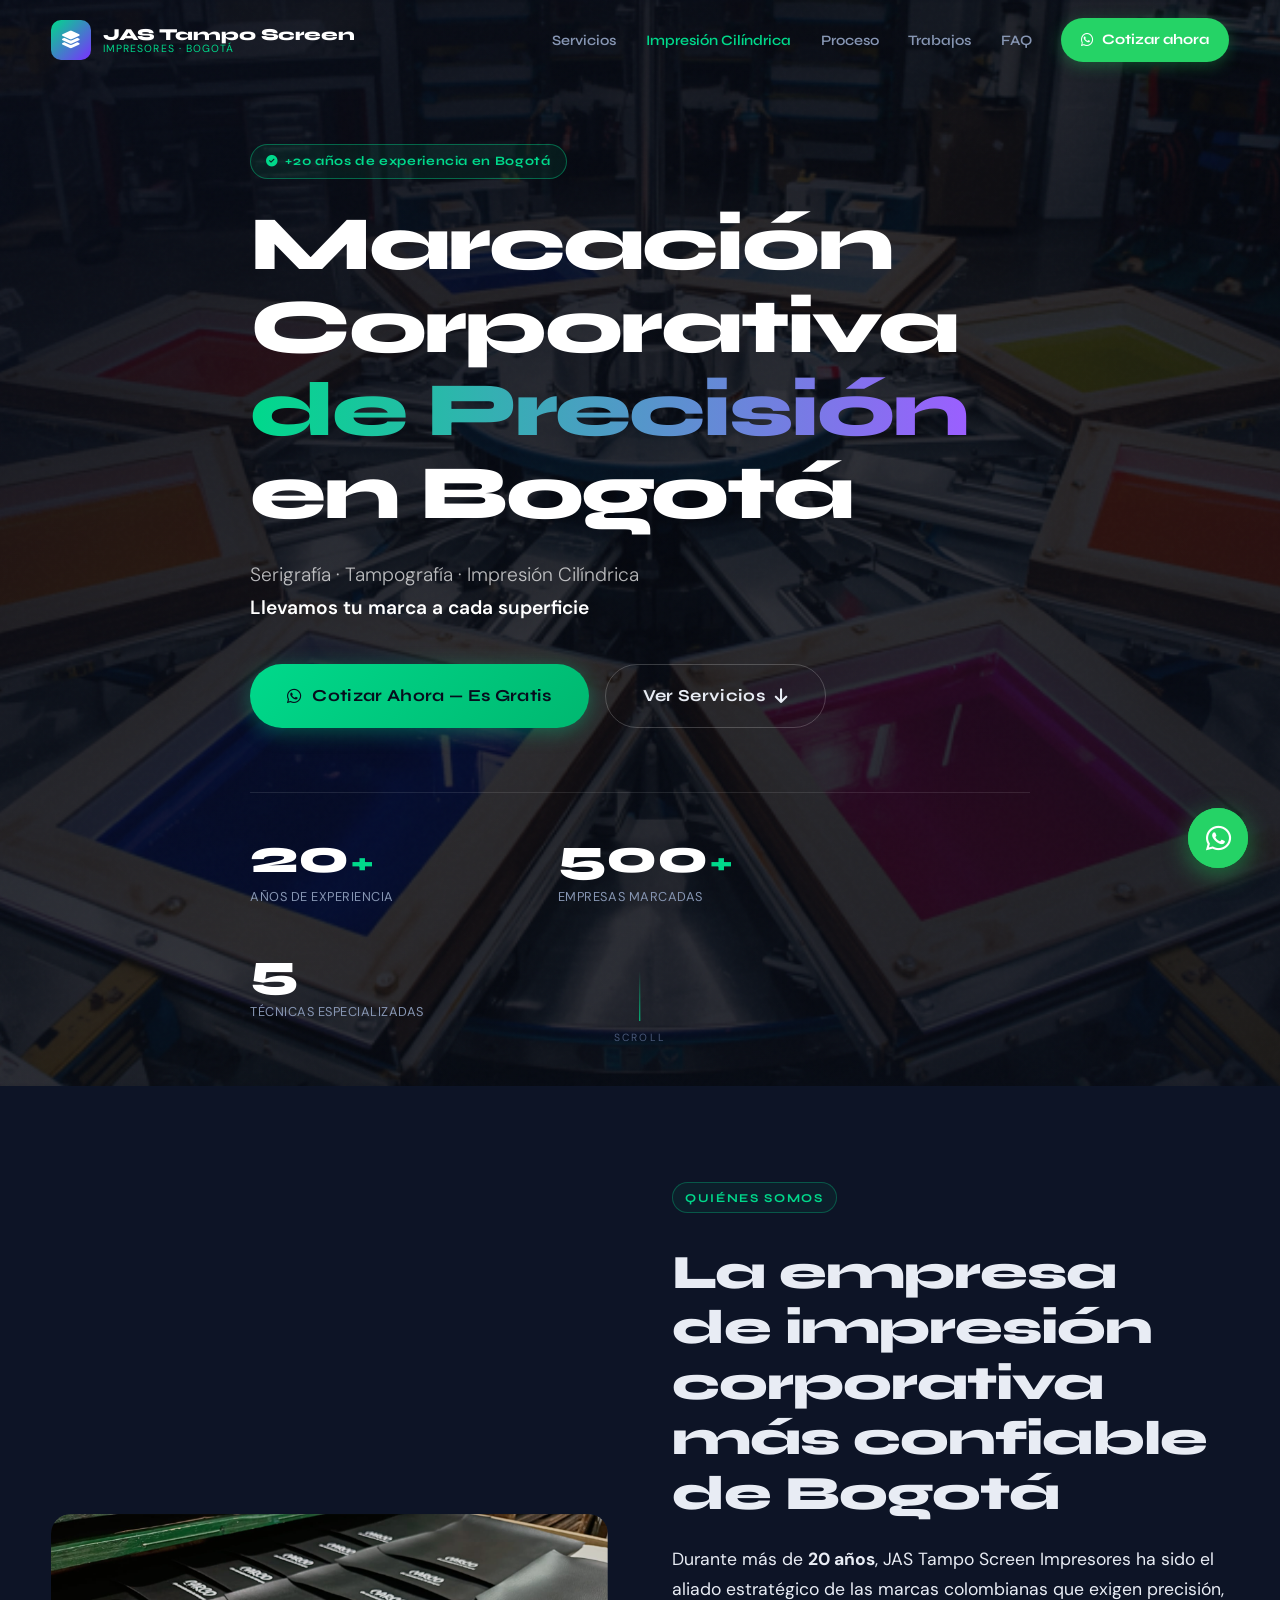
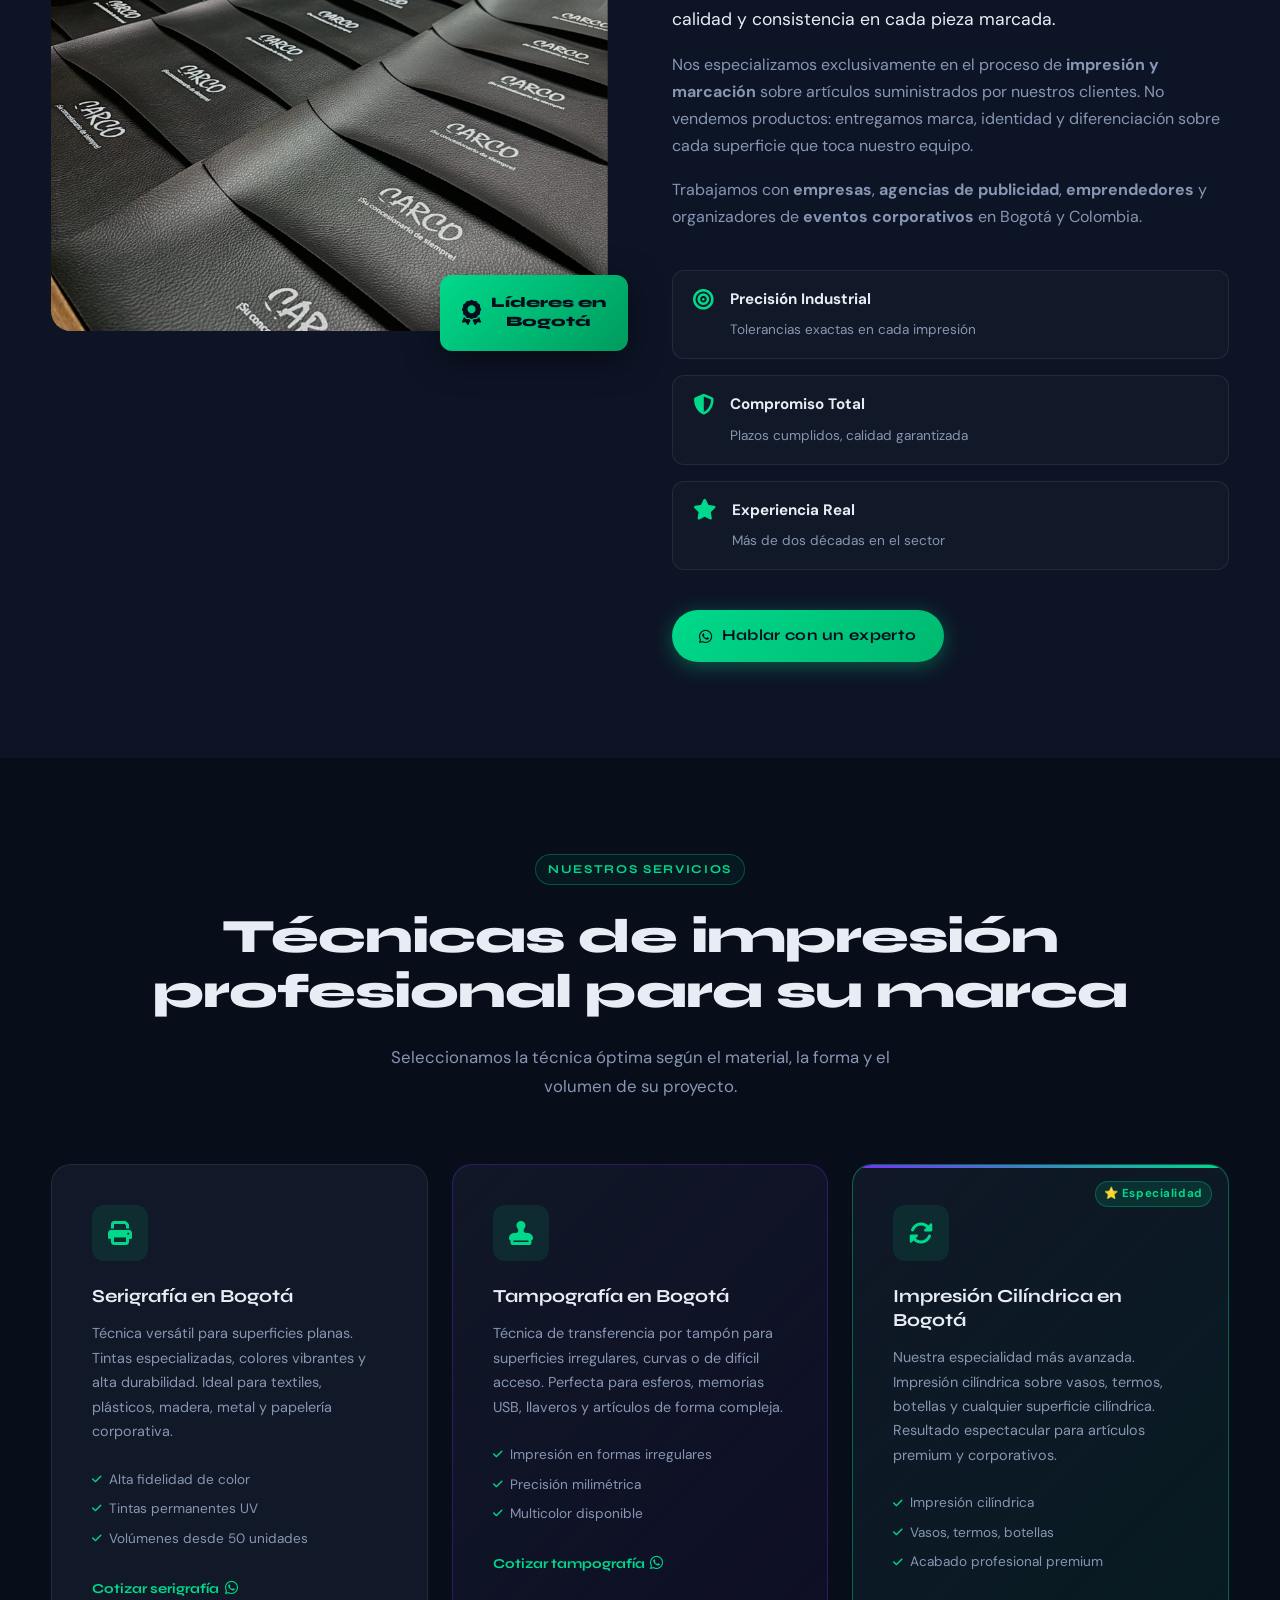
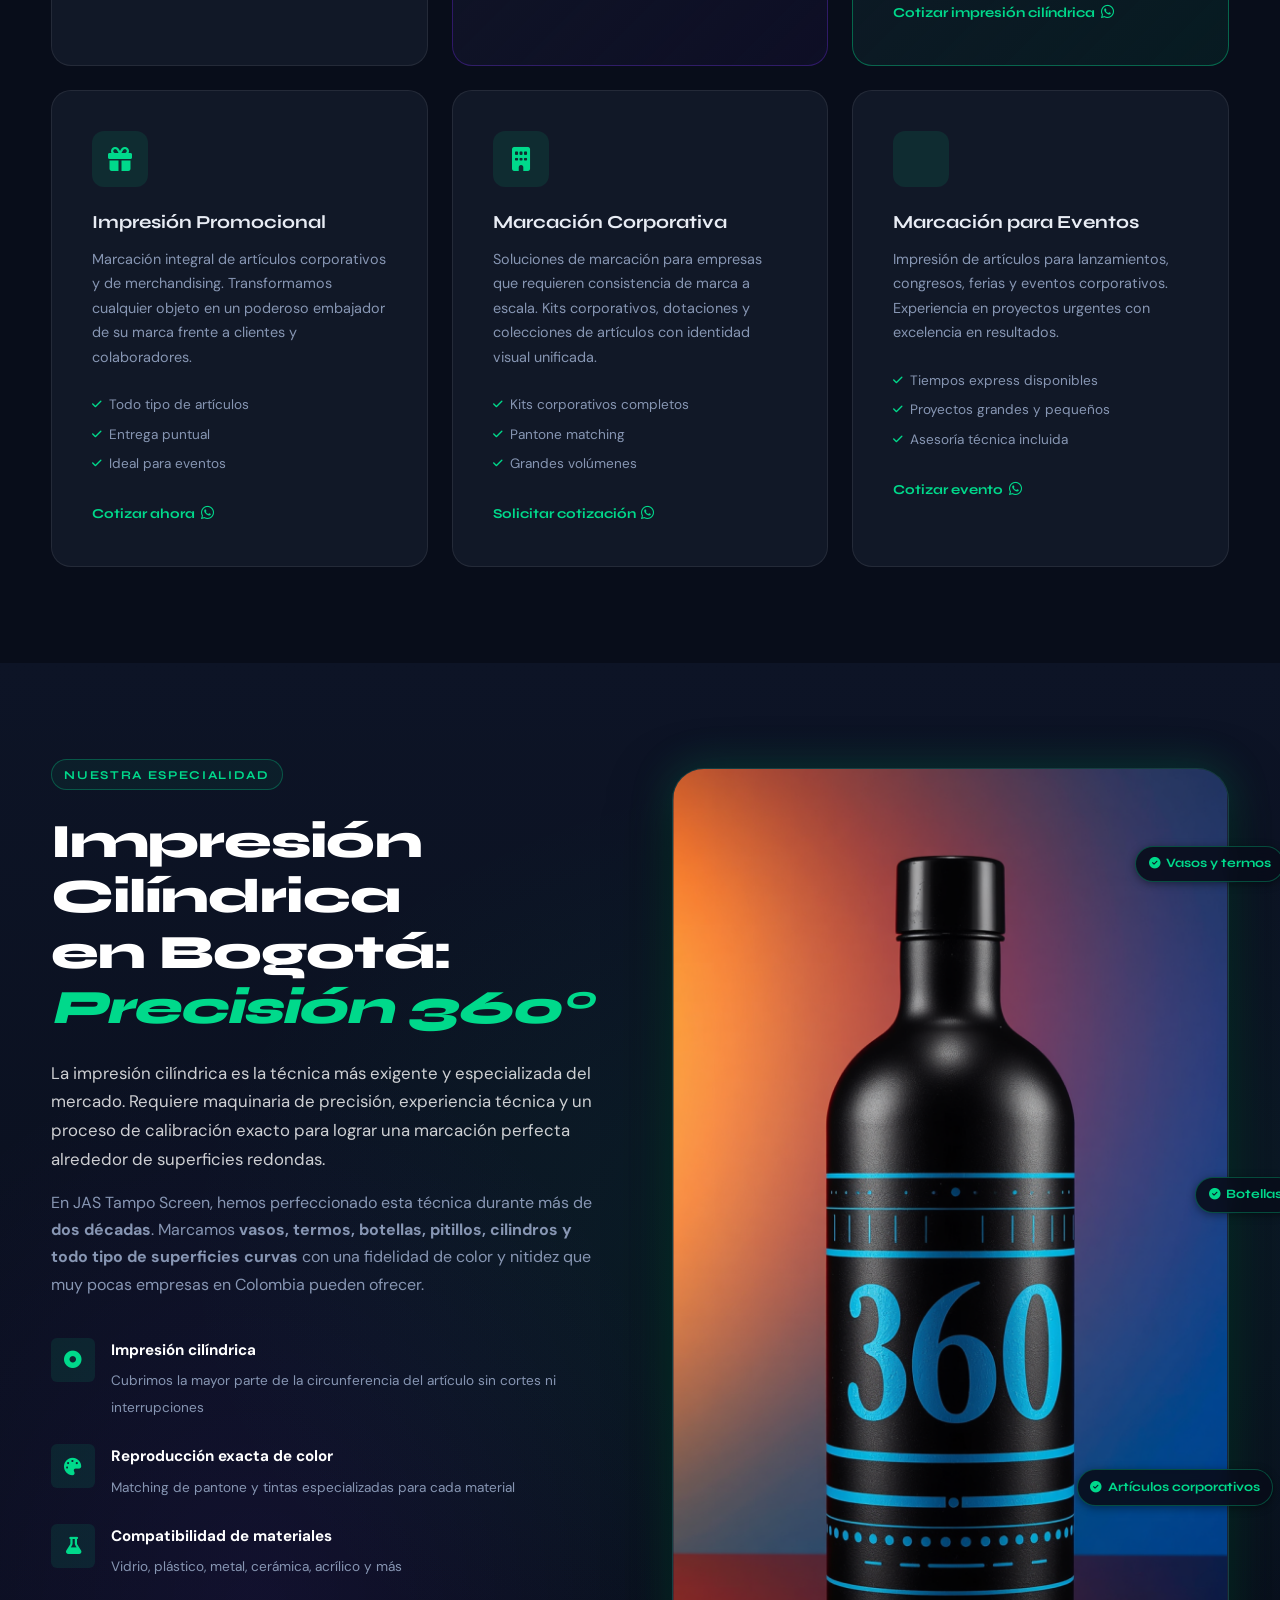
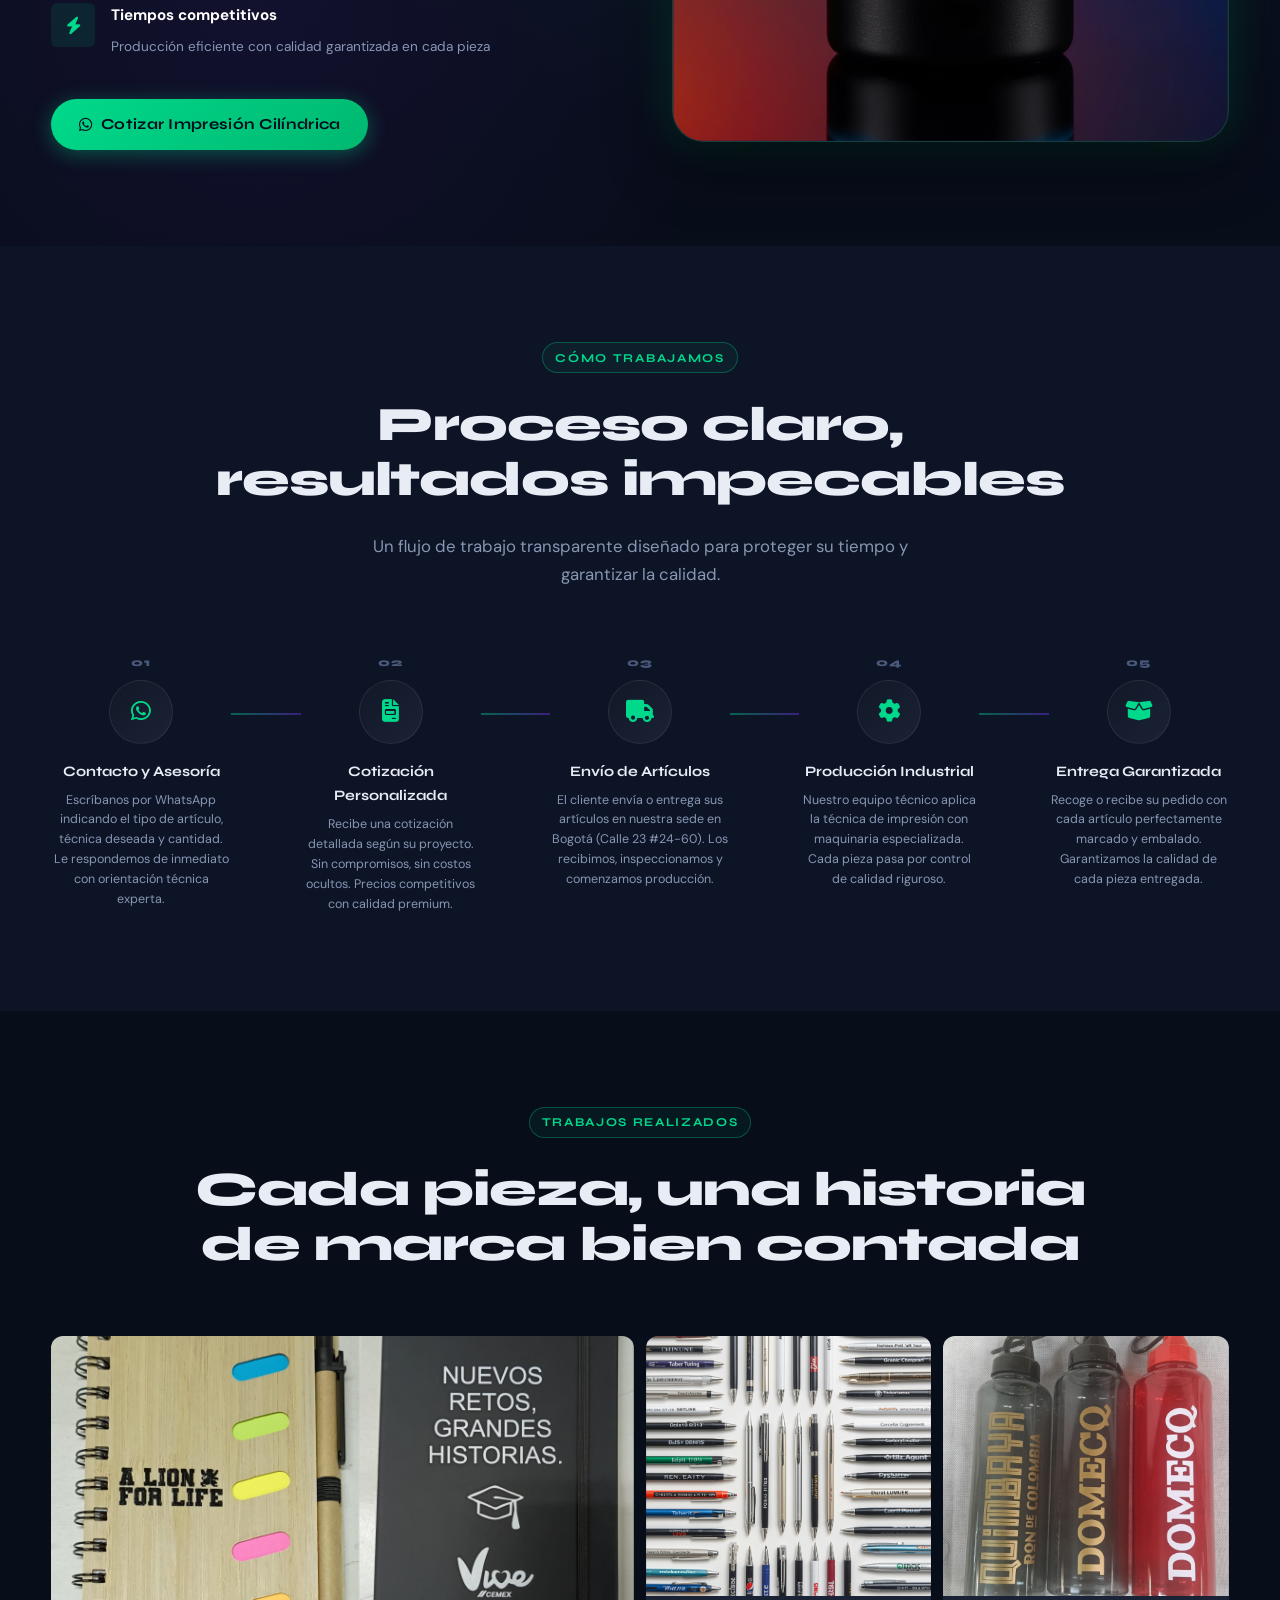
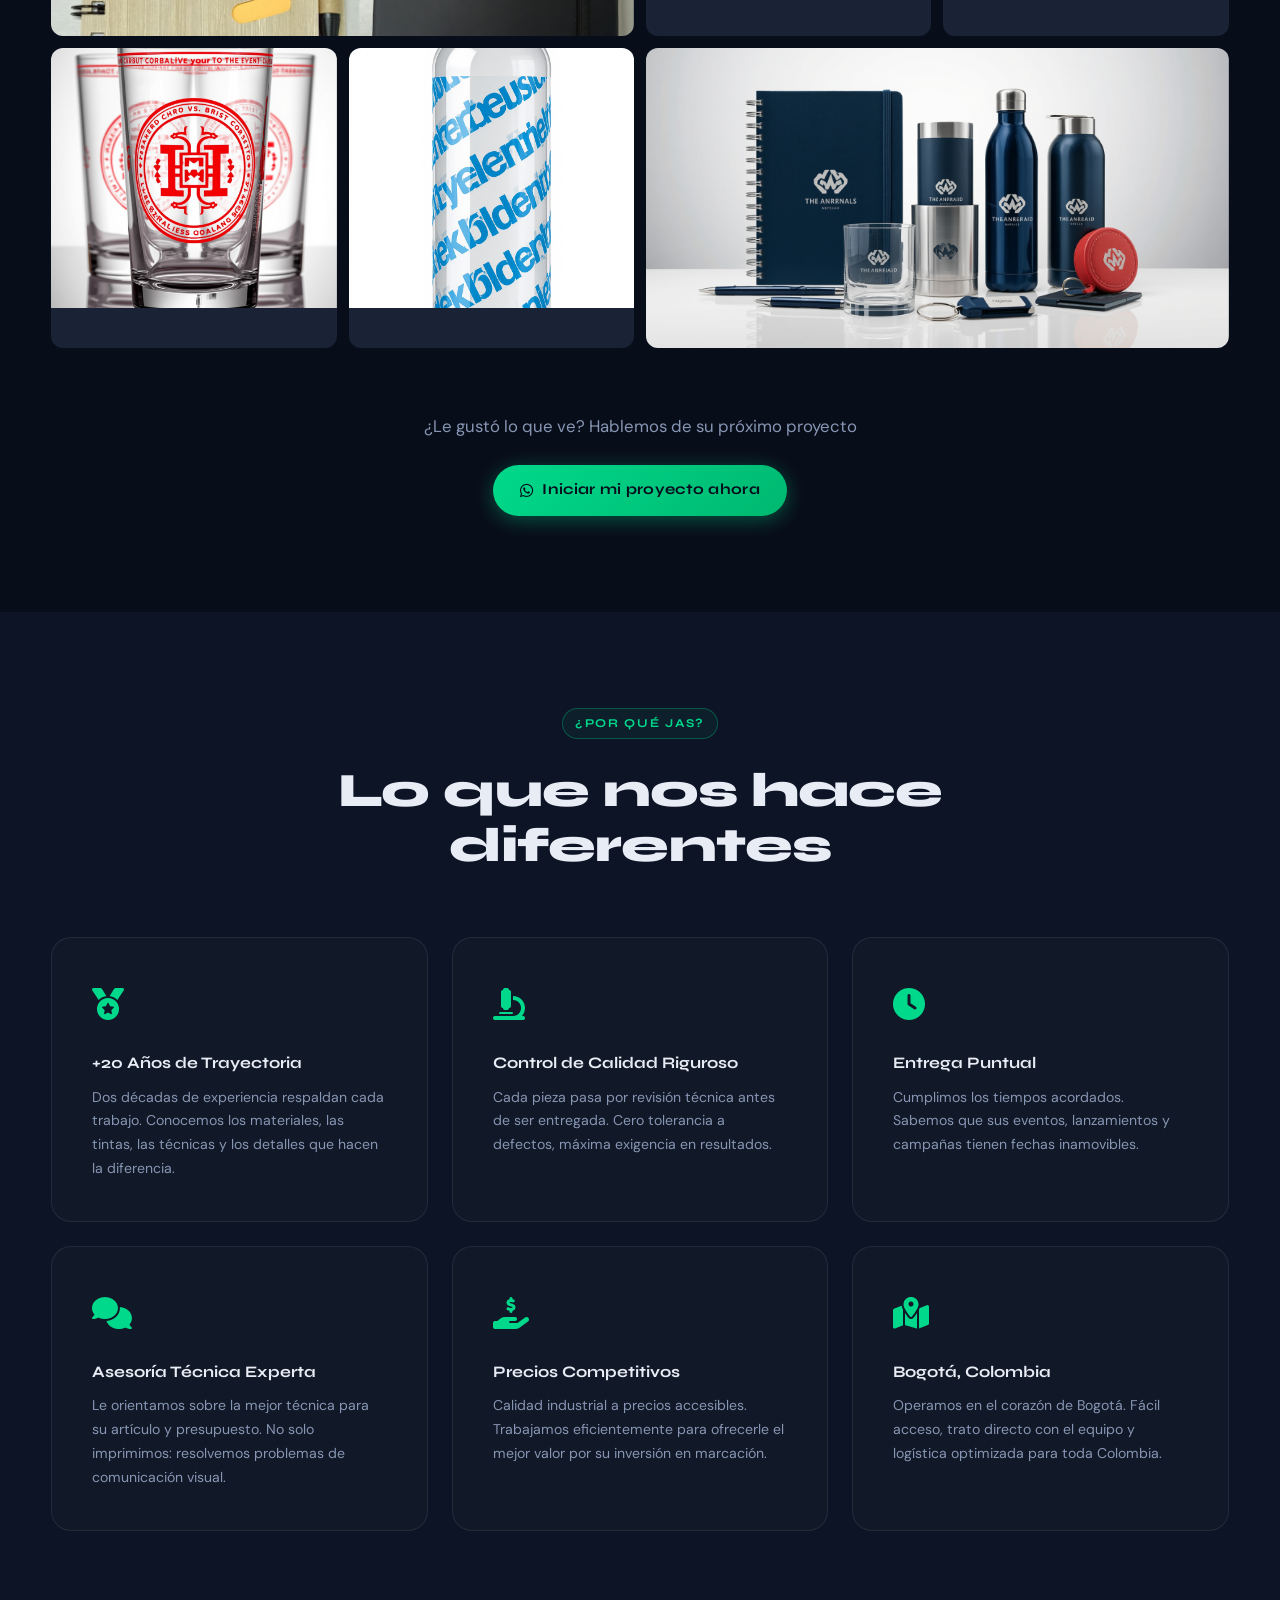
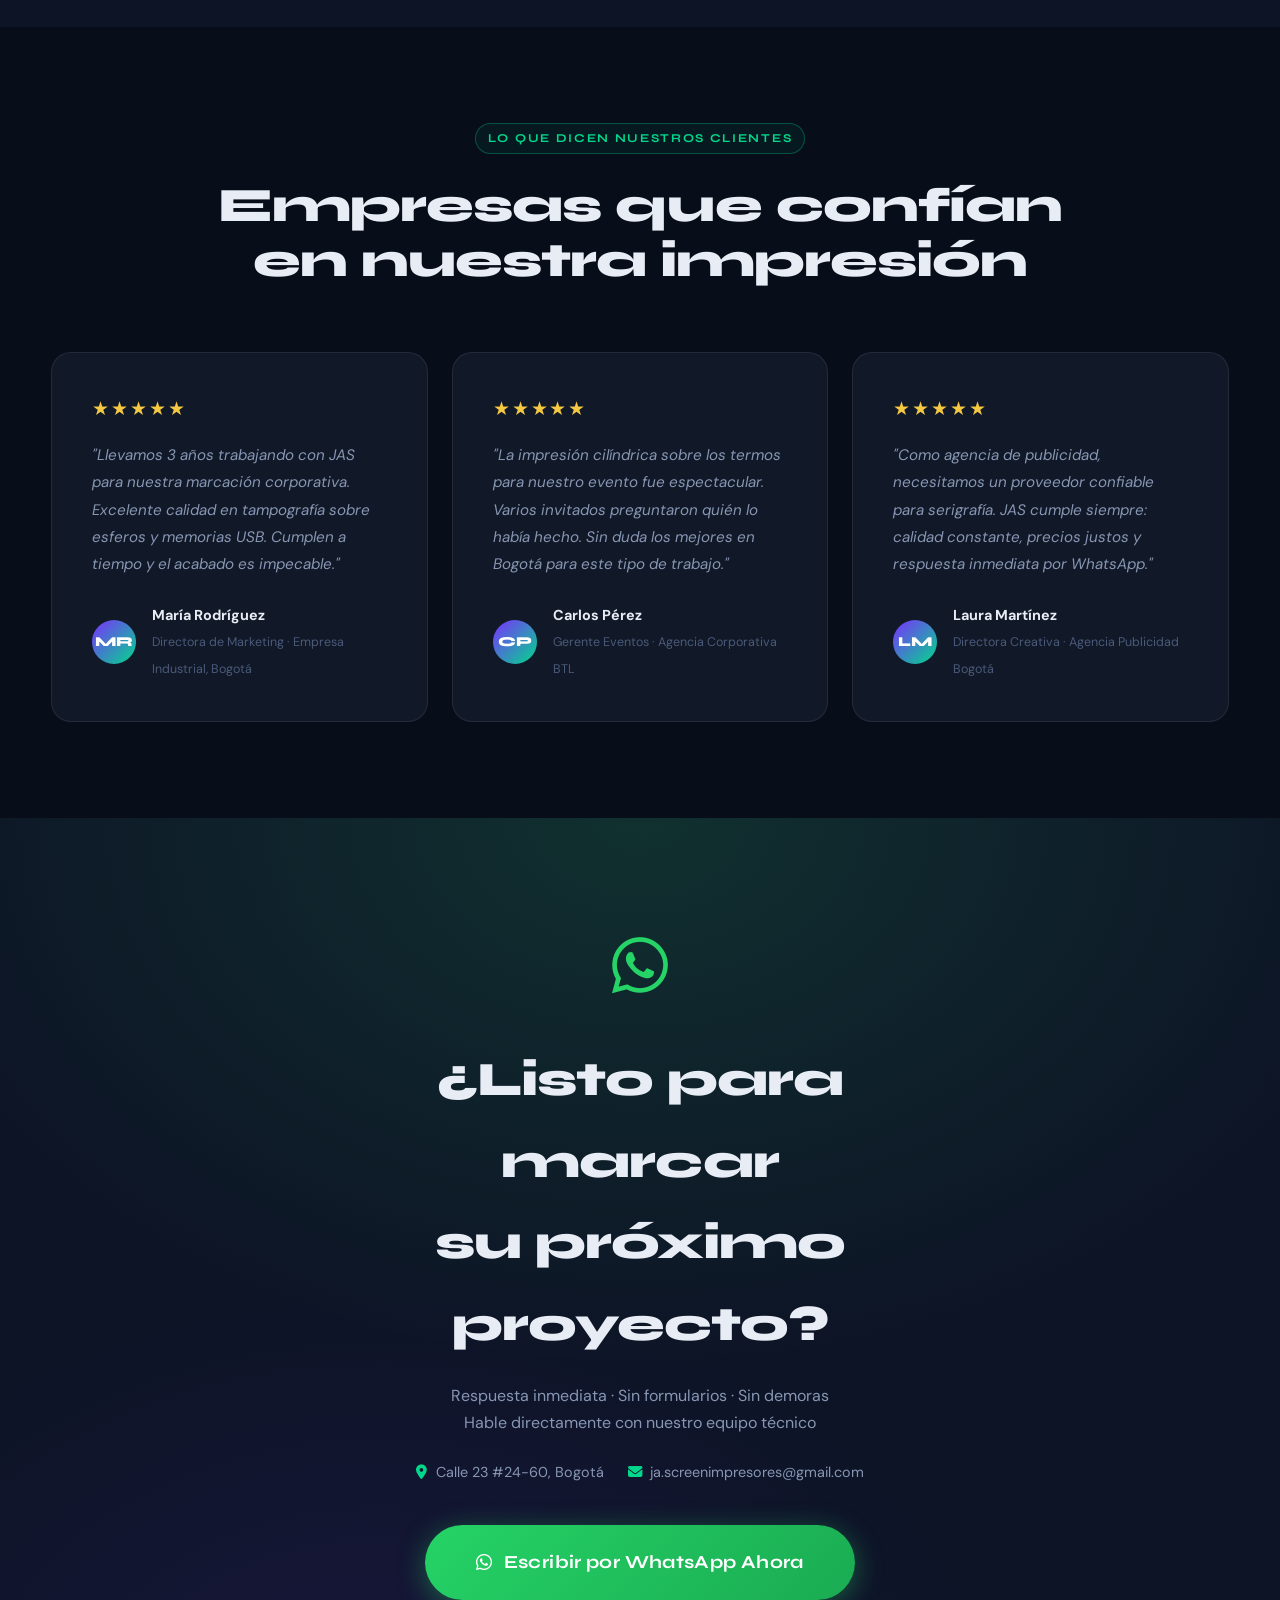
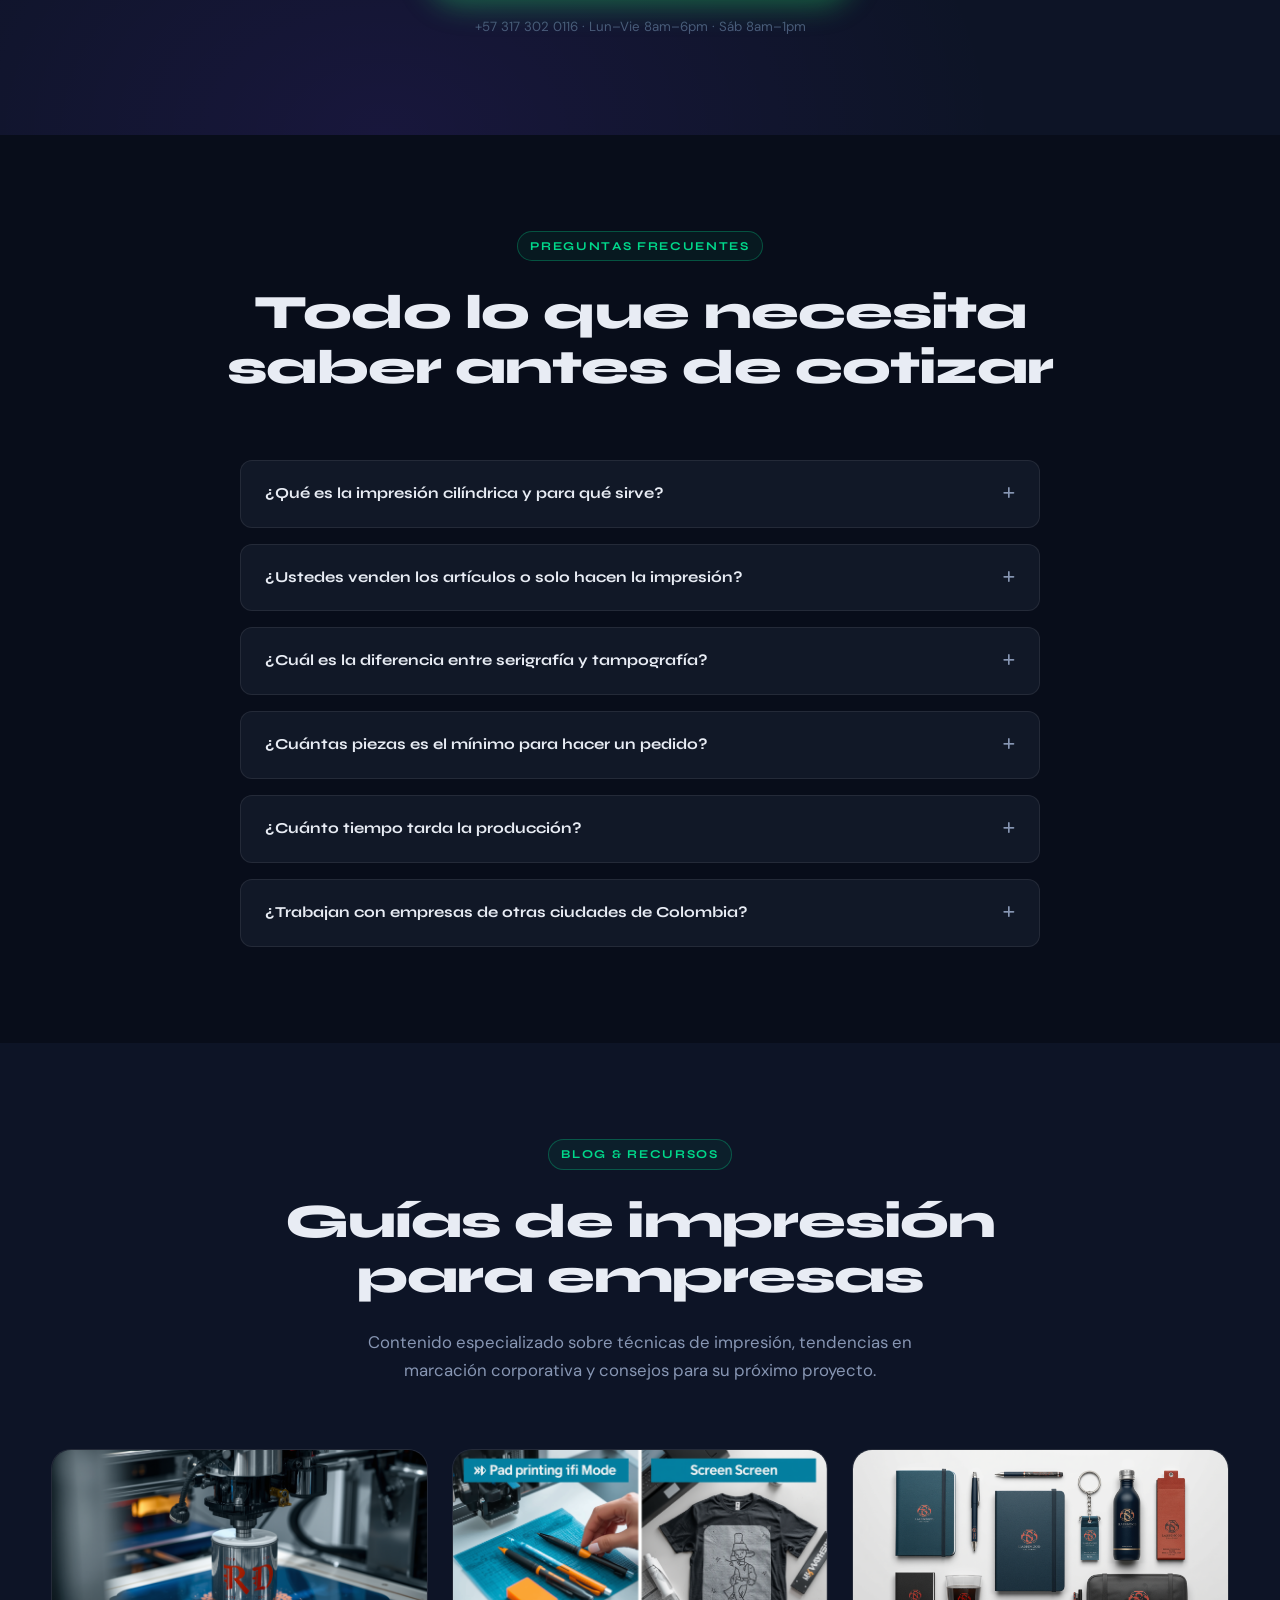
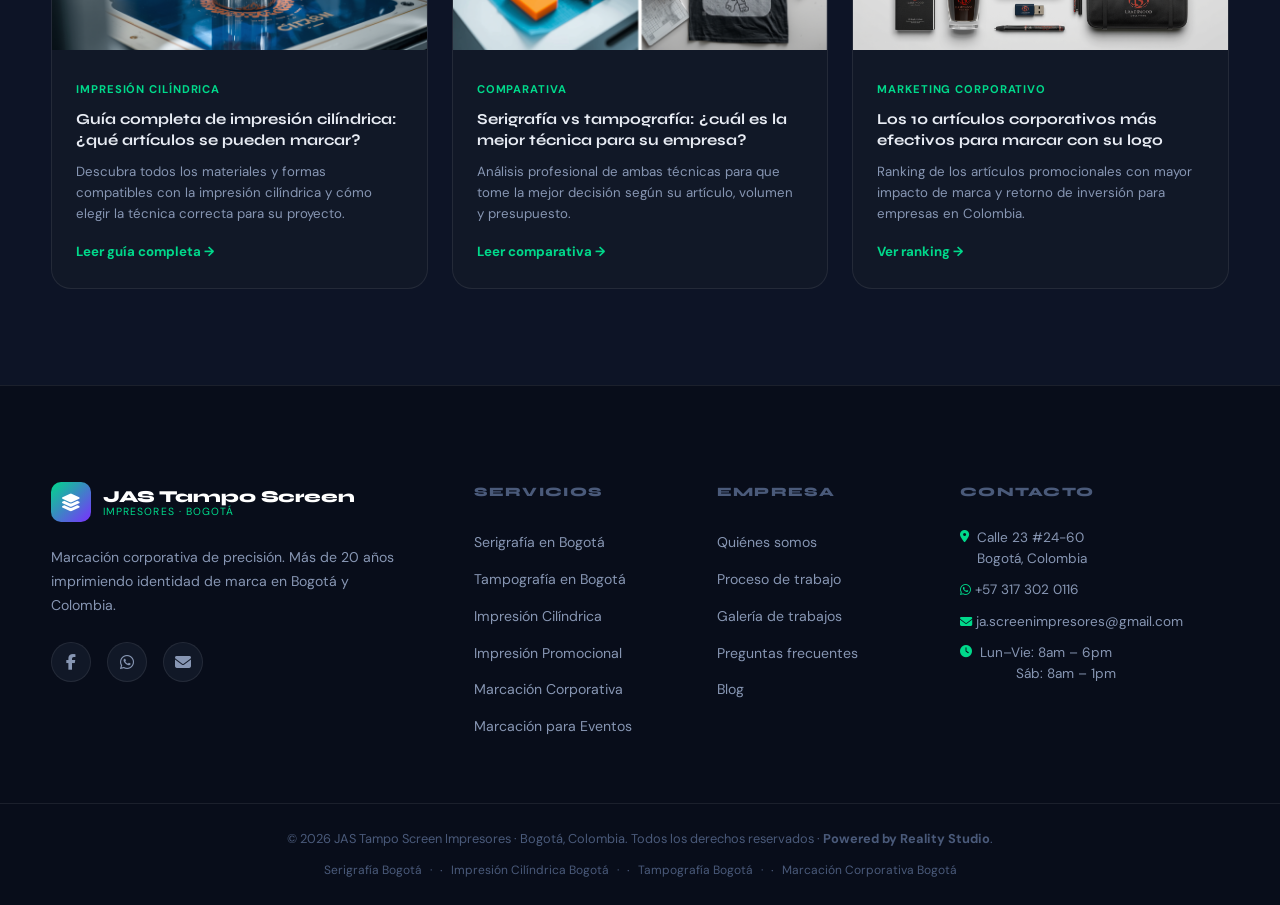
==== index.html @ fff0c65e "Rename main.htl to index.html" ====
<!DOCTYPE html>
<html lang="es-CO" dir="ltr">
<head>
  <!-- ============================================================
       JAS Tampo Screen Impresores | Bogotá, Colombia
       Desarrollado con estándares premium de SEO y rendimiento
       ============================================================ -->
  <meta charset="UTF-8">
  <meta name="viewport" content="width=device-width, initial-scale=1.0">
  <meta http-equiv="X-UA-Compatible" content="IE=edge">

  <!-- ── TITLE & META DESCRIPTION ── -->
  <title>JAS Tampo Screen Impresores | Serigrafía, Tampografía e Impresión Cilíndrica en Bogotá</title>
  <meta name="description" content="Más de 20 años liderando la marcación corporativa en Bogotá. Serigrafía, tampografía e impresión cilíndrica profesional para empresas, agencias y eventos. Solicita cotización por WhatsApp.">
  <meta name="keywords" content="serigrafía en bogotá, tampografía en bogotá, impresión cilíndrica bogotá, impresión promocional bogotá, marcación corporativa bogotá, impresión publicitaria bogotá, impresión sobre artículos promocionales, marcación de marca bogotá">
  <meta name="author" content="JAS Tampo Screen Impresores">
  <meta name="robots" content="index, follow, max-snippet:-1, max-image-preview:large, max-video-preview:-1">
  <meta name="googlebot" content="index, follow">
  <meta name="language" content="Spanish">
  <meta name="geo.region" content="CO-DC">
  <meta name="geo.placename" content="Bogotá, Colombia">
  <meta name="geo.position" content="4.6097;-74.0817">
  <meta name="ICBM" content="4.6097, -74.0817">
  <link rel="canonical" href="https://jastamposcreen.com/">

  <!-- ── OPEN GRAPH ── -->
  <meta property="og:type" content="website">
  <meta property="og:url" content="https://jastamposcreen.com/">
  <meta property="og:title" content="JAS Tampo Screen Impresores | Impresión Corporativa Premium en Bogotá">
  <meta property="og:description" content="Líderes en serigrafía, tampografía e impresión cilíndrica en Bogotá. +20 años de experiencia marcando la diferencia corporativa.">
  <meta property="og:image" content="https://jastamposcreen.com/img/og-image.jpg">
  <meta property="og:image:width" content="1200">
  <meta property="og:image:height" content="630">
  <meta property="og:locale" content="es_CO">
  <meta property="og:site_name" content="JAS Tampo Screen Impresores">

  <!-- ── TWITTER CARDS ── -->
  <meta name="twitter:card" content="summary_large_image">
  <meta name="twitter:title" content="JAS Tampo Screen Impresores | Impresión Corporativa en Bogotá">
  <meta name="twitter:description" content="Serigrafía, tampografía e impresión cilíndrica de precisión. +20 años en marcación corporativa en Bogotá, Colombia.">
  <meta name="twitter:image" content="https://jastamposcreen.com/img/og-image.jpg">

  <!-- ── FAVICONS ── -->
  <link rel="icon" type="image/svg+xml" href="/assets/favicon.svg">
  <link rel="icon" type="image/png" href="/assets/favicon.png">
  <link rel="apple-touch-icon" href="/assets/apple-touch-icon.png">
  <meta name="theme-color" content="#0a0f1e">

  <!-- ── FONTS ── -->
  <link rel="preconnect" href="https://fonts.googleapis.com">
  <link rel="preconnect" href="https://fonts.gstatic.com" crossorigin>
  <link href="https://fonts.googleapis.com/css2?family=Syne:wght@400;600;700;800&family=DM+Sans:ital,opsz,wght@0,9..40,300;0,9..40,400;0,9..40,500;1,9..40,300&display=swap" rel="stylesheet">

  <!-- ── ICONS ── -->
  <link rel="stylesheet" href="https://cdnjs.cloudflare.com/ajax/libs/font-awesome/6.5.1/css/all.min.css" crossorigin="anonymous">

  <!-- ── MAIN CSS ── -->
  <link rel="stylesheet" href="css/styles.css">

  <!-- ── SCHEMA.ORG – LocalBusiness ── -->
  <script type="application/ld+json">
  {
    "@context": "https://schema.org",
    "@type": "LocalBusiness",
    "@id": "https://jastamposcreen.com/#business",
    "name": "JAS Tampo Screen Impresores",
    "alternateName": "JAS Tampo Screen",
    "description": "Empresa colombiana especializada en serigrafía, tampografía e impresión cilíndrica para marcación corporativa profesional en Bogotá. Más de 20 años de experiencia.",
    "url": "https://jastamposcreen.com",
    "telephone": "+573173020116",
    "email": "ja.screenimpresores@gmail.com",
    "foundingDate": "2004",
    "address": {
      "@type": "PostalAddress",
      "streetAddress": "Calle 23 #24-60",
      "addressLocality": "Bogotá",
      "addressRegion": "Cundinamarca",
      "addressCountry": "CO"
    },
    "geo": {
      "@type": "GeoCoordinates",
      "latitude": "4.6097",
      "longitude": "-74.0817"
    },
    "openingHoursSpecification": [
      {
        "@type": "OpeningHoursSpecification",
        "dayOfWeek": ["Monday","Tuesday","Wednesday","Thursday","Friday"],
        "opens": "08:00",
        "closes": "18:00"
      },
      {
        "@type": "OpeningHoursSpecification",
        "dayOfWeek": "Saturday",
        "opens": "08:00",
        "closes": "13:00"
      }
    ],
    "sameAs": ["https://www.facebook.com/JASTampoScreenImpresores"],
    "hasOfferCatalog": {
      "@type": "OfferCatalog",
      "name": "Servicios de Impresión Corporativa",
      "itemListElement": [
        {"@type":"Offer","itemOffered":{"@type":"Service","name":"Serigrafía en Bogotá"}},
        {"@type":"Offer","itemOffered":{"@type":"Service","name":"Tampografía en Bogotá"}},
        {"@type":"Offer","itemOffered":{"@type":"Service","name":"Impresión Cilíndrica en Bogotá"}},
        {"@type":"Offer","itemOffered":{"@type":"Service","name":"Impresión Promocional Corporativa"}},
        {"@type":"Offer","itemOffered":{"@type":"Service","name":"Marcación Corporativa"}}
      ]
    },
    "aggregateRating": {
      "@type": "AggregateRating",
      "ratingValue": "4.9",
      "reviewCount": "87"
    }
  }
  </script>

  <!-- ── SCHEMA.ORG – FAQPage ── -->
  <script type="application/ld+json">
  {
    "@context": "https://schema.org",
    "@type": "FAQPage",
    "mainEntity": [
      {
        "@type": "Question",
        "name": "¿Qué es la impresión cilíndrica y para qué se usa?",
        "acceptedAnswer": {
          "@type": "Answer",
          "text": "La impresión cilíndrica es una técnica especializada de serigrafía que permite imprimir sobre superficies curvas y cilíndricas como vasos, termos, botellas y esferos. Es ideal para artículos promocionales corporativos que requieren marcación cilíndrica."
        }
      },
      {
        "@type": "Question",
        "name": "¿Ustedes suministran los artículos o solo hacen la impresión?",
        "acceptedAnswer": {
          "@type": "Answer",
          "text": "JAS Tampo Screen Impresores se especializa EXCLUSIVAMENTE en el proceso de impresión y marcación. El cliente trae o envía sus propios artículos y nosotros realizamos la marcación con su marca o diseño."
        }
      },
      {
        "@type": "Question",
        "name": "¿Cuánto tiempo tienen de experiencia en impresión corporativa?",
        "acceptedAnswer": {
          "@type": "Answer",
          "text": "Contamos con más de 20 años de experiencia en marcación corporativa profesional en Bogotá, Colombia, trabajando con empresas, agencias, emprendedores y eventos corporativos."
        }
      },
      {
        "@type": "Question",
        "name": "¿Cómo solicito una cotización?",
        "acceptedAnswer": {
          "@type": "Answer",
          "text": "La forma más rápida es por WhatsApp al +57 317 302 0116. Indícanos el tipo de artículo, la técnica de impresión requerida y la cantidad. Te respondemos de inmediato con una cotización personalizada."
        }
      },
      {
        "@type": "Question",
        "name": "¿Cuál es la diferencia entre serigrafía y tampografía?",
        "acceptedAnswer": {
          "@type": "Answer",
          "text": "La serigrafía se aplica sobre superficies planas o semiplanas usando una malla tensada con tinta. La tampografía usa un tampón de silicona que recoge la tinta de un cliché y la transfiere a superficies irregulares, curvas o de difícil acceso. Ambas técnicas se complementan para cubrir la totalidad de artículos promocionales."
        }
      }
    ]
  }
  </script>
</head>

<body>

  <!-- ══════════════════════════════════════
       BARRA DE NAVEGACIÓN
  ══════════════════════════════════════ -->
  <header class="site-header" id="site-header" role="banner">
    <nav class="nav-container" aria-label="Navegación principal">
      <!-- Logo -->
      <a href="#inicio" class="nav-logo" aria-label="JAS Tampo Screen Impresores - Inicio">
        <div class="logo-mark">
          <span class="logo-icon"><i class="fa-solid fa-layer-group"></i></span>
          <div class="logo-text">
            <span class="logo-brand">JAS Tampo Screen</span>
            <span class="logo-sub">Impresores · Bogotá</span>
          </div>
        </div>
      </a>

      <!-- Menu Desktop -->
      <ul class="nav-links" role="list">
        <li><a href="#servicios" class="nav-link">Servicios</a></li>
        <li><a href="#cilindrica" class="nav-link nav-link--highlight">Impresión Cilíndrica</a></li>
        <li><a href="#proceso" class="nav-link">Proceso</a></li>
        <li><a href="#galeria" class="nav-link">Trabajos</a></li>
        <li><a href="#faq" class="nav-link">FAQ</a></li>
        <li>
          <a href="https://wa.me/573173020116?text=Hola%2C%20me%20interesa%20cotizar%20un%20trabajo%20de%20impresi%C3%B3n%20corporativa"
             class="nav-cta" target="_blank" rel="noopener noreferrer" aria-label="Cotizar por WhatsApp">
            <i class="fa-brands fa-whatsapp"></i> Cotizar ahora
          </a>
        </li>
      </ul>

      <!-- Hamburger -->
      <button class="nav-hamburger" id="nav-hamburger" aria-label="Abrir menú" aria-expanded="false" aria-controls="mobile-menu">
        <span></span><span></span><span></span>
      </button>
    </nav>

    <!-- Mobile Menu -->
    <div class="mobile-menu" id="mobile-menu" role="navigation" aria-label="Menú móvil" aria-hidden="true">
      <ul role="list">
        <li><a href="#servicios" class="mobile-link">Servicios</a></li>
        <li><a href="#cilindrica" class="mobile-link">Impresión Cilíndrica</a></li>
        <li><a href="#proceso" class="mobile-link">Proceso</a></li>
        <li><a href="#galeria" class="mobile-link">Trabajos</a></li>
        <li><a href="#faq" class="mobile-link">FAQ</a></li>
        <li>
          <a href="https://wa.me/573173020116?text=Hola%2C%20quiero%20cotizar%20un%20trabajo"
             class="mobile-cta" target="_blank" rel="noopener noreferrer">
            <i class="fa-brands fa-whatsapp"></i> Cotizar por WhatsApp
          </a>
        </li>
      </ul>
    </div>
  </header>

  <main id="main-content">

    <!-- ══════════════════════════════════════
         HERO SECTION (Cinematográfico)
    ══════════════════════════════════════ -->
    <section class="hero" id="inicio" aria-label="Presentación principal">
      <!-- Video de fondo - reemplazar con video real -->
      <div class="hero-video-wrap" aria-hidden="true">
        <video class="hero-video" autoplay muted loop playsinline poster="img/pulpo_web_01.png">
          
          <source src="video/jas_video_hero.mp4" type="video/mp4">
        </video>
        <div class="hero-overlay"></div>
      </div>

      <!-- Noise texture overlay -->
      <div class="hero-noise" aria-hidden="true"></div>

      <!-- Contenido Hero -->
      <div class="hero-content container">
        <div class="hero-badge" data-animate="fade-up">
          <i class="fa-solid fa-circle-check"></i>
          <span>+20 años de experiencia en Bogotá</span>
        </div>

        <h1 class="hero-title" data-animate="fade-up" data-delay="100">
          Marcación Corporativa<br>
          <em class="hero-title--accent">de Precisión</em><br>
          en Bogotá
        </h1>

        <p class="hero-subtitle" data-animate="fade-up" data-delay="200">
          Serigrafía · Tampografía · Impresión Cilíndrica<br>
          <strong>Llevamos tu marca a cada superficie</strong>
        </p>

        <div class="hero-actions" data-animate="fade-up" data-delay="300">
          <a href="https://wa.me/573173020116?text=Hola%2C%20necesito%20cotizar%20impresi%C3%B3n%20corporativa%20para%20mi%20empresa"
             class="btn btn--primary btn--lg"
             target="_blank" rel="noopener noreferrer">
            <i class="fa-brands fa-whatsapp"></i>
            Cotizar Ahora — Es Gratis
          </a>
          <a href="#servicios" class="btn btn--ghost btn--lg">
            Ver Servicios <i class="fa-solid fa-arrow-down"></i>
          </a>
        </div>

        <!-- Stats rápidos -->
        <div class="hero-stats" data-animate="fade-up" data-delay="400">
          <div class="hero-stat">
            <span class="hero-stat__num" data-count="20">0</span>
            <span class="hero-stat__suffix">+</span>
            <span class="hero-stat__label">Años de experiencia</span>
          </div>
          <div class="hero-stat">
            <span class="hero-stat__num" data-count="500">0</span>
            <span class="hero-stat__suffix">+</span>
            <span class="hero-stat__label">Empresas marcadas</span>
          </div>
          <div class="hero-stat">
            <span class="hero-stat__num" data-count="5">0</span>
            <span class="hero-stat__suffix"></span>
            <span class="hero-stat__label">Técnicas especializadas</span>
          </div>
        </div>
      </div>

      <!-- Scroll indicator -->
      <div class="hero-scroll" aria-hidden="true">
        <span class="hero-scroll__line"></span>
        <span class="hero-scroll__text">Scroll</span>
      </div>
    </section>

    <!-- ══════════════════════════════════════
         PRESENTACIÓN CORPORATIVA
    ══════════════════════════════════════ -->
    <section class="about" id="nosotros" aria-label="Quiénes somos">
      <div class="container">
        <div class="about-grid">
          <!-- Imagen lado izquierdo -->
          <div class="about-visual" data-animate="fade-right">
            <div class="about-img-wrap">
              <!-- Reemplazar con foto real del taller o equipo -->
              <img src="img/jas_web_02.png"
                   alt="Taller de impresión JAS Tampo Screen en Bogotá"
                   width="600" height="720"
                   loading="lazy"
                   class="about-img">
              <div class="about-badge-float">
                <i class="fa-solid fa-award"></i>
                <span>Líderes en<br>Bogotá</span>
              </div>
            </div>
          </div>

          <!-- Texto lado derecho -->
          <div class="about-content" data-animate="fade-left">
            <span class="section-label">Quiénes somos</span>
            <h2 class="section-title">
              La empresa de impresión<br>
              corporativa más confiable<br>
              de Bogotá
            </h2>
            <p class="about-lead">
              Durante más de <strong>20 años</strong>, JAS Tampo Screen Impresores ha sido el aliado estratégico de las marcas colombianas que exigen precisión, calidad y consistencia en cada pieza marcada.
            </p>
            <p class="about-body">
              Nos especializamos exclusivamente en el proceso de <strong>impresión y marcación</strong> sobre artículos suministrados por nuestros clientes. No vendemos productos: entregamos marca, identidad y diferenciación sobre cada superficie que toca nuestro equipo.
            </p>
            <p class="about-body">
              Trabajamos con <strong>empresas</strong>, <strong>agencias de publicidad</strong>, <strong>emprendedores</strong> y organizadores de <strong>eventos corporativos</strong> en Bogotá y Colombia.
            </p>

            <div class="about-pillars">
              <div class="pillar">
                <i class="fa-solid fa-bullseye pillar__icon"></i>
                <div>
                  <strong>Precisión Industrial</strong>
                  <span>Tolerancias exactas en cada impresión</span>
                </div>
              </div>
              <div class="pillar">
                <i class="fa-solid fa-shield-halved pillar__icon"></i>
                <div>
                  <strong>Compromiso Total</strong>
                  <span>Plazos cumplidos, calidad garantizada</span>
                </div>
              </div>
              <div class="pillar">
                <i class="fa-solid fa-star pillar__icon"></i>
                <div>
                  <strong>Experiencia Real</strong>
                  <span>Más de dos décadas en el sector</span>
                </div>
              </div>
            </div>

            <a href="https://wa.me/573173020116?text=Hola%2C%20quisiera%20saber%20m%C3%A1s%20sobre%20sus%20servicios%20de%20impresi%C3%B3n"
               class="btn btn--primary"
               target="_blank" rel="noopener noreferrer">
              <i class="fa-brands fa-whatsapp"></i> Hablar con un experto
            </a>
          </div>
        </div>
      </div>
    </section>

    <!-- ══════════════════════════════════════
         SERVICIOS PRINCIPALES
    ══════════════════════════════════════ -->
    <section class="services" id="servicios" aria-label="Servicios de impresión">
      <div class="container">
        <div class="section-header" data-animate="fade-up">
          <span class="section-label">Nuestros servicios</span>
          <h2 class="section-title">
            Técnicas de impresión<br>profesional para su marca
          </h2>
          <p class="section-desc">
            Seleccionamos la técnica óptima según el material, la forma y el volumen de su proyecto.
          </p>
        </div>

        <div class="services-grid">

          <!-- Serigrafía -->
          <article class="service-card" data-animate="fade-up" data-delay="0">
            <div class="service-card__icon-wrap">
              <i class="fa-solid fa-print service-card__icon"></i>
            </div>
            <div class="service-card__body">
              <h3 class="service-card__title">Serigrafía en Bogotá</h3>
              <p class="service-card__desc">
                Técnica versátil para superficies planas. Tintas especializadas, colores vibrantes y alta durabilidad. Ideal para textiles, plásticos, madera, metal y papelería corporativa.
              </p>
              <ul class="service-card__features">
                <li><i class="fa-solid fa-check"></i> Alta fidelidad de color</li>
                <li><i class="fa-solid fa-check"></i> Tintas permanentes UV</li>
                <li><i class="fa-solid fa-check"></i> Volúmenes desde 50 unidades</li>
              </ul>
              <a href="https://wa.me/573173020116?text=Hola%2C%20me%20interesa%20cotizar%20serigraf%C3%ADa"
                 class="service-card__cta" target="_blank" rel="noopener noreferrer">
                Cotizar serigrafía <i class="fa-brands fa-whatsapp"></i>
              </a>
            </div>
          </article>

          <!-- Tampografía -->
          <article class="service-card service-card--featured" data-animate="fade-up" data-delay="100">
            <div class="service-card__icon-wrap">
              <i class="fa-solid fa-stamp service-card__icon"></i>
            </div>
            <div class="service-card__body">
              <h3 class="service-card__title">Tampografía en Bogotá</h3>
              <p class="service-card__desc">
                Técnica de transferencia por tampón para superficies irregulares, curvas o de difícil acceso. Perfecta para esferos, memorias USB, llaveros y artículos de forma compleja.
              </p>
              <ul class="service-card__features">
                <li><i class="fa-solid fa-check"></i> Impresión en formas irregulares</li>
                <li><i class="fa-solid fa-check"></i> Precisión milimétrica</li>
                <li><i class="fa-solid fa-check"></i> Multicolor disponible</li>
              </ul>
              <a href="https://wa.me/573173020116?text=Hola%2C%20necesito%20cotizar%20tampograf%C3%ADa"
                 class="service-card__cta" target="_blank" rel="noopener noreferrer">
                Cotizar tampografía <i class="fa-brands fa-whatsapp"></i>
              </a>
            </div>
          </article>

          <!-- Impresión Cilíndrica -->
          <article class="service-card service-card--star" data-animate="fade-up" data-delay="200">
            <div class="service-card__star-tag">⭐ Especialidad</div>
            <div class="service-card__icon-wrap">
              <i class="fa-solid fa-rotate service-card__icon"></i>
            </div>
            <div class="service-card__body">
              <h3 class="service-card__title">Impresión Cilíndrica en Bogotá</h3>
              <p class="service-card__desc">
                Nuestra especialidad más avanzada. Impresión cilíndrica sobre vasos, termos, botellas y cualquier superficie cilíndrica. Resultado espectacular para artículos premium y corporativos.
              </p>
              <ul class="service-card__features">
                <li><i class="fa-solid fa-check"></i> Impresión cilíndrica</li>
                <li><i class="fa-solid fa-check"></i> Vasos, termos, botellas</li>
                <li><i class="fa-solid fa-check"></i> Acabado profesional premium</li>
              </ul>
              <a href="https://wa.me/573173020116?text=Hola%2C%20quiero%20cotizar%20impresi%C3%B3n%20cil%C3%ADndrica"
                 class="service-card__cta" target="_blank" rel="noopener noreferrer">
                Cotizar impresión cilíndrica <i class="fa-brands fa-whatsapp"></i>
              </a>
            </div>
          </article>

          <!-- Impresión Promocional -->
          <article class="service-card" data-animate="fade-up" data-delay="300">
            <div class="service-card__icon-wrap">
              <i class="fa-solid fa-gift service-card__icon"></i>
            </div>
            <div class="service-card__body">
              <h3 class="service-card__title">Impresión Promocional</h3>
              <p class="service-card__desc">
                Marcación integral de artículos corporativos y de merchandising. Transformamos cualquier objeto en un poderoso embajador de su marca frente a clientes y colaboradores.
              </p>
              <ul class="service-card__features">
                <li><i class="fa-solid fa-check"></i> Todo tipo de artículos</li>
                <li><i class="fa-solid fa-check"></i> Entrega puntual</li>
                <li><i class="fa-solid fa-check"></i> Ideal para eventos</li>
              </ul>
              <a href="https://wa.me/573173020116?text=Hola%2C%20quiero%20cotizar%20impresi%C3%B3n%20promocional"
                 class="service-card__cta" target="_blank" rel="noopener noreferrer">
                Cotizar ahora <i class="fa-brands fa-whatsapp"></i>
              </a>
            </div>
          </article>

          <!-- Marcación Corporativa -->
          <article class="service-card" data-animate="fade-up" data-delay="400">
            <div class="service-card__icon-wrap">
              <i class="fa-solid fa-building service-card__icon"></i>
            </div>
            <div class="service-card__body">
              <h3 class="service-card__title">Marcación Corporativa</h3>
              <p class="service-card__desc">
                Soluciones de marcación para empresas que requieren consistencia de marca a escala. Kits corporativos, dotaciones y colecciones de artículos con identidad visual unificada.
              </p>
              <ul class="service-card__features">
                <li><i class="fa-solid fa-check"></i> Kits corporativos completos</li>
                <li><i class="fa-solid fa-check"></i> Pantone matching</li>
                <li><i class="fa-solid fa-check"></i> Grandes volúmenes</li>
              </ul>
              <a href="https://wa.me/573173020116?text=Hola%2C%20necesito%20cotizar%20marcaci%C3%B3n%20corporativa%20para%20mi%20empresa"
                 class="service-card__cta" target="_blank" rel="noopener noreferrer">
                Solicitar cotización <i class="fa-brands fa-whatsapp"></i>
              </a>
            </div>
          </article>

          <!-- Eventos -->
          <article class="service-card" data-animate="fade-up" data-delay="500">
            <div class="service-card__icon-wrap">
              <i class="fa-solid fa-calendar-star service-card__icon"></i>
            </div>
            <div class="service-card__body">
              <h3 class="service-card__title">Marcación para Eventos</h3>
              <p class="service-card__desc">
                Impresión de artículos para lanzamientos, congresos, ferias y eventos corporativos. Experiencia en proyectos urgentes con excelencia en resultados.
              </p>
              <ul class="service-card__features">
                <li><i class="fa-solid fa-check"></i> Tiempos express disponibles</li>
                <li><i class="fa-solid fa-check"></i> Proyectos grandes y pequeños</li>
                <li><i class="fa-solid fa-check"></i> Asesoría técnica incluida</li>
              </ul>
              <a href="https://wa.me/573173020116?text=Hola%2C%20tengo%20un%20evento%20y%20necesito%20marcaci%C3%B3n%20urgente"
                 class="service-card__cta" target="_blank" rel="noopener noreferrer">
                Cotizar evento <i class="fa-brands fa-whatsapp"></i>
              </a>
            </div>
          </article>

        </div><!-- /services-grid -->
      </div>
    </section>

    <!-- ══════════════════════════════════════
         IMPRESIÓN CILÍNDRICA (FEATURE SECTION)
    ══════════════════════════════════════ -->
    <section class="cylindrical" id="cilindrica" aria-label="Impresión cilíndrica especializada">
      <div class="cylindrical-bg" aria-hidden="true"></div>
      <div class="container">
        <div class="cylindrical-grid">

          <div class="cylindrical-content" data-animate="fade-right">
            <span class="section-label section-label--light">Nuestra especialidad</span>
            <h2 class="section-title section-title--light">
              Impresión Cilíndrica<br>
              en Bogotá:<br>
              <em class="text-accent">Precisión 360°</em>
            </h2>
            <p class="cylindrical-lead">
              La impresión cilíndrica es la técnica más exigente y especializada del mercado. Requiere maquinaria de precisión, experiencia técnica y un proceso de calibración exacto para lograr una marcación perfecta alrededor de superficies redondas.
            </p>
            <p class="cylindrical-body">
              En JAS Tampo Screen, hemos perfeccionado esta técnica durante más de <strong>dos décadas</strong>. Marcamos <strong>vasos, termos, botellas, pitillos, cilindros y todo tipo de superficies curvas</strong> con una fidelidad de color y nitidez que muy pocas empresas en Colombia pueden ofrecer.
            </p>

            <div class="cylindrical-features">
              <div class="cyl-feature">
                <div class="cyl-feature__icon"><i class="fa-solid fa-circle-dot"></i></div>
                <div>
                  <strong>Impresión cilíndrica</strong>
                  <span>Cubrimos la mayor parte de la circunferencia del artículo sin cortes ni interrupciones</span>
                </div>
              </div>
              <div class="cyl-feature">
                <div class="cyl-feature__icon"><i class="fa-solid fa-palette"></i></div>
                <div>
                  <strong>Reproducción exacta de color</strong>
                  <span>Matching de pantone y tintas especializadas para cada material</span>
                </div>
              </div>
              <div class="cyl-feature">
                <div class="cyl-feature__icon"><i class="fa-solid fa-flask"></i></div>
                <div>
                  <strong>Compatibilidad de materiales</strong>
                  <span>Vidrio, plástico, metal, cerámica, acrílico y más</span>
                </div>
              </div>
              <div class="cyl-feature">
                <div class="cyl-feature__icon"><i class="fa-solid fa-bolt"></i></div>
                <div>
                  <strong>Tiempos competitivos</strong>
                  <span>Producción eficiente con calidad garantizada en cada pieza</span>
                </div>
              </div>
            </div>

            <div class="cylindrical-actions">
              <a href="https://wa.me/573173020116?text=Hola%2C%20necesito%20cotizar%20impresi%C3%B3n%20cil%C3%ADndrica%20en%20Bogot%C3%A1"
                 class="btn btn--primary"
                 target="_blank" rel="noopener noreferrer">
                <i class="fa-brands fa-whatsapp"></i> Cotizar Impresión Cilíndrica
              </a>
            </div>
          </div>

          <!-- Visual lado derecho -->
          <div class="cylindrical-visual" data-animate="fade-left">
            <div class="cyl-showcase">
              
              <img src="img/jas_botella_negra.png"
                   alt="Impresión cilíndrica sobre termos y vasos en Bogotá - JAS Tampo Screen"
                   width="560" height="680"
                   loading="lazy"
                   class="cyl-img">
              <div class="cyl-tag-float cyl-tag-float--1">
                <i class="fa-solid fa-check-circle"></i> Vasos y termos
              </div>
              <div class="cyl-tag-float cyl-tag-float--2">
                <i class="fa-solid fa-check-circle"></i> Botellas
              </div>
              <div class="cyl-tag-float cyl-tag-float--3">
                <i class="fa-solid fa-check-circle"></i> Artículos corporativos
              </div>
            </div>
          </div>

        </div>
      </div>
    </section>

    <!-- ══════════════════════════════════════
         PROCESO DE TRABAJO
    ══════════════════════════════════════ -->
    <section class="process" id="proceso" aria-label="Proceso de trabajo">
      <div class="container">
        <div class="section-header" data-animate="fade-up">
          <span class="section-label">Cómo trabajamos</span>
          <h2 class="section-title">Proceso claro,<br>resultados impecables</h2>
          <p class="section-desc">
            Un flujo de trabajo transparente diseñado para proteger su tiempo y garantizar la calidad.
          </p>
        </div>

        <div class="process-steps">
          <div class="process-step" data-animate="fade-up" data-delay="0">
            <div class="process-step__number">01</div>
            <div class="process-step__icon"><i class="fa-brands fa-whatsapp"></i></div>
            <h3 class="process-step__title">Contacto y Asesoría</h3>
            <p class="process-step__desc">
              Escríbanos por WhatsApp indicando el tipo de artículo, técnica deseada y cantidad. Le respondemos de inmediato con orientación técnica experta.
            </p>
          </div>
          <div class="process-connector" aria-hidden="true"></div>

          <div class="process-step" data-animate="fade-up" data-delay="100">
            <div class="process-step__number">02</div>
            <div class="process-step__icon"><i class="fa-solid fa-file-invoice"></i></div>
            <h3 class="process-step__title">Cotización Personalizada</h3>
            <p class="process-step__desc">
              Recibe una cotización detallada según su proyecto. Sin compromisos, sin costos ocultos. Precios competitivos con calidad premium.
            </p>
          </div>
          <div class="process-connector" aria-hidden="true"></div>

          <div class="process-step" data-animate="fade-up" data-delay="200">
            <div class="process-step__number">03</div>
            <div class="process-step__icon"><i class="fa-solid fa-truck"></i></div>
            <h3 class="process-step__title">Envío de Artículos</h3>
            <p class="process-step__desc">
              El cliente envía o entrega sus artículos en nuestra sede en Bogotá (Calle 23 #24-60). Los recibimos, inspeccionamos y comenzamos producción.
            </p>
          </div>
          <div class="process-connector" aria-hidden="true"></div>

          <div class="process-step" data-animate="fade-up" data-delay="300">
            <div class="process-step__number">04</div>
            <div class="process-step__icon"><i class="fa-solid fa-gear"></i></div>
            <h3 class="process-step__title">Producción Industrial</h3>
            <p class="process-step__desc">
              Nuestro equipo técnico aplica la técnica de impresión con maquinaria especializada. Cada pieza pasa por control de calidad riguroso.
            </p>
          </div>
          <div class="process-connector" aria-hidden="true"></div>

          <div class="process-step" data-animate="fade-up" data-delay="400">
            <div class="process-step__number">05</div>
            <div class="process-step__icon"><i class="fa-solid fa-box-open"></i></div>
            <h3 class="process-step__title">Entrega Garantizada</h3>
            <p class="process-step__desc">
              Recoge o recibe su pedido con cada artículo perfectamente marcado y embalado. Garantizamos la calidad de cada pieza entregada.
            </p>
          </div>
        </div>
      </div>
    </section>

    <!-- ══════════════════════════════════════
         GALERÍA DE TRABAJOS
    ══════════════════════════════════════ -->
    <section class="gallery" id="galeria" aria-label="Galería de trabajos">
      <div class="container">
        <div class="section-header" data-animate="fade-up">
          <span class="section-label">Trabajos realizados</span>
          <h2 class="section-title">Cada pieza, una historia<br>de marca bien contada</h2>
        </div>

        <!-- INSTRUCCIÓN: Reemplazar los src de las imágenes con fotos reales de trabajos -->
        <div class="gallery-grid" data-animate="fade-up">
          <div class="gallery-item gallery-item--wide">
            <img src="img/jas_img_web.png" alt="Serigrafía sobre artículos corporativos en Bogotá" loading="lazy" width="800" height="500">
            <div class="gallery-item__overlay">
              <span>Serigrafía Corporativa</span>
            </div>
          </div>
          <div class="gallery-item">
            <img src="img/jas_esferos.png" alt="Tampografía en esferos y bolígrafos para empresa" loading="lazy" width="400" height="500">
            <div class="gallery-item__overlay"><span>Tampografía en Esferos</span></div>
          </div>
          <div class="gallery-item">
            <img src="img/Botella_web_jas.png" alt="Impresión cilíndrica sobre termos personalizados" loading="lazy" width="400" height="500">
            <div class="gallery-item__overlay"><span>Impresión Cilíndrica en Termos</span></div>
          </div>
          <div class="gallery-item">
            <img src="img/jas_vasos.png" alt="Marcación de marca sobre vasos para eventos" loading="lazy" width="400" height="400">
            <div class="gallery-item__overlay"><span>Vasos para Eventos</span></div>
          </div>
          <div class="gallery-item">
            <img src="img/jas_botella.jpg" alt="Impresión sobre botellas corporativas en Bogotá" loading="lazy" width="400" height="400">
            <div class="gallery-item__overlay"><span>Botellas Corporativas</span></div>
          </div>
          <div class="gallery-item gallery-item--wide">
            <img src="img/jas_kit.png" alt="Kit corporativo completo con marca" loading="lazy" width="800" height="400">
            <div class="gallery-item__overlay"><span>Kits Corporativos Completos</span></div>
          </div>
        </div>

        <div class="gallery-cta" data-animate="fade-up">
          <p>¿Le gustó lo que ve? Hablemos de su próximo proyecto</p>
          <a href="https://wa.me/573173020116?text=Hola%2C%20vi%20sus%20trabajos%20y%20quiero%20cotizar%20algo%20similar"
             class="btn btn--primary"
             target="_blank" rel="noopener noreferrer">
            <i class="fa-brands fa-whatsapp"></i> Iniciar mi proyecto ahora
          </a>
        </div>
      </div>
    </section>

    <!-- ══════════════════════════════════════
         DIFERENCIALES COMPETITIVOS
    ══════════════════════════════════════ -->
    <section class="differentials" id="diferenciales" aria-label="Por qué elegirnos">
      <div class="container">
        <div class="section-header" data-animate="fade-up">
          <span class="section-label">¿Por qué JAS?</span>
          <h2 class="section-title">Lo que nos hace<br>diferentes</h2>
        </div>

        <div class="diff-grid">
          <div class="diff-card" data-animate="fade-up" data-delay="0">
            <div class="diff-card__icon"><i class="fa-solid fa-medal"></i></div>
            <h3>+20 Años de Trayectoria</h3>
            <p>Dos décadas de experiencia respaldan cada trabajo. Conocemos los materiales, las tintas, las técnicas y los detalles que hacen la diferencia.</p>
          </div>
          <div class="diff-card" data-animate="fade-up" data-delay="100">
            <div class="diff-card__icon"><i class="fa-solid fa-microscope"></i></div>
            <h3>Control de Calidad Riguroso</h3>
            <p>Cada pieza pasa por revisión técnica antes de ser entregada. Cero tolerancia a defectos, máxima exigencia en resultados.</p>
          </div>
          <div class="diff-card" data-animate="fade-up" data-delay="200">
            <div class="diff-card__icon"><i class="fa-solid fa-clock"></i></div>
            <h3>Entrega Puntual</h3>
            <p>Cumplimos los tiempos acordados. Sabemos que sus eventos, lanzamientos y campañas tienen fechas inamovibles.</p>
          </div>
          <div class="diff-card" data-animate="fade-up" data-delay="300">
            <div class="diff-card__icon"><i class="fa-solid fa-comments"></i></div>
            <h3>Asesoría Técnica Experta</h3>
            <p>Le orientamos sobre la mejor técnica para su artículo y presupuesto. No solo imprimimos: resolvemos problemas de comunicación visual.</p>
          </div>
          <div class="diff-card" data-animate="fade-up" data-delay="400">
            <div class="diff-card__icon"><i class="fa-solid fa-hand-holding-usd"></i></div>
            <h3>Precios Competitivos</h3>
            <p>Calidad industrial a precios accesibles. Trabajamos eficientemente para ofrecerle el mejor valor por su inversión en marcación.</p>
          </div>
          <div class="diff-card" data-animate="fade-up" data-delay="500">
            <div class="diff-card__icon"><i class="fa-solid fa-map-location-dot"></i></div>
            <h3>Bogotá, Colombia</h3>
            <p>Operamos en el corazón de Bogotá. Fácil acceso, trato directo con el equipo y logística optimizada para toda Colombia.</p>
          </div>
        </div>
      </div>
    </section>

    <!-- ══════════════════════════════════════
         TESTIMONIOS
    ══════════════════════════════════════ -->
    <section class="testimonials" id="testimonios" aria-label="Testimonios de clientes">
      <div class="container">
        <div class="section-header" data-animate="fade-up">
          <span class="section-label">Lo que dicen nuestros clientes</span>
          <h2 class="section-title">Empresas que confían<br>en nuestra impresión</h2>
        </div>

        <div class="testimonials-grid" data-animate="fade-up">
          <blockquote class="testimonial-card">
            <div class="testimonial-stars" aria-label="5 estrellas">★★★★★</div>
            <p class="testimonial-text">
              "Llevamos 3 años trabajando con JAS para nuestra marcación corporativa. Excelente calidad en tampografía sobre esferos y memorias USB. Cumplen a tiempo y el acabado es impecable."
            </p>
            <footer class="testimonial-author">
              <div class="testimonial-author__avatar" aria-hidden="true">MR</div>
              <div>
                <strong>María Rodríguez</strong>
                <span>Directora de Marketing · Empresa Industrial, Bogotá</span>
              </div>
            </footer>
          </blockquote>

          <blockquote class="testimonial-card">
            <div class="testimonial-stars" aria-label="5 estrellas">★★★★★</div>
            <p class="testimonial-text">
              "La impresión cilíndrica sobre los termos para nuestro evento fue espectacular. Varios invitados preguntaron quién lo había hecho. Sin duda los mejores en Bogotá para este tipo de trabajo."
            </p>
            <footer class="testimonial-author">
              <div class="testimonial-author__avatar" aria-hidden="true">CP</div>
              <div>
                <strong>Carlos Pérez</strong>
                <span>Gerente Eventos · Agencia Corporativa BTL</span>
              </div>
            </footer>
          </blockquote>

          <blockquote class="testimonial-card">
            <div class="testimonial-stars" aria-label="5 estrellas">★★★★★</div>
            <p class="testimonial-text">
              "Como agencia de publicidad, necesitamos un proveedor confiable para serigrafía. JAS cumple siempre: calidad constante, precios justos y respuesta inmediata por WhatsApp."
            </p>
            <footer class="testimonial-author">
              <div class="testimonial-author__avatar" aria-hidden="true">LM</div>
              <div>
                <strong>Laura Martínez</strong>
                <span>Directora Creativa · Agencia Publicidad Bogotá</span>
              </div>
            </footer>
          </blockquote>
        </div>
      </div>
    </section>

    <!-- ══════════════════════════════════════
         CTA PRINCIPAL (WHATSAPP)
    ══════════════════════════════════════ -->
    <section class="cta-section" id="contacto" aria-label="Contacto por WhatsApp">
      <div class="cta-bg" aria-hidden="true"></div>
      <div class="container">
        <div class="cta-content" data-animate="fade-up">
          <div class="cta-icon" aria-hidden="true">
            <i class="fa-brands fa-whatsapp"></i>
          </div>
          <h2 class="cta-title">
            ¿Listo para marcar<br>su próximo proyecto?
          </h2>
          <p class="cta-desc">
            Respuesta inmediata · Sin formularios · Sin demoras<br>
            Hable directamente con nuestro equipo técnico
          </p>
          <div class="cta-info">
            <span><i class="fa-solid fa-location-dot"></i> Calle 23 #24-60, Bogotá</span>
            <span><i class="fa-solid fa-envelope"></i> ja.screenimpresores@gmail.com</span>
          </div>
          <a href="https://wa.me/573173020116?text=Hola%2C%20quiero%20cotizar%20impresi%C3%B3n%20corporativa%20para%20mi%20empresa.%20%C2%BFPueden%20ayudarme%3F"
             class="btn btn--whatsapp btn--xl"
             target="_blank" rel="noopener noreferrer">
            <i class="fa-brands fa-whatsapp"></i>
            Escribir por WhatsApp Ahora
          </a>
          <p class="cta-note">+57 317 302 0116 · Lun–Vie 8am–6pm · Sáb 8am–1pm</p>
        </div>
      </div>
    </section>

    <!-- ══════════════════════════════════════
         FAQ (SEO Rich Snippets)
    ══════════════════════════════════════ -->
    <section class="faq" id="faq" aria-label="Preguntas frecuentes">
      <div class="container">
        <div class="section-header" data-animate="fade-up">
          <span class="section-label">Preguntas frecuentes</span>
          <h2 class="section-title">Todo lo que necesita<br>saber antes de cotizar</h2>
        </div>

        <div class="faq-list" data-animate="fade-up">

          <details class="faq-item">
            <summary class="faq-question">
              <span>¿Qué es la impresión cilíndrica y para qué sirve?</span>
              <i class="fa-solid fa-plus faq-icon"></i>
            </summary>
            <div class="faq-answer">
              <p>La <strong>impresión cilíndrica</strong> es una técnica especializada de serigrafía que permite imprimir sobre superficies curvas y cilíndricas como vasos, termos, botellas y esferos. A diferencia de la serigrafía plana, esta técnica usa maquinaria rotativa que adapta la pantalla a la curvatura del objeto, logrando una impresión 340° perfecta. Es ideal para <strong>artículos promocionales corporativos</strong> que requieren marcación alrededor de toda su superficie.</p>
            </div>
          </details>

          <details class="faq-item">
            <summary class="faq-question">
              <span>¿Ustedes venden los artículos o solo hacen la impresión?</span>
              <i class="fa-solid fa-plus faq-icon"></i>
            </summary>
            <div class="faq-answer">
              <p>JAS Tampo Screen Impresores se especializa <strong>exclusivamente en el proceso de impresión y marcación</strong>. El cliente trae o envía sus propios artículos y nosotros realizamos la marcación con su marca o diseño. No vendemos productos: nuestra experticia está en el proceso de impresión de alta calidad.</p>
            </div>
          </details>

          <details class="faq-item">
            <summary class="faq-question">
              <span>¿Cuál es la diferencia entre serigrafía y tampografía?</span>
              <i class="fa-solid fa-plus faq-icon"></i>
            </summary>
            <div class="faq-answer">
              <p>La <strong>serigrafía</strong> utiliza una malla tensada con tinta que se presiona sobre la superficie del artículo. Funciona perfectamente para superficies planas o semiplanas. La <strong>tampografía</strong> usa un tampón de silicona flexible que recoge la tinta de un cliché grabado y la transfiere a superficies irregulares, curvas o de difícil acceso. La tampografía es ideal para artículos con formas complejas donde la serigrafía no puede llegar.</p>
            </div>
          </details>

          <details class="faq-item">
            <summary class="faq-question">
              <span>¿Cuántas piezas es el mínimo para hacer un pedido?</span>
              <i class="fa-solid fa-plus faq-icon"></i>
            </summary>
            <div class="faq-answer">
              <p>El mínimo varía según la técnica y el artículo. Para <strong>serigrafía</strong> generalmente desde 50 unidades. Para <strong>tampografía</strong> e <strong>impresión cilíndrica</strong> desde cantidades similares. Contáctenos por WhatsApp con los detalles de su proyecto para darle un mínimo exacto y la cotización correspondiente.</p>
            </div>
          </details>

          <details class="faq-item">
            <summary class="faq-question">
              <span>¿Cuánto tiempo tarda la producción?</span>
              <i class="fa-solid fa-plus faq-icon"></i>
            </summary>
            <div class="faq-answer">
              <p>Los tiempos de producción dependen del volumen del pedido y la técnica utilizada. En general, trabajamos con tiempos de <strong>2 a 8 días hábiles</strong> una vez recibidos los artículos y aprobada la muestra. Para proyectos urgentes tenemos capacidad de producción express. Consúltenos directamente para tiempos específicos según su pedido.</p>
            </div>
          </details>

          <details class="faq-item">
            <summary class="faq-question">
              <span>¿Trabajan con empresas de otras ciudades de Colombia?</span>
              <i class="fa-solid fa-plus faq-icon"></i>
            </summary>
            <div class="faq-answer">
              <p>Sí. Atendemos clientes de toda Colombia. El cliente envía sus artículos a nuestra dirección en Bogotá (Calle 23 #24-60), realizamos la marcación y devolvemos el pedido por mensajería o el cliente coordina su propio transporte. Todo el proceso de cotización y seguimiento se puede gestionar por WhatsApp.</p>
            </div>
          </details>

        </div><!-- /faq-list -->
      </div>
    </section>

    <!-- ══════════════════════════════════════
         BLOG (PREPARADO PARA SEO)
    ══════════════════════════════════════ -->
    <section class="blog" id="blog" aria-label="Blog de impresión corporativa">
      <div class="container">
        <div class="section-header" data-animate="fade-up">
          <span class="section-label">Blog & Recursos</span>
          <h2 class="section-title">Guías de impresión<br>para empresas</h2>
          <p class="section-desc">
            Contenido especializado sobre técnicas de impresión, tendencias en marcación corporativa y consejos para su próximo proyecto.
          </p>
        </div>

        <div class="blog-grid" data-animate="fade-up">
          <!-- Artículo 1 - reemplazar con contenido real -->
          <article class="blog-card">
            <a href="blog/guia-impresion-cilindrica-bogota.html" class="blog-card__img-link" aria-label="Leer artículo sobre impresión cilíndrica">
              <img src="img/jas_impresion_cilindrica.png" alt="Guía completa de impresión cilíndrica en Bogotá" loading="lazy" width="400" height="240">
            </a>
            <div class="blog-card__body">
              <span class="blog-card__tag">Impresión Cilíndrica</span>
              <h3 class="blog-card__title">
                <a href="blog/guia-impresion-cilindrica-bogota.html">Guía completa de impresión cilíndrica: ¿qué artículos se pueden marcar?</a>
              </h3>
              <p class="blog-card__excerpt">Descubra todos los materiales y formas compatibles con la impresión cilíndrica y cómo elegir la técnica correcta para su proyecto.</p>
              <a href="blog/guia-impresion-cilindrica-bogota.html" class="blog-card__link">Leer guía completa →</a>
            </div>
          </article>

          <!-- Artículo 2 -->
          <article class="blog-card">
            <a href="blog/diferencias-serigrafia-tampografia.html" class="blog-card__img-link" aria-label="Leer artículo sobre serigrafía vs tampografía">
              <img src="img/jas_comparativa.png" alt="Serigrafía vs tampografía: cuál elegir para su producto" loading="lazy" width="400" height="240">
            </a>
            <div class="blog-card__body">
              <span class="blog-card__tag">Comparativa</span>
              <h3 class="blog-card__title">
                <a href="blog/diferencias-serigrafia-tampografia.html">Serigrafía vs tampografía: ¿cuál es la mejor técnica para su empresa?</a>
              </h3>
              <p class="blog-card__excerpt">Análisis profesional de ambas técnicas para que tome la mejor decisión según su artículo, volumen y presupuesto.</p>
              <a href="blog/diferencias-serigrafia-tampografia.html" class="blog-card__link">Leer comparativa →</a>
            </div>
          </article>

          <!-- Artículo 3 -->
          <article class="blog-card">
            <a href="blog/articulos-promocionales-corporativos-bogota.html" class="blog-card__img-link" aria-label="Leer artículo sobre artículos corporativos">
              <img src="img/jas_kit_02.png" alt="Los mejores artículos corporativos para marcar en Bogotá" loading="lazy" width="400" height="240">
            </a>
            <div class="blog-card__body">
              <span class="blog-card__tag">Marketing Corporativo</span>
              <h3 class="blog-card__title">
                <a href="blog/articulos-promocionales-corporativos-bogota.html">Los 10 artículos corporativos más efectivos para marcar con su logo</a>
              </h3>
              <p class="blog-card__excerpt">Ranking de los artículos promocionales con mayor impacto de marca y retorno de inversión para empresas en Colombia.</p>
              <a href="blog/articulos-promocionales-corporativos-bogota.html" class="blog-card__link">Ver ranking →</a>
            </div>
          </article>
        </div>
      </div>
    </section>

  </main><!-- /main -->

  <!-- ══════════════════════════════════════
       FOOTER
  ══════════════════════════════════════ -->
  <footer class="site-footer" role="contentinfo">
    <div class="footer-top">
      <div class="container">
        <div class="footer-grid">

          <!-- Columna 1: Marca -->
          <div class="footer-col footer-col--brand">
            <a href="#inicio" class="footer-logo" aria-label="JAS Tampo Screen Impresores">
              <div class="logo-mark">
                <span class="logo-icon"><i class="fa-solid fa-layer-group"></i></span>
                <div class="logo-text">
                  <span class="logo-brand">JAS Tampo Screen</span>
                  <span class="logo-sub">Impresores · Bogotá</span>
                </div>
              </div>
            </a>
            <p class="footer-tagline">
              Marcación corporativa de precisión. Más de 20 años imprimiendo identidad de marca en Bogotá y Colombia.
            </p>
            <div class="footer-social">
              <a href="https://www.facebook.com/JASTampoScreenImpresores"
                 target="_blank" rel="noopener noreferrer"
                 aria-label="Facebook JAS Tampo Screen"
                 class="footer-social__link">
                <i class="fa-brands fa-facebook-f"></i>
              </a>
              <a href="https://wa.me/573173020116"
                 target="_blank" rel="noopener noreferrer"
                 aria-label="WhatsApp JAS Tampo Screen"
                 class="footer-social__link">
                <i class="fa-brands fa-whatsapp"></i>
              </a>
              <a href="mailto:ja.screenimpresores@gmail.com"
                 aria-label="Email JAS Tampo Screen"
                 class="footer-social__link">
                <i class="fa-solid fa-envelope"></i>
              </a>
            </div>
          </div>

          <!-- Columna 2: Servicios -->
          <div class="footer-col">
            <h4 class="footer-col__title">Servicios</h4>
            <ul class="footer-links" role="list">
              <li><a href="#servicios">Serigrafía en Bogotá</a></li>
              <li><a href="#servicios">Tampografía en Bogotá</a></li>
              <li><a href="#cilindrica">Impresión Cilíndrica</a></li>
              <li><a href="#servicios">Impresión Promocional</a></li>
              <li><a href="#servicios">Marcación Corporativa</a></li>
              <li><a href="#servicios">Marcación para Eventos</a></li>
            </ul>
          </div>

          <!-- Columna 3: Empresa -->
          <div class="footer-col">
            <h4 class="footer-col__title">Empresa</h4>
            <ul class="footer-links" role="list">
              <li><a href="#nosotros">Quiénes somos</a></li>
              <li><a href="#proceso">Proceso de trabajo</a></li>
              <li><a href="#galeria">Galería de trabajos</a></li>
              <li><a href="#faq">Preguntas frecuentes</a></li>
              <li><a href="#blog">Blog</a></li>
            </ul>
          </div>

          <!-- Columna 4: Contacto -->
          <div class="footer-col">
            <h4 class="footer-col__title">Contacto</h4>
            <address class="footer-address">
              <p><i class="fa-solid fa-location-dot"></i> Calle 23 #24-60<br>Bogotá, Colombia</p>
              <p>
                <a href="https://wa.me/573173020116" target="_blank" rel="noopener noreferrer">
                  <i class="fa-brands fa-whatsapp"></i> +57 317 302 0116
                </a>
              </p>
              <p>
                <a href="mailto:ja.screenimpresores@gmail.com">
                  <i class="fa-solid fa-envelope"></i> ja.screenimpresores@gmail.com
                </a>
              </p>
              <p><i class="fa-solid fa-clock"></i> Lun–Vie: 8am – 6pm<br>&nbsp;&nbsp;&nbsp;&nbsp;&nbsp;&nbsp;&nbsp;&nbsp;&nbsp;Sáb: 8am – 1pm</p>
            </address>
          </div>

        </div>
      </div>
    </div>

    <div class="footer-bottom">
      <div class="container">
        <p>&copy; <span id="footer-year"></span> JAS Tampo Screen Impresores · Bogotá, Colombia. Todos los derechos reservados · <a href="www.realityst.com" style="text-decoration: none;"><b>Powered by Reality Studio</b></a>.</p>
        <p class="footer-seo">
          <a href="#servicios">Serigrafía Bogotá</a> ·
          <a href="#cilindrica">Impresión Cilíndrica Bogotá</a> ·
          <a href="#servicios">Tampografía Bogotá</a> ·
          <a href="#servicios">Marcación Corporativa Bogotá</a>
        </p>
      </div>
    </div>
  </footer>

  <!-- ══════════════════════════════════════
       BOTÓN FLOTANTE WHATSAPP
  ══════════════════════════════════════ -->
  <a href="https://wa.me/573173020116?text=Hola%2C%20vi%20su%20sitio%20web%20y%20me%20interesa%20cotizar%20impresi%C3%B3n%20corporativa"
     class="whatsapp-float"
     target="_blank"
     rel="noopener noreferrer"
     aria-label="Contactar por WhatsApp"
     id="whatsapp-float">
    <i class="fa-brands fa-whatsapp whatsapp-float__icon"></i>
    <span class="whatsapp-float__tooltip">¡Cotiza ahora!</span>
    <span class="whatsapp-float__pulse" aria-hidden="true"></span>
  </a>

  <!-- ══════════════════════════════════════
       MAIN JAVASCRIPT
  ══════════════════════════════════════ -->
  <script src="js/main.js" defer></script>
</body>
</html>
---- css/styles.css ----
/* ============================================================
   JAS Tampo Screen Impresores | css/styles.css
   Diseño premium corporativo – Mobile First
   ============================================================ */

/* ── RESET & BASE ───────────────────────────────────────── */
*, *::before, *::after { box-sizing: border-box; margin: 0; padding: 0; }

:root {
  /* Paleta */
  --clr-bg:         #080d1a;
  --clr-bg-alt:     #0d1426;
  --clr-surface:    #111827;
  --clr-surface-2:  #1a2235;
  --clr-border:     rgba(255,255,255,0.08);

  --clr-primary:    #7b2fff;      /* Azul-violeta eléctrico (brand anchor) */
  --clr-primary-lt: #9b5fff;
  --clr-accent:     #00d98b;      /* Verde esmeralda – CTA y accents */
  --clr-accent-lt:  #33e8a2;
  --clr-red:        #e03060;      /* Acento rojo-azulado */
  --clr-gold:       #f5c842;

  --clr-text:       #e8ecf4;
  --clr-text-muted: #8796b3;
  --clr-text-dim:   #4a5a7a;

  --clr-wa:         #25D366;
  --clr-wa-dark:    #1aab52;

  /* Tipografía */
  --font-display: 'Syne', sans-serif;
  --font-body:    'DM Sans', sans-serif;

  /* Espaciado */
  --gap-xs:   0.5rem;
  --gap-sm:   1rem;
  --gap-md:   1.5rem;
  --gap-lg:   2.5rem;
  --gap-xl:   4rem;
  --gap-2xl:  6rem;

  /* Radios */
  --radius-sm: 6px;
  --radius-md: 12px;
  --radius-lg: 20px;
  --radius-xl: 32px;
  --radius-pill: 9999px;

  /* Sombras */
  --shadow-sm: 0 2px 8px rgba(0,0,0,0.4);
  --shadow-md: 0 8px 32px rgba(0,0,0,0.5);
  --shadow-lg: 0 20px 60px rgba(0,0,0,0.6);
  --shadow-accent: 0 0 40px rgba(0,217,139,0.25);
  --shadow-primary: 0 0 40px rgba(123,47,255,0.3);

  /* Transiciones */
  --transition-fast: 180ms ease;
  --transition-base: 320ms cubic-bezier(0.4,0,0.2,1);
  --transition-slow: 600ms cubic-bezier(0.4,0,0.2,1);

  /* Layout */
  --container-max: 1280px;
  --header-h: 80px;
}

html {
  scroll-behavior: smooth;
  font-size: 16px;
  -webkit-text-size-adjust: 100%;
}

body {
  font-family: var(--font-body);
  background-color: var(--clr-bg);
  color: var(--clr-text);
  line-height: 1.7;
  overflow-x: hidden;
  -webkit-font-smoothing: antialiased;
}

img, video { max-width: 100%; height: auto; display: block; }
a { color: inherit; text-decoration: none; }
ul, ol { list-style: none; }
button { cursor: pointer; border: none; background: none; font: inherit; }
details > summary { list-style: none; }
details > summary::-webkit-details-marker { display: none; }
address { font-style: normal; }

/* ── SCROLLBAR ──────────────────────────────────────────── */
::-webkit-scrollbar { width: 6px; }
::-webkit-scrollbar-track { background: var(--clr-bg); }
::-webkit-scrollbar-thumb { background: var(--clr-primary); border-radius: 3px; }

/* ── SELECTION ──────────────────────────────────────────── */
::selection { background: var(--clr-primary); color: #fff; }

/* ── CONTAINER ──────────────────────────────────────────── */
.container {
  width: 92%;
  max-width: var(--container-max);
  margin: 0 auto;
}

/* ── SECTION LABELS & TITLES ───────────────────────────── */
.section-label {
  display: inline-block;
  font-family: var(--font-display);
  font-size: 0.75rem;
  font-weight: 700;
  letter-spacing: 0.14em;
  text-transform: uppercase;
  color: var(--clr-accent);
  padding: 0.35em 1em;
  border: 1px solid rgba(0,217,139,0.3);
  border-radius: var(--radius-pill);
  margin-bottom: var(--gap-md);
  background: rgba(0,217,139,0.06);
}
.section-label--light { color: var(--clr-accent); }

.section-title {
  font-family: var(--font-display);
  font-size: clamp(2rem, 4vw, 3rem);
  font-weight: 800;
  line-height: 1.15;
  letter-spacing: -0.02em;
  margin-bottom: var(--gap-md);
}

.section-desc {
  max-width: 560px;
  color: var(--clr-text-muted);
  font-size: 1.05rem;
  margin-bottom: var(--gap-lg);
}

.section-header {
  text-align: center;
  margin-bottom: var(--gap-xl);
}
.section-header .section-desc { margin: 0 auto var(--gap-lg); }

.text-accent { color: var(--clr-accent); }
.section-title--light { color: #fff; }

/* ── BUTTONS ────────────────────────────────────────────── */
.btn {
  display: inline-flex;
  align-items: center;
  gap: 0.6em;
  font-family: var(--font-display);
  font-weight: 700;
  font-size: 0.95rem;
  letter-spacing: 0.02em;
  padding: 0.85em 1.8em;
  border-radius: var(--radius-pill);
  transition: var(--transition-base);
  white-space: nowrap;
  position: relative;
  overflow: hidden;
}
.btn::after {
  content: '';
  position: absolute;
  inset: 0;
  background: rgba(255,255,255,0.07);
  opacity: 0;
  transition: var(--transition-fast);
}
.btn:hover::after { opacity: 1; }

.btn--primary {
  background: linear-gradient(135deg, var(--clr-accent) 0%, #00b870 100%);
  color: #060e1d;
  box-shadow: 0 4px 20px rgba(0,217,139,0.35);
}
.btn--primary:hover {
  transform: translateY(-2px);
  box-shadow: 0 8px 32px rgba(0,217,139,0.45);
}
.btn--ghost {
  border: 1.5px solid rgba(255,255,255,0.2);
  color: var(--clr-text);
  background: transparent;
}
.btn--ghost:hover {
  border-color: var(--clr-accent);
  color: var(--clr-accent);
}
.btn--whatsapp {
  background: linear-gradient(135deg, var(--clr-wa) 0%, var(--clr-wa-dark) 100%);
  color: #fff;
  font-size: 1.1rem;
  box-shadow: 0 6px 28px rgba(37,211,102,0.4);
}
.btn--whatsapp:hover {
  transform: translateY(-3px);
  box-shadow: 0 12px 40px rgba(37,211,102,0.5);
}
.btn--lg  { padding: 1em 2.2em; font-size: 1.05rem; }
.btn--xl  { padding: 1.2em 2.8em; font-size: 1.15rem; }

/* ── ANIMATE ON SCROLL ──────────────────────────────────── */
[data-animate] {
  opacity: 0;
  transform: translateY(28px);
  transition: opacity 0.7s ease, transform 0.7s cubic-bezier(0.4,0,0.2,1);
}
[data-animate="fade-right"] { transform: translateX(-40px); }
[data-animate="fade-left"]  { transform: translateX(40px); }
[data-animate].is-visible {
  opacity: 1;
  transform: none;
}

/* ══════════════════════════════════════
   HEADER / NAVIGATION
══════════════════════════════════════ */
.site-header {
  position: fixed;
  top: 0; left: 0; right: 0;
  z-index: 1000;
  height: var(--header-h);
  transition: background var(--transition-base), box-shadow var(--transition-base);
}
.site-header.scrolled {
  background: rgba(8,13,26,0.96);
  backdrop-filter: blur(20px);
  -webkit-backdrop-filter: blur(20px);
  box-shadow: 0 1px 0 var(--clr-border), 0 4px 24px rgba(0,0,0,0.4);
}

.nav-container {
  display: flex;
  align-items: center;
  justify-content: space-between;
  height: 100%;
  padding: 0 4%;
  max-width: 1400px;
  margin: 0 auto;
}

/* Logo */
.nav-logo, .footer-logo { display: inline-block; }
.logo-mark {
  display: flex;
  align-items: center;
  gap: 0.75rem;
}
.logo-icon {
  display: flex;
  align-items: center;
  justify-content: center;
  width: 40px; height: 40px;
  background: linear-gradient(135deg, var(--clr-accent), var(--clr-primary));
  border-radius: 10px;
  font-size: 1.1rem;
  color: #fff;
  flex-shrink: 0;
}
.logo-text { display: flex; flex-direction: column; }
.logo-brand {
  font-family: var(--font-display);
  font-weight: 800;
  font-size: 1.05rem;
  letter-spacing: -0.01em;
  line-height: 1.1;
  color: #fff;
}
.logo-sub {
  font-size: 0.65rem;
  letter-spacing: 0.1em;
  text-transform: uppercase;
  color: var(--clr-accent);
  line-height: 1;
}

/* Desktop nav links */
.nav-links {
  display: flex;
  align-items: center;
  gap: 0.25rem;
}
.nav-link {
  font-family: var(--font-display);
  font-weight: 600;
  font-size: 0.9rem;
  padding: 0.5em 0.9em;
  border-radius: var(--radius-sm);
  color: var(--clr-text-muted);
  transition: var(--transition-fast);
}
.nav-link:hover { color: #fff; background: rgba(255,255,255,0.06); }
.nav-link--highlight { color: var(--clr-accent) !important; }

.nav-cta {
  display: flex;
  align-items: center;
  gap: 0.5em;
  font-family: var(--font-display);
  font-weight: 700;
  font-size: 0.9rem;
  padding: 0.65em 1.4em;
  background: var(--clr-wa);
  color: #fff;
  border-radius: var(--radius-pill);
  margin-left: 0.75rem;
  transition: var(--transition-base);
  box-shadow: 0 4px 16px rgba(37,211,102,0.3);
}
.nav-cta:hover {
  background: var(--clr-wa-dark);
  transform: translateY(-1px);
  box-shadow: 0 6px 20px rgba(37,211,102,0.4);
}

/* Hamburger */
.nav-hamburger {
  display: none;
  flex-direction: column;
  gap: 5px;
  padding: 6px;
  border-radius: var(--radius-sm);
}
.nav-hamburger span {
  display: block;
  width: 24px; height: 2px;
  background: var(--clr-text);
  border-radius: 2px;
  transition: var(--transition-fast);
}
.nav-hamburger.active span:nth-child(1) { transform: translateY(7px) rotate(45deg); }
.nav-hamburger.active span:nth-child(2) { opacity: 0; }
.nav-hamburger.active span:nth-child(3) { transform: translateY(-7px) rotate(-45deg); }

/* Mobile menu */
.mobile-menu {
  position: fixed;
  top: var(--header-h);
  left: 0; right: 0;
  background: rgba(8,13,26,0.98);
  backdrop-filter: blur(24px);
  padding: var(--gap-lg) 6%;
  transform: translateY(-100%);
  opacity: 0;
  transition: var(--transition-base);
  pointer-events: none;
  border-bottom: 1px solid var(--clr-border);
}
.mobile-menu.open {
  transform: translateY(0);
  opacity: 1;
  pointer-events: auto;
}
.mobile-link {
  display: block;
  font-family: var(--font-display);
  font-weight: 700;
  font-size: 1.25rem;
  padding: 0.8em 0;
  color: var(--clr-text-muted);
  border-bottom: 1px solid var(--clr-border);
  transition: color var(--transition-fast);
}
.mobile-link:hover { color: var(--clr-accent); }
.mobile-cta {
  display: flex;
  align-items: center;
  justify-content: center;
  gap: 0.6em;
  margin-top: var(--gap-md);
  padding: 1em;
  background: var(--clr-wa);
  color: #fff;
  font-family: var(--font-display);
  font-weight: 700;
  border-radius: var(--radius-pill);
  font-size: 1.05rem;
}

/* ══════════════════════════════════════
   HERO SECTION
══════════════════════════════════════ */
.hero {
  position: relative;
  min-height: 100vh;
  display: flex;
  align-items: center;
  overflow: hidden;
  padding-top: var(--header-h);
}

.hero-video-wrap {
  position: absolute;
  inset: 0;
  z-index: 0;
}
.hero-video {
  width: 100%; height: 100%;
  object-fit: cover;
  object-position: center;
  filter: brightness(0.35) saturate(1.1);
}
.hero-overlay {
  position: absolute;
  inset: 0;
  background: linear-gradient(
    135deg,
    rgba(8,13,26,0.85) 0%,
    rgba(8,13,26,0.5) 50%,
    rgba(8,13,26,0.7) 100%
  );
}

/* Noise texture overlay */
.hero-noise {
  position: absolute;
  inset: 0;
  z-index: 1;
  background-image: url("data:image/svg+xml,%3Csvg viewBox='0 0 256 256' xmlns='http://www.w3.org/2000/svg'%3E%3Cfilter id='noise'%3E%3CfeTurbulence type='fractalNoise' baseFrequency='0.9' numOctaves='4' stitchTiles='stitch'/%3E%3C/filter%3E%3Crect width='100%25' height='100%25' filter='url(%23noise)' opacity='0.04'/%3E%3C/svg%3E");
  opacity: 0.4;
  pointer-events: none;
}

.hero-content {
  position: relative;
  z-index: 2;
  padding: var(--gap-xl) 0;
  max-width: 780px;
}

.hero-badge {
  display: inline-flex;
  align-items: center;
  gap: 0.5em;
  font-family: var(--font-display);
  font-size: 0.8rem;
  font-weight: 700;
  letter-spacing: 0.05em;
  padding: 0.45em 1.2em;
  border: 1px solid rgba(0,217,139,0.4);
  border-radius: var(--radius-pill);
  color: var(--clr-accent);
  background: rgba(0,217,139,0.08);
  margin-bottom: var(--gap-md);
}
.hero-badge i { font-size: 0.9em; }

.hero-title {
  font-family: var(--font-display);
  font-size: clamp(2.8rem, 6vw, 5rem);
  font-weight: 800;
  line-height: 1.08;
  letter-spacing: -0.03em;
  margin-bottom: var(--gap-md);
  color: #fff;
}
.hero-title--accent {
  font-style: normal;
  background: linear-gradient(90deg, var(--clr-accent), var(--clr-primary-lt));
  -webkit-background-clip: text;
  -webkit-text-fill-color: transparent;
  background-clip: text;
}

.hero-subtitle {
  font-size: clamp(1rem, 1.8vw, 1.2rem);
  color: rgba(255,255,255,0.7);
  margin-bottom: var(--gap-lg);
  font-weight: 300;
  line-height: 1.7;
}
.hero-subtitle strong { color: #fff; font-weight: 600; }

.hero-actions {
  display: flex;
  flex-wrap: wrap;
  gap: var(--gap-sm);
  margin-bottom: var(--gap-xl);
}

/* Hero Stats */
.hero-stats {
  display: flex;
  flex-wrap: wrap;
  gap: var(--gap-lg);
  padding-top: var(--gap-lg);
  border-top: 1px solid rgba(255,255,255,0.1);
}
.hero-stat {
  display: flex;
  align-items: baseline;
  gap: 0.1em;
  flex-wrap: wrap;
}
.hero-stat__num {
  font-family: var(--font-display);
  font-size: clamp(2.2rem, 4vw, 3rem);
  font-weight: 800;
  color: #fff;
  line-height: 1;
}
.hero-stat__suffix {
  font-family: var(--font-display);
  font-size: 1.8rem;
  font-weight: 800;
  color: var(--clr-accent);
  line-height: 1;
}
.hero-stat__label {
  width: 100%;
  font-size: 0.8rem;
  color: var(--clr-text-muted);
  letter-spacing: 0.04em;
  text-transform: uppercase;
  margin-top: 0.2rem;
}

/* Scroll indicator */
.hero-scroll {
  position: absolute;
  bottom: 2.5rem;
  left: 50%;
  transform: translateX(-50%);
  z-index: 2;
  display: flex;
  flex-direction: column;
  align-items: center;
  gap: 0.5rem;
}
.hero-scroll__line {
  display: block;
  width: 1px; height: 50px;
  background: linear-gradient(to bottom, transparent, var(--clr-accent));
  animation: scrollLine 1.8s ease-in-out infinite;
}
.hero-scroll__text {
  font-size: 0.65rem;
  letter-spacing: 0.2em;
  text-transform: uppercase;
  color: var(--clr-text-dim);
}
@keyframes scrollLine {
  0%, 100% { opacity: 0; transform: scaleY(0.5) translateY(-20px); }
  50% { opacity: 1; transform: scaleY(1) translateY(0); }
}

/* ══════════════════════════════════════
   ABOUT SECTION
══════════════════════════════════════ */
.about {
  padding: var(--gap-2xl) 0;
  background: var(--clr-bg-alt);
}
.about-grid {
  display: grid;
  grid-template-columns: 1fr 1fr;
  gap: var(--gap-xl);
  align-items: center;
}
.about-img-wrap {
  position: relative;
  border-radius: var(--radius-lg);
  overflow: visible;
}
.about-img {
  width: 100%;
  border-radius: var(--radius-lg);
  filter: brightness(0.9);
  /* Imagen placeholder gris – reemplazar con foto real */
  background: var(--clr-surface-2);
  min-height: 400px;
  object-fit: cover;
}
.about-badge-float {
  position: absolute;
  bottom: -20px;
  right: -20px;
  background: linear-gradient(135deg, var(--clr-accent), #009b5e);
  color: #060e1d;
  font-family: var(--font-display);
  font-weight: 800;
  font-size: 0.9rem;
  padding: 1.2rem 1.4rem;
  border-radius: var(--radius-md);
  text-align: center;
  line-height: 1.3;
  display: flex;
  align-items: center;
  gap: 0.6rem;
  box-shadow: var(--shadow-md);
}
.about-badge-float i { font-size: 1.6rem; }

.about-content .section-title { margin-top: 0.5rem; }
.about-lead {
  font-size: 1.1rem;
  color: var(--clr-text);
  margin-bottom: var(--gap-sm);
  line-height: 1.7;
}
.about-body {
  color: var(--clr-text-muted);
  margin-bottom: var(--gap-sm);
}
.about-pillars {
  display: flex;
  flex-direction: column;
  gap: var(--gap-sm);
  margin: var(--gap-lg) 0;
}
.pillar {
  display: flex;
  align-items: flex-start;
  gap: var(--gap-sm);
  padding: 1rem 1.25rem;
  background: var(--clr-surface);
  border-radius: var(--radius-md);
  border: 1px solid var(--clr-border);
}
.pillar__icon {
  color: var(--clr-accent);
  font-size: 1.3rem;
  flex-shrink: 0;
  margin-top: 0.1rem;
}
.pillar strong { display: block; font-size: 0.95rem; margin-bottom: 0.15rem; }
.pillar span { font-size: 0.85rem; color: var(--clr-text-muted); }

/* ══════════════════════════════════════
   SERVICES SECTION
══════════════════════════════════════ */
.services {
  padding: var(--gap-2xl) 0;
  background: var(--clr-bg);
}
.services-grid {
  display: grid;
  grid-template-columns: repeat(3, 1fr);
  gap: var(--gap-md);
}

.service-card {
  position: relative;
  background: var(--clr-surface);
  border: 1px solid var(--clr-border);
  border-radius: var(--radius-lg);
  padding: var(--gap-lg);
  transition: var(--transition-base);
  overflow: hidden;
}
.service-card::before {
  content: '';
  position: absolute;
  top: 0; left: 0; right: 0;
  height: 3px;
  background: linear-gradient(90deg, var(--clr-primary), var(--clr-accent));
  opacity: 0;
  transition: var(--transition-base);
}
.service-card:hover {
  border-color: rgba(0,217,139,0.25);
  transform: translateY(-4px);
  box-shadow: var(--shadow-md), var(--shadow-accent);
}
.service-card:hover::before { opacity: 1; }

.service-card--featured {
  border-color: rgba(123,47,255,0.3);
  background: linear-gradient(135deg, var(--clr-surface) 0%, rgba(123,47,255,0.05) 100%);
}
.service-card--star {
  border-color: rgba(0,217,139,0.4);
  background: linear-gradient(135deg, var(--clr-surface) 0%, rgba(0,217,139,0.07) 100%);
}
.service-card--star::before { opacity: 1; }
.service-card__star-tag {
  position: absolute;
  top: 1rem; right: 1rem;
  font-size: 0.72rem;
  font-weight: 700;
  letter-spacing: 0.05em;
  color: var(--clr-accent);
  background: rgba(0,217,139,0.12);
  border: 1px solid rgba(0,217,139,0.3);
  padding: 0.2em 0.7em;
  border-radius: var(--radius-pill);
}

.service-card__icon-wrap {
  width: 56px; height: 56px;
  background: rgba(0,217,139,0.1);
  border-radius: var(--radius-md);
  display: flex;
  align-items: center;
  justify-content: center;
  margin-bottom: var(--gap-md);
  transition: var(--transition-base);
}
.service-card:hover .service-card__icon-wrap {
  background: rgba(0,217,139,0.2);
  transform: scale(1.05);
}
.service-card__icon {
  font-size: 1.5rem;
  color: var(--clr-accent);
}
.service-card__title {
  font-family: var(--font-display);
  font-size: 1.15rem;
  font-weight: 700;
  margin-bottom: 0.75rem;
  line-height: 1.3;
}
.service-card__desc {
  font-size: 0.9rem;
  color: var(--clr-text-muted);
  margin-bottom: var(--gap-md);
  line-height: 1.7;
}
.service-card__features {
  display: flex;
  flex-direction: column;
  gap: 0.4rem;
  margin-bottom: var(--gap-md);
}
.service-card__features li {
  display: flex;
  align-items: center;
  gap: 0.5em;
  font-size: 0.85rem;
  color: var(--clr-text-muted);
}
.service-card__features i { color: var(--clr-accent); font-size: 0.8em; }
.service-card__cta {
  display: inline-flex;
  align-items: center;
  gap: 0.4em;
  font-family: var(--font-display);
  font-weight: 700;
  font-size: 0.85rem;
  color: var(--clr-accent);
  transition: var(--transition-fast);
}
.service-card__cta:hover { gap: 0.7em; }
.service-card__cta i { font-size: 1.1em; }

/* ══════════════════════════════════════
   CYLINDRICAL SECTION
══════════════════════════════════════ */
.cylindrical {
  position: relative;
  padding: var(--gap-2xl) 0;
  overflow: hidden;
}
.cylindrical-bg {
  position: absolute;
  inset: 0;
  background:
    radial-gradient(ellipse 80% 60% at 70% 50%, rgba(0,217,139,0.08) 0%, transparent 70%),
    radial-gradient(ellipse 60% 80% at 20% 80%, rgba(123,47,255,0.08) 0%, transparent 60%),
    linear-gradient(180deg, var(--clr-bg-alt) 0%, var(--clr-bg) 100%);
}
.cylindrical-grid {
  position: relative;
  z-index: 1;
  display: grid;
  grid-template-columns: 1fr 1fr;
  gap: var(--gap-xl);
  align-items: center;
}
.cylindrical-lead {
  font-size: 1.05rem;
  color: rgba(255,255,255,0.8);
  margin-bottom: var(--gap-sm);
  line-height: 1.7;
}
.cylindrical-body {
  color: var(--clr-text-muted);
  margin-bottom: var(--gap-lg);
}
.cylindrical-features {
  display: flex;
  flex-direction: column;
  gap: var(--gap-md);
  margin-bottom: var(--gap-lg);
}
.cyl-feature {
  display: flex;
  align-items: flex-start;
  gap: var(--gap-sm);
}
.cyl-feature__icon {
  width: 44px; height: 44px;
  background: rgba(0,217,139,0.1);
  border-radius: var(--radius-sm);
  display: flex;
  align-items: center;
  justify-content: center;
  color: var(--clr-accent);
  font-size: 1.1rem;
  flex-shrink: 0;
}
.cyl-feature strong { display: block; font-size: 0.95rem; margin-bottom: 0.15rem; color: #fff; }
.cyl-feature span { font-size: 0.85rem; color: var(--clr-text-muted); }

/* Visual derecho */
.cyl-showcase {
  position: relative;
}
.cyl-img {
  width: 100%;
  border-radius: var(--radius-xl);
  min-height: 420px;
  object-fit: cover;
  background: var(--clr-surface-2);
  box-shadow: var(--shadow-lg), var(--shadow-accent);
  border: 1px solid rgba(0,217,139,0.15);
}
.cyl-tag-float {
  position: absolute;
  display: flex;
  align-items: center;
  gap: 0.4em;
  font-family: var(--font-display);
  font-size: 0.8rem;
  font-weight: 700;
  padding: 0.5em 1em;
  background: rgba(8,13,26,0.9);
  border: 1px solid rgba(0,217,139,0.3);
  border-radius: var(--radius-pill);
  color: var(--clr-accent);
  backdrop-filter: blur(8px);
  box-shadow: var(--shadow-sm);
}
.cyl-tag-float i { font-size: 0.9em; }
.cyl-tag-float--1 { top: 8%;  right: -10%; }
.cyl-tag-float--2 { top: 42%; right: -12%; }
.cyl-tag-float--3 { top: 72%; right: -8%; }

/* ══════════════════════════════════════
   PROCESS SECTION
══════════════════════════════════════ */
.process {
  padding: var(--gap-2xl) 0;
  background: var(--clr-bg-alt);
}
.process-steps {
  display: flex;
  align-items: flex-start;
  gap: 0;
  position: relative;
}
.process-connector {
  flex: 1;
  height: 2px;
  background: linear-gradient(90deg, var(--clr-accent), var(--clr-primary));
  margin-top: 60px;
  opacity: 0.4;
  min-width: 20px;
}
.process-step {
  display: flex;
  flex-direction: column;
  align-items: center;
  text-align: center;
  max-width: 180px;
  flex-shrink: 0;
}
.process-step__number {
  font-family: var(--font-display);
  font-size: 0.7rem;
  font-weight: 800;
  letter-spacing: 0.1em;
  color: var(--clr-text-dim);
  margin-bottom: 0.5rem;
}
.process-step__icon {
  width: 64px; height: 64px;
  background: linear-gradient(135deg, var(--clr-surface), var(--clr-surface-2));
  border: 1.5px solid var(--clr-border);
  border-radius: 50%;
  display: flex;
  align-items: center;
  justify-content: center;
  font-size: 1.4rem;
  color: var(--clr-accent);
  margin-bottom: var(--gap-sm);
  transition: var(--transition-base);
}
.process-step:hover .process-step__icon {
  background: rgba(0,217,139,0.12);
  border-color: rgba(0,217,139,0.4);
  transform: scale(1.08);
}
.process-step__title {
  font-family: var(--font-display);
  font-size: 0.9rem;
  font-weight: 700;
  margin-bottom: 0.4rem;
}
.process-step__desc {
  font-size: 0.78rem;
  color: var(--clr-text-muted);
  line-height: 1.6;
}

/* ══════════════════════════════════════
   GALLERY SECTION
══════════════════════════════════════ */
.gallery {
  padding: var(--gap-2xl) 0;
  background: var(--clr-bg);
}
.gallery-grid {
  display: grid;
  grid-template-columns: repeat(4, 1fr);
  grid-template-rows: auto auto;
  gap: 12px;
  margin-bottom: var(--gap-xl);
}
.gallery-item {
  position: relative;
  overflow: hidden;
  border-radius: var(--radius-md);
  cursor: pointer;
  background: var(--clr-surface-2);
}
.gallery-item--wide { grid-column: span 2; }

.gallery-item img {
  width: 100%;
  height: 260px;
  object-fit: cover;
  transition: transform 0.6s cubic-bezier(0.4,0,0.2,1);
  /* Placeholder style when no image */
  background: linear-gradient(135deg, var(--clr-surface) 0%, var(--clr-surface-2) 100%);
}
.gallery-item--wide img { height: 300px; }
.gallery-item:hover img { transform: scale(1.06); }

.gallery-item__overlay {
  position: absolute;
  inset: 0;
  background: linear-gradient(to top, rgba(0,217,139,0.85) 0%, transparent 60%);
  display: flex;
  align-items: flex-end;
  padding: 1.25rem;
  opacity: 0;
  transition: var(--transition-base);
}
.gallery-item:hover .gallery-item__overlay { opacity: 1; }
.gallery-item__overlay span {
  font-family: var(--font-display);
  font-size: 0.85rem;
  font-weight: 700;
  color: #060e1d;
}

.gallery-cta { text-align: center; }
.gallery-cta p {
  color: var(--clr-text-muted);
  margin-bottom: var(--gap-md);
  font-size: 1.05rem;
}

/* ══════════════════════════════════════
   DIFFERENTIALS
══════════════════════════════════════ */
.differentials {
  padding: var(--gap-2xl) 0;
  background: var(--clr-bg-alt);
}
.diff-grid {
  display: grid;
  grid-template-columns: repeat(3, 1fr);
  gap: var(--gap-md);
}
.diff-card {
  padding: var(--gap-lg);
  background: var(--clr-surface);
  border: 1px solid var(--clr-border);
  border-radius: var(--radius-lg);
  transition: var(--transition-base);
}
.diff-card:hover {
  border-color: rgba(0,217,139,0.3);
  transform: translateY(-3px);
  box-shadow: var(--shadow-md);
}
.diff-card__icon {
  font-size: 2rem;
  color: var(--clr-accent);
  margin-bottom: var(--gap-sm);
}
.diff-card h3 {
  font-family: var(--font-display);
  font-size: 1rem;
  font-weight: 700;
  margin-bottom: 0.6rem;
}
.diff-card p {
  font-size: 0.88rem;
  color: var(--clr-text-muted);
  line-height: 1.7;
}

/* ══════════════════════════════════════
   TESTIMONIALS
══════════════════════════════════════ */
.testimonials {
  padding: var(--gap-2xl) 0;
  background: var(--clr-bg);
}
.testimonials-grid {
  display: grid;
  grid-template-columns: repeat(3, 1fr);
  gap: var(--gap-md);
}
.testimonial-card {
  background: var(--clr-surface);
  border: 1px solid var(--clr-border);
  border-radius: var(--radius-lg);
  padding: var(--gap-lg);
  transition: var(--transition-base);
}
.testimonial-card:hover {
  border-color: rgba(0,217,139,0.2);
  box-shadow: var(--shadow-md);
}
.testimonial-stars {
  font-size: 1.2rem;
  color: var(--clr-gold);
  margin-bottom: var(--gap-sm);
  letter-spacing: 0.1em;
}
.testimonial-text {
  font-size: 0.95rem;
  color: var(--clr-text-muted);
  font-style: italic;
  line-height: 1.8;
  margin-bottom: var(--gap-md);
}
.testimonial-author {
  display: flex;
  align-items: center;
  gap: var(--gap-sm);
}
.testimonial-author__avatar {
  width: 44px; height: 44px;
  border-radius: 50%;
  background: linear-gradient(135deg, var(--clr-primary), var(--clr-accent));
  display: flex;
  align-items: center;
  justify-content: center;
  font-family: var(--font-display);
  font-weight: 800;
  font-size: 0.85rem;
  color: #fff;
  flex-shrink: 0;
}
.testimonial-author strong { display: block; font-size: 0.9rem; }
.testimonial-author span { font-size: 0.78rem; color: var(--clr-text-dim); }

/* ══════════════════════════════════════
   CTA SECTION
══════════════════════════════════════ */
.cta-section {
  position: relative;
  padding: var(--gap-2xl) 0;
  overflow: hidden;
  text-align: center;
}
.cta-bg {
  position: absolute;
  inset: 0;
  background:
    radial-gradient(ellipse 100% 100% at 50% 0%, rgba(37,211,102,0.15) 0%, transparent 60%),
    radial-gradient(ellipse 80% 80% at 30% 100%, rgba(123,47,255,0.1) 0%, transparent 60%),
    var(--clr-bg-alt);
}
.cta-content {
  position: relative;
  z-index: 1;
  max-width: 640px;
  margin: 0 auto;
}
.cta-icon {
  font-size: 4rem;
  color: var(--clr-wa);
  margin-bottom: var(--gap-sm);
  animation: ctaPulse 2.5s ease-in-out infinite;
}
@keyframes ctaPulse {
  0%, 100% { transform: scale(1); }
  50% { transform: scale(1.06); }
}
.cta-title {
  font-family: var(--font-display);
  font-size: clamp(2rem, 4vw, 3rem);
  font-weight: 800;
  letter-spacing: -0.02em;
  margin-bottom: var(--gap-sm);
}
.cta-desc {
  color: var(--clr-text-muted);
  margin-bottom: var(--gap-md);
  line-height: 1.7;
}
.cta-info {
  display: flex;
  justify-content: center;
  flex-wrap: wrap;
  gap: var(--gap-md);
  margin-bottom: var(--gap-lg);
  font-size: 0.9rem;
  color: var(--clr-text-muted);
}
.cta-info i { color: var(--clr-accent); margin-right: 0.3em; }
.cta-note {
  margin-top: var(--gap-sm);
  font-size: 0.83rem;
  color: var(--clr-text-dim);
}

/* ══════════════════════════════════════
   FAQ SECTION
══════════════════════════════════════ */
.faq {
  padding: var(--gap-2xl) 0;
  background: var(--clr-bg);
}
.faq-list {
  max-width: 800px;
  margin: 0 auto;
  display: flex;
  flex-direction: column;
  gap: var(--gap-sm);
}
.faq-item {
  background: var(--clr-surface);
  border: 1px solid var(--clr-border);
  border-radius: var(--radius-md);
  overflow: hidden;
  transition: border-color var(--transition-fast);
}
.faq-item[open] {
  border-color: rgba(0,217,139,0.3);
}
.faq-question {
  display: flex;
  align-items: center;
  justify-content: space-between;
  gap: var(--gap-sm);
  padding: 1.25rem 1.5rem;
  cursor: pointer;
  font-family: var(--font-display);
  font-weight: 700;
  font-size: 0.95rem;
  user-select: none;
  transition: color var(--transition-fast);
}
.faq-question:hover { color: var(--clr-accent); }
.faq-icon { flex-shrink: 0; font-size: 0.85rem; color: var(--clr-text-muted); transition: transform var(--transition-fast); }
details[open] .faq-icon { transform: rotate(45deg); color: var(--clr-accent); }
.faq-answer {
  padding: 0 1.5rem 1.25rem;
  border-top: 1px solid var(--clr-border);
  padding-top: 1rem;
}
.faq-answer p {
  font-size: 0.9rem;
  color: var(--clr-text-muted);
  line-height: 1.8;
}
.faq-answer strong { color: var(--clr-text); }

/* ══════════════════════════════════════
   BLOG SECTION
══════════════════════════════════════ */
.blog {
  padding: var(--gap-2xl) 0;
  background: var(--clr-bg-alt);
}
.blog-grid {
  display: grid;
  grid-template-columns: repeat(3, 1fr);
  gap: var(--gap-md);
}
.blog-card {
  background: var(--clr-surface);
  border: 1px solid var(--clr-border);
  border-radius: var(--radius-lg);
  overflow: hidden;
  transition: var(--transition-base);
}
.blog-card:hover {
  transform: translateY(-4px);
  box-shadow: var(--shadow-md);
  border-color: rgba(0,217,139,0.2);
}
.blog-card__img-link { display: block; overflow: hidden; }
.blog-card img {
  width: 100%; height: 200px;
  object-fit: cover;
  background: var(--clr-surface-2);
  transition: transform 0.5s ease;
}
.blog-card:hover img { transform: scale(1.04); }
.blog-card__body { padding: var(--gap-md); }
.blog-card__tag {
  display: inline-block;
  font-size: 0.7rem;
  font-weight: 700;
  letter-spacing: 0.08em;
  text-transform: uppercase;
  color: var(--clr-accent);
  margin-bottom: 0.6rem;
}
.blog-card__title {
  font-family: var(--font-display);
  font-size: 0.95rem;
  font-weight: 700;
  line-height: 1.4;
  margin-bottom: 0.6rem;
}
.blog-card__title a { color: var(--clr-text); transition: color var(--transition-fast); }
.blog-card__title a:hover { color: var(--clr-accent); }
.blog-card__excerpt { font-size: 0.83rem; color: var(--clr-text-muted); line-height: 1.6; margin-bottom: 0.8rem; }
.blog-card__link { font-size: 0.83rem; font-weight: 700; color: var(--clr-accent); }

/* ══════════════════════════════════════
   FOOTER
══════════════════════════════════════ */
.site-footer { background: var(--clr-bg); border-top: 1px solid var(--clr-border); }
.footer-top { padding: var(--gap-2xl) 0 var(--gap-xl); }
.footer-grid {
  display: grid;
  grid-template-columns: 2fr 1fr 1fr 1.5fr;
  gap: var(--gap-xl);
}
.footer-tagline { font-size: 0.88rem; color: var(--clr-text-muted); margin: var(--gap-md) 0; line-height: 1.7; }
.footer-social { display: flex; gap: var(--gap-sm); }
.footer-social__link {
  width: 40px; height: 40px;
  display: flex;
  align-items: center;
  justify-content: center;
  background: var(--clr-surface);
  border: 1px solid var(--clr-border);
  border-radius: 50%;
  font-size: 1rem;
  color: var(--clr-text-muted);
  transition: var(--transition-fast);
}
.footer-social__link:hover {
  background: rgba(0,217,139,0.12);
  border-color: var(--clr-accent);
  color: var(--clr-accent);
  transform: translateY(-2px);
}
.footer-col__title {
  font-family: var(--font-display);
  font-size: 0.8rem;
  font-weight: 800;
  letter-spacing: 0.1em;
  text-transform: uppercase;
  color: var(--clr-text-dim);
  margin-bottom: var(--gap-md);
}
.footer-links { display: flex; flex-direction: column; gap: 0.6rem; }
.footer-links a {
  font-size: 0.88rem;
  color: var(--clr-text-muted);
  transition: color var(--transition-fast);
}
.footer-links a:hover { color: var(--clr-accent); }
.footer-address p {
  font-size: 0.85rem;
  color: var(--clr-text-muted);
  margin-bottom: 0.7rem;
  display: flex;
  gap: 0.6em;
  align-items: flex-start;
  line-height: 1.5;
}
.footer-address a { color: var(--clr-text-muted); transition: color var(--transition-fast); }
.footer-address a:hover { color: var(--clr-accent); }
.footer-address i { color: var(--clr-accent); font-size: 0.9em; flex-shrink: 0; margin-top: 0.15rem; }

.footer-bottom {
  border-top: 1px solid var(--clr-border);
  padding: var(--gap-md) 0;
}
.footer-bottom .container {
  display: flex;
  flex-direction: column;
  align-items: center;
  gap: 0.6rem;
  text-align: center;
}
.footer-bottom p {
  font-size: 0.8rem;
  color: var(--clr-text-dim);
}
.footer-seo { display: flex; flex-wrap: wrap; justify-content: center; gap: 0.5rem; }
.footer-seo a { font-size: 0.75rem; color: var(--clr-text-dim); transition: color var(--transition-fast); }
.footer-seo a::before { content: ''; }
.footer-seo a:not(:last-child)::after { content: '·'; margin-left: 0.5rem; }
.footer-seo a:hover { color: var(--clr-accent); }

/* ══════════════════════════════════════
   WHATSAPP FLOAT BUTTON
══════════════════════════════════════ */
.whatsapp-float {
  position: fixed;
  bottom: 2rem;
  right: 2rem;
  z-index: 9999;
  display: flex;
  align-items: center;
  justify-content: center;
  width: 60px; height: 60px;
  background: var(--clr-wa);
  border-radius: 50%;
  box-shadow: 0 6px 24px rgba(37,211,102,0.5), 0 2px 8px rgba(0,0,0,0.3);
  transition: var(--transition-base);
  text-decoration: none;
}
.whatsapp-float:hover {
  transform: scale(1.1) translateY(-2px);
  box-shadow: 0 10px 32px rgba(37,211,102,0.6);
}
.whatsapp-float__icon { font-size: 1.8rem; color: #fff; position: relative; z-index: 1; }
.whatsapp-float__tooltip {
  position: absolute;
  right: calc(100% + 12px);
  background: var(--clr-surface);
  color: var(--clr-text);
  font-family: var(--font-display);
  font-size: 0.8rem;
  font-weight: 700;
  padding: 0.4em 0.9em;
  border-radius: var(--radius-pill);
  white-space: nowrap;
  border: 1px solid var(--clr-border);
  pointer-events: none;
  opacity: 0;
  transform: translateX(8px);
  transition: var(--transition-base);
  box-shadow: var(--shadow-sm);
}
.whatsapp-float:hover .whatsapp-float__tooltip {
  opacity: 1;
  transform: translateX(0);
}
.whatsapp-float__pulse {
  position: absolute;
  width: 100%; height: 100%;
  border-radius: 50%;
  background: var(--clr-wa);
  animation: waPulse 2.5s ease-out infinite;
  z-index: 0;
}
@keyframes waPulse {
  0% { transform: scale(1); opacity: 0.6; }
  100% { transform: scale(1.8); opacity: 0; }
}

/* ══════════════════════════════════════
   RESPONSIVE: TABLET (≤ 1024px)
══════════════════════════════════════ */
@media (max-width: 1024px) {
  .nav-links { display: none; }
  .nav-hamburger { display: flex; }

  .services-grid { grid-template-columns: repeat(2, 1fr); }
  .about-grid,
  .cylindrical-grid { grid-template-columns: 1fr; }
  .about-visual { order: -1; }
  .about-img { min-height: 320px; }
  .cylindrical-visual { display: none; }

  .process-steps { flex-wrap: wrap; justify-content: center; gap: var(--gap-md); }
  .process-connector { display: none; }
  .process-step { max-width: 200px; }

  .gallery-grid { grid-template-columns: repeat(2, 1fr); }
  .gallery-item--wide { grid-column: span 2; }

  .diff-grid { grid-template-columns: repeat(2, 1fr); }
  .testimonials-grid { grid-template-columns: repeat(2, 1fr); }
  .blog-grid { grid-template-columns: repeat(2, 1fr); }
  .footer-grid { grid-template-columns: 1fr 1fr; gap: var(--gap-lg); }
}

/* ══════════════════════════════════════
   RESPONSIVE: MOBILE (≤ 640px)
══════════════════════════════════════ */
@media (max-width: 640px) {
  :root { --gap-2xl: 4rem; }

  .hero-title { font-size: 2.4rem; }
  .hero-stats { gap: var(--gap-md); }
  .hero-actions { flex-direction: column; }
  .hero-actions .btn { width: 100%; justify-content: center; }

  .services-grid { grid-template-columns: 1fr; }
  .gallery-grid { grid-template-columns: 1fr; }
  .gallery-item--wide { grid-column: span 1; }
  .gallery-item img { height: 220px; }
  .gallery-item--wide img { height: 240px; }

  .diff-grid { grid-template-columns: 1fr; }
  .testimonials-grid { grid-template-columns: 1fr; }
  .blog-grid { grid-template-columns: 1fr; }

  .footer-grid { grid-template-columns: 1fr; gap: var(--gap-lg); }

  .cyl-tag-float { display: none; }
  .about-badge-float { right: 0; bottom: -10px; }

  .whatsapp-float { bottom: 1.25rem; right: 1.25rem; width: 54px; height: 54px; }
}

/* ══════════════════════════════════════
   UTILITY – PLACEHOLDER IMAGES
   (Mostrar estilo para imágenes vacías)
══════════════════════════════════════ */
img[src=""] ,
img:not([src]) {
  background: linear-gradient(135deg, #111827, #1a2235);
  display: block;
}
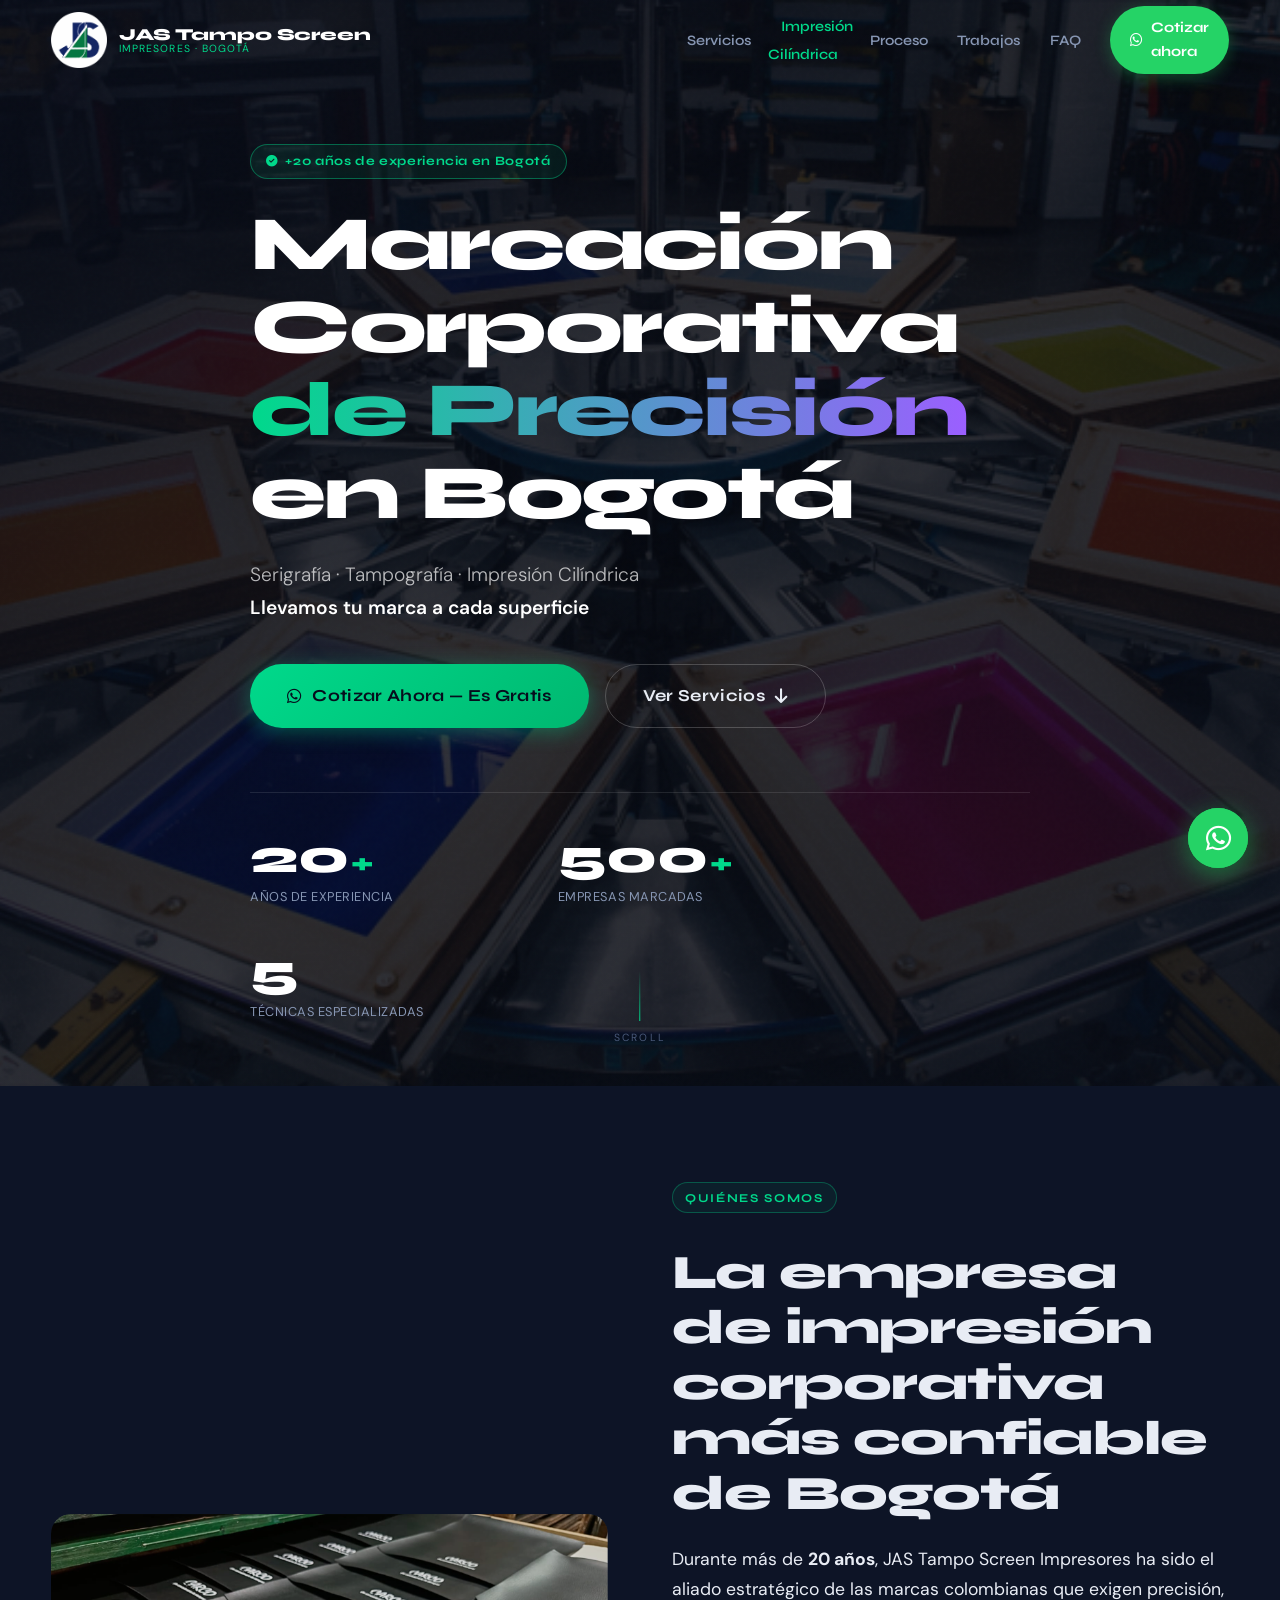
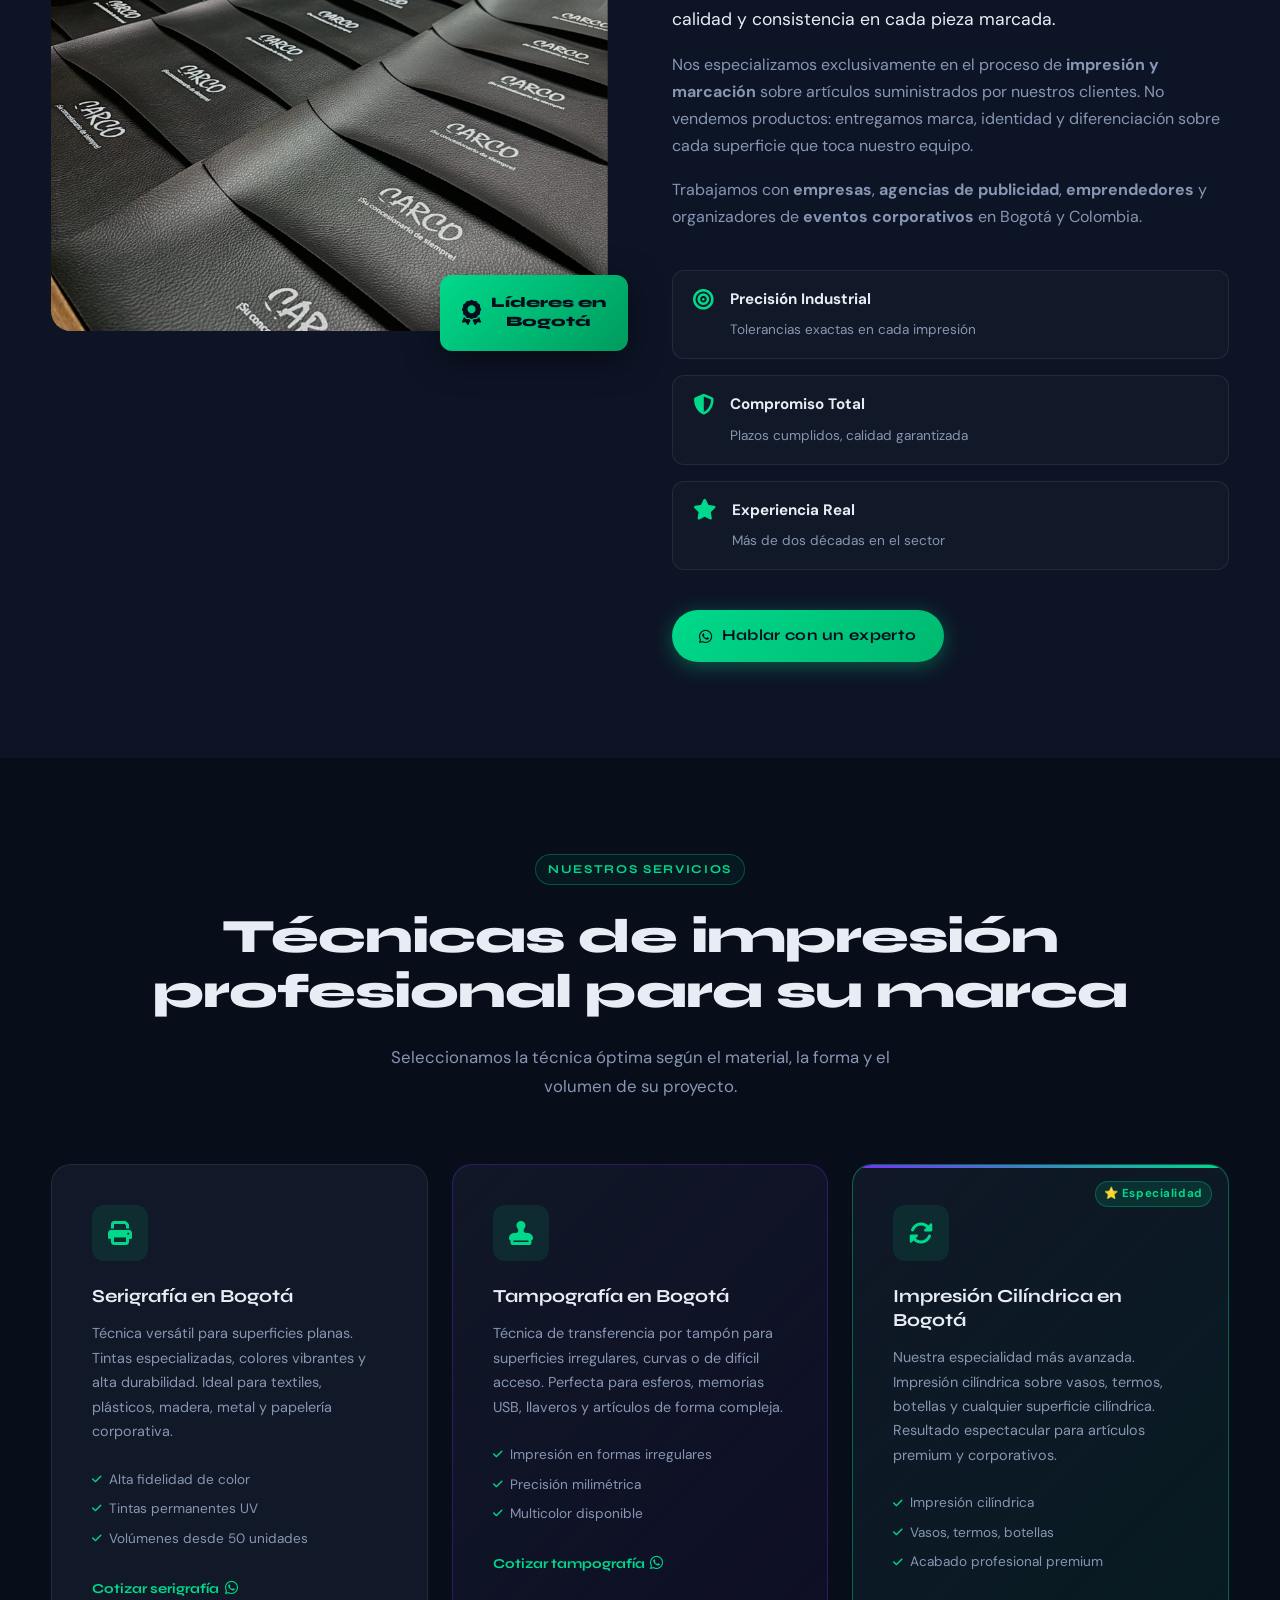
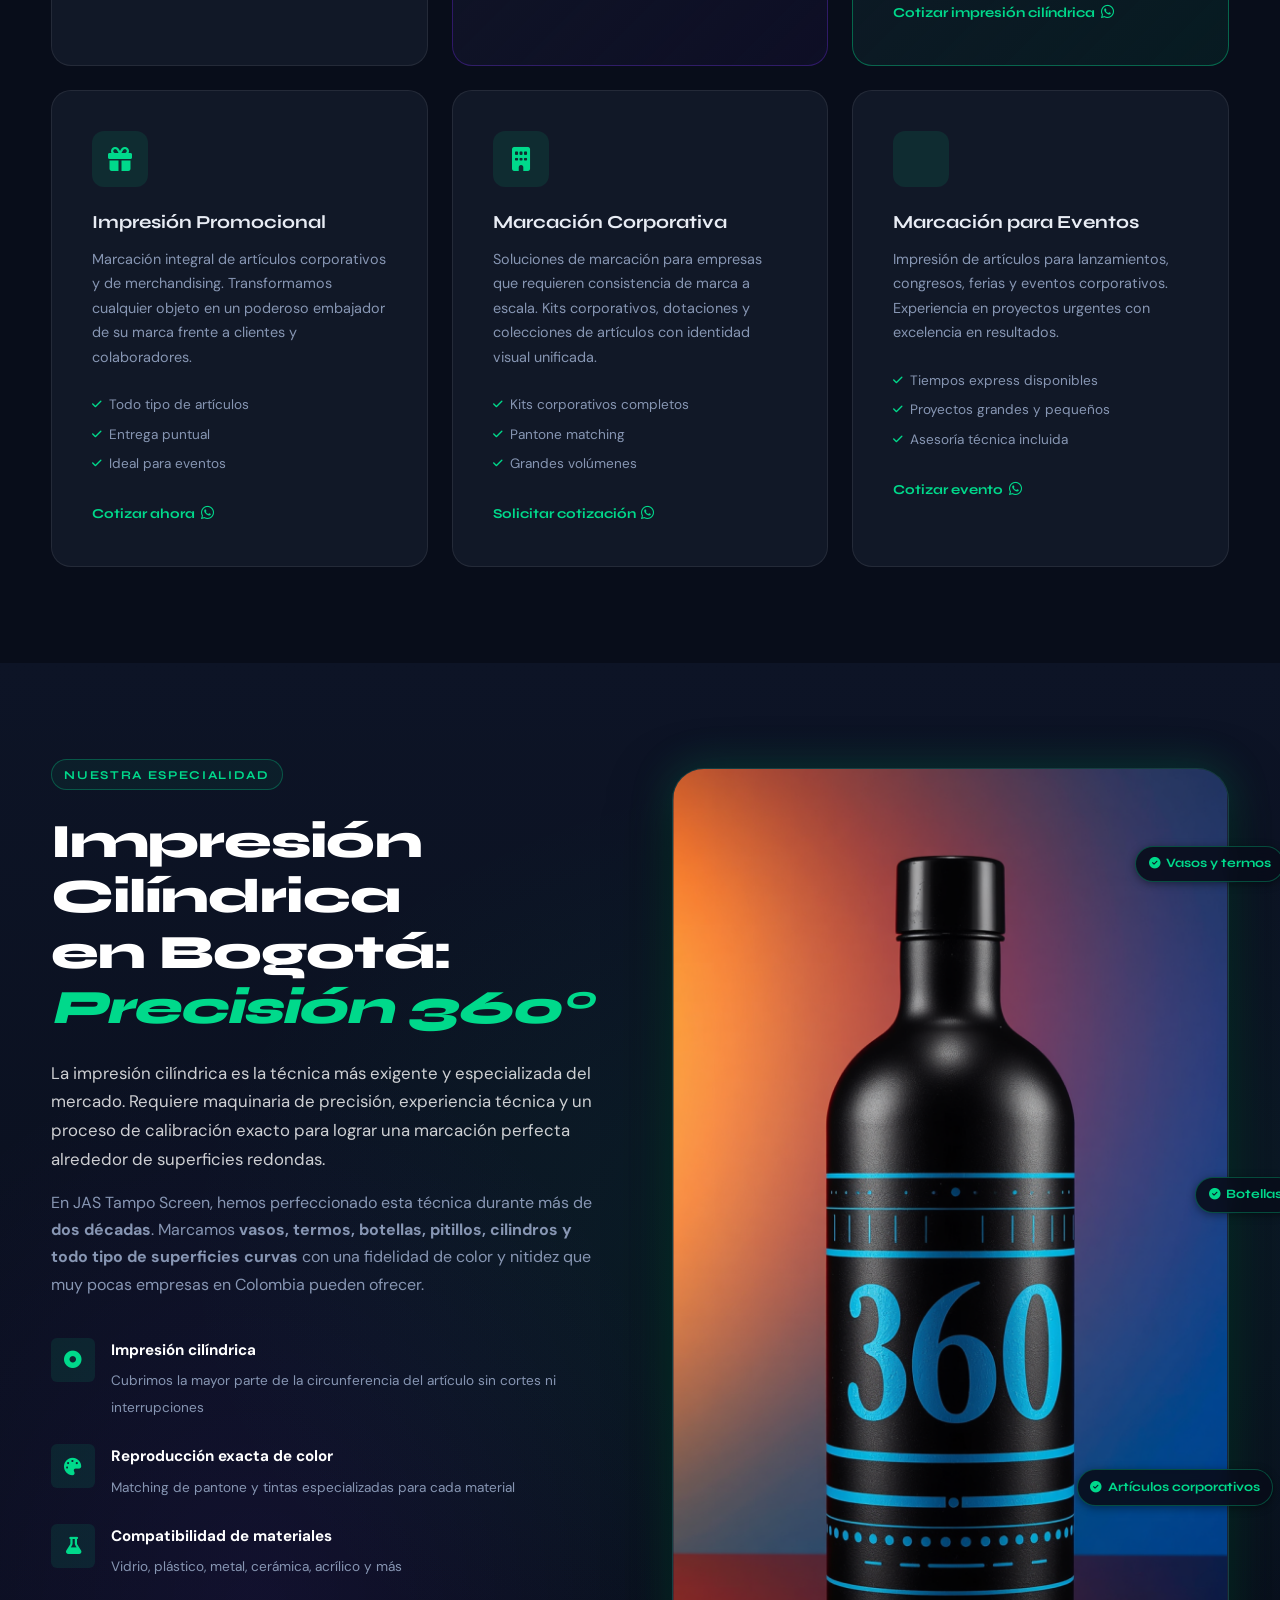
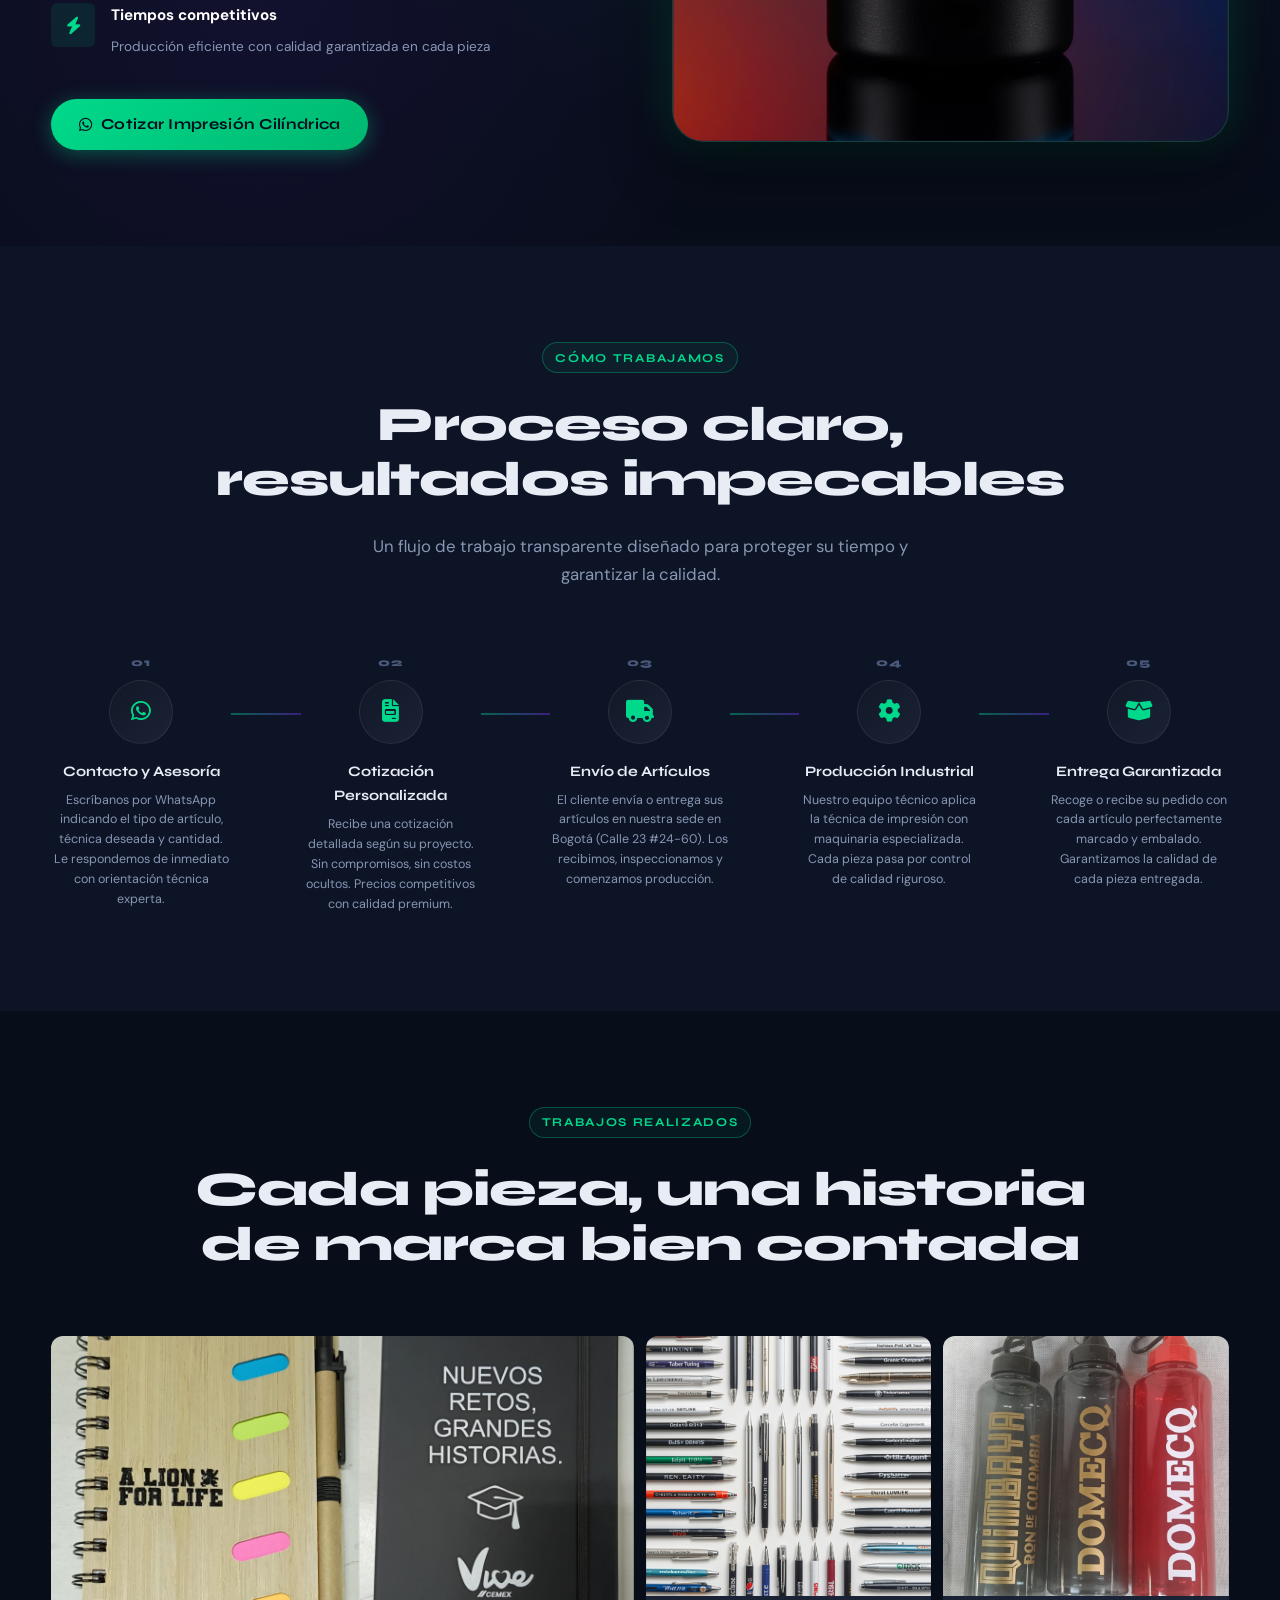
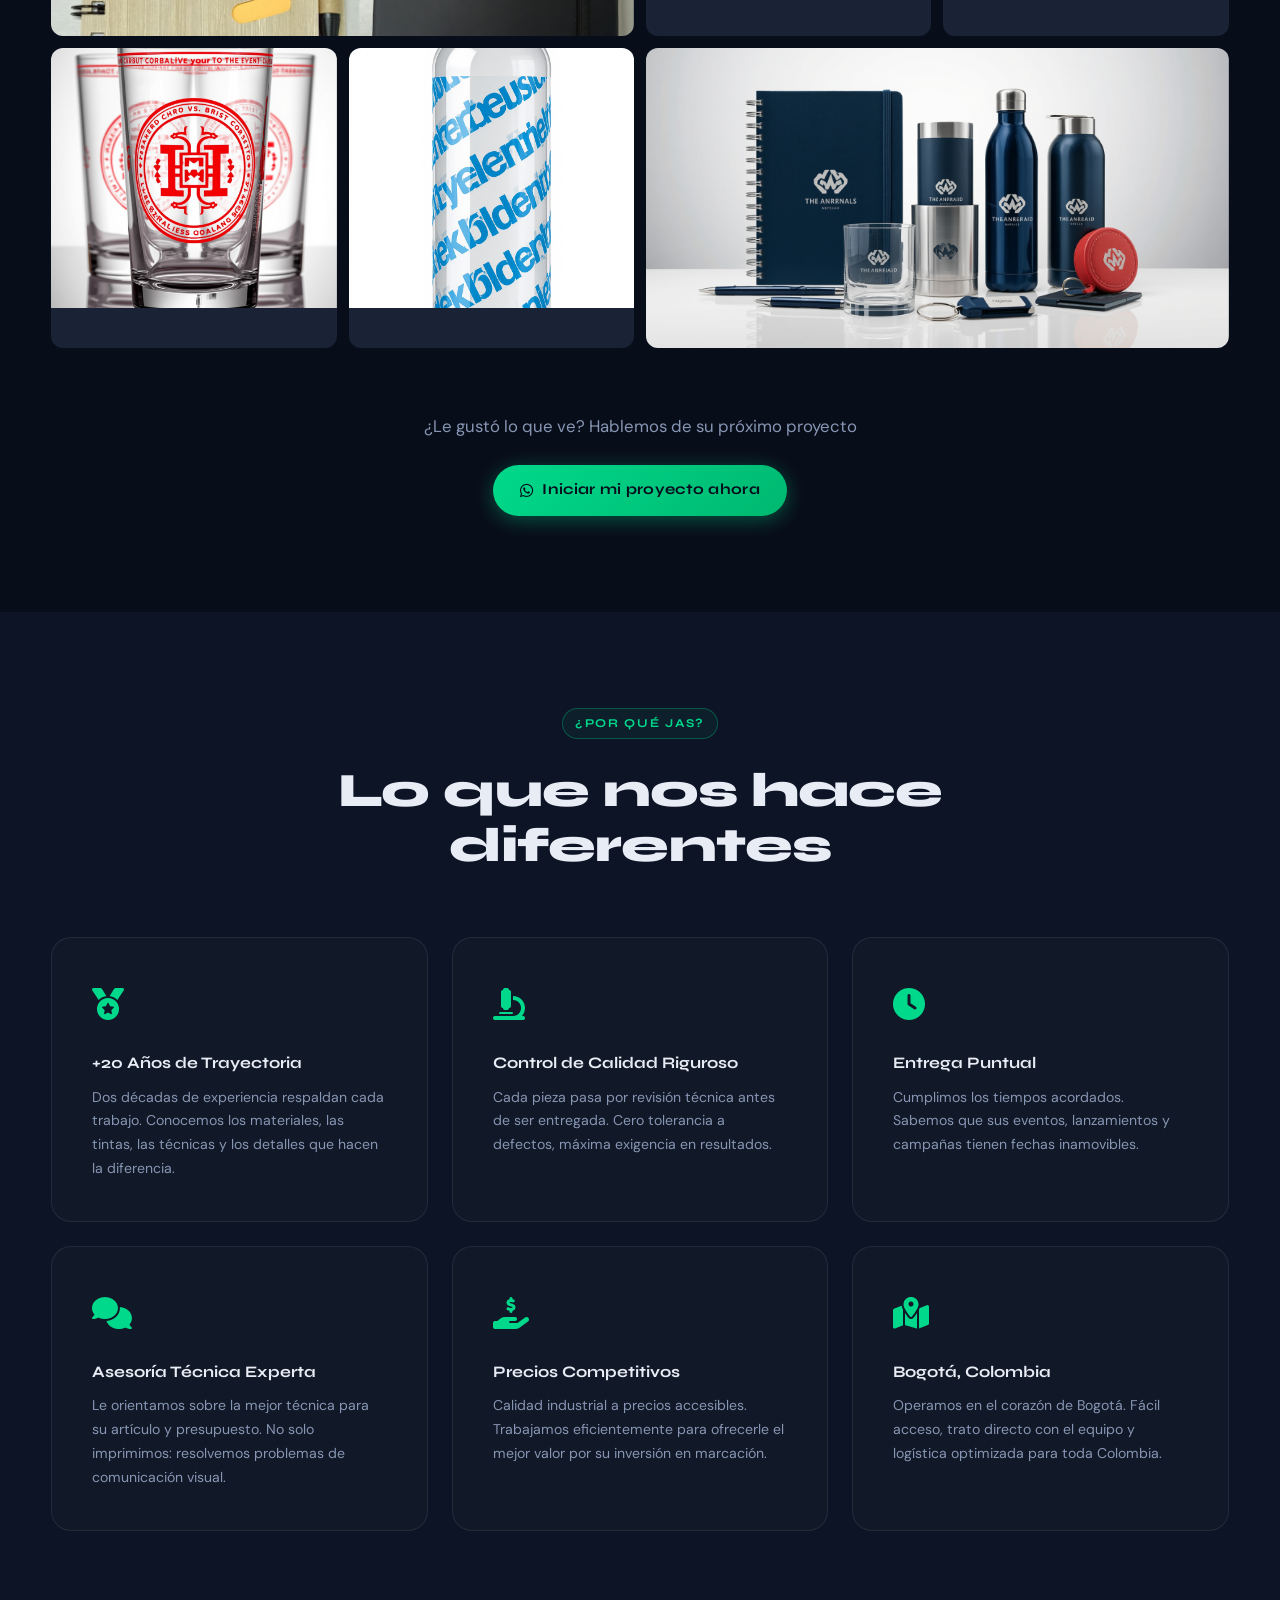
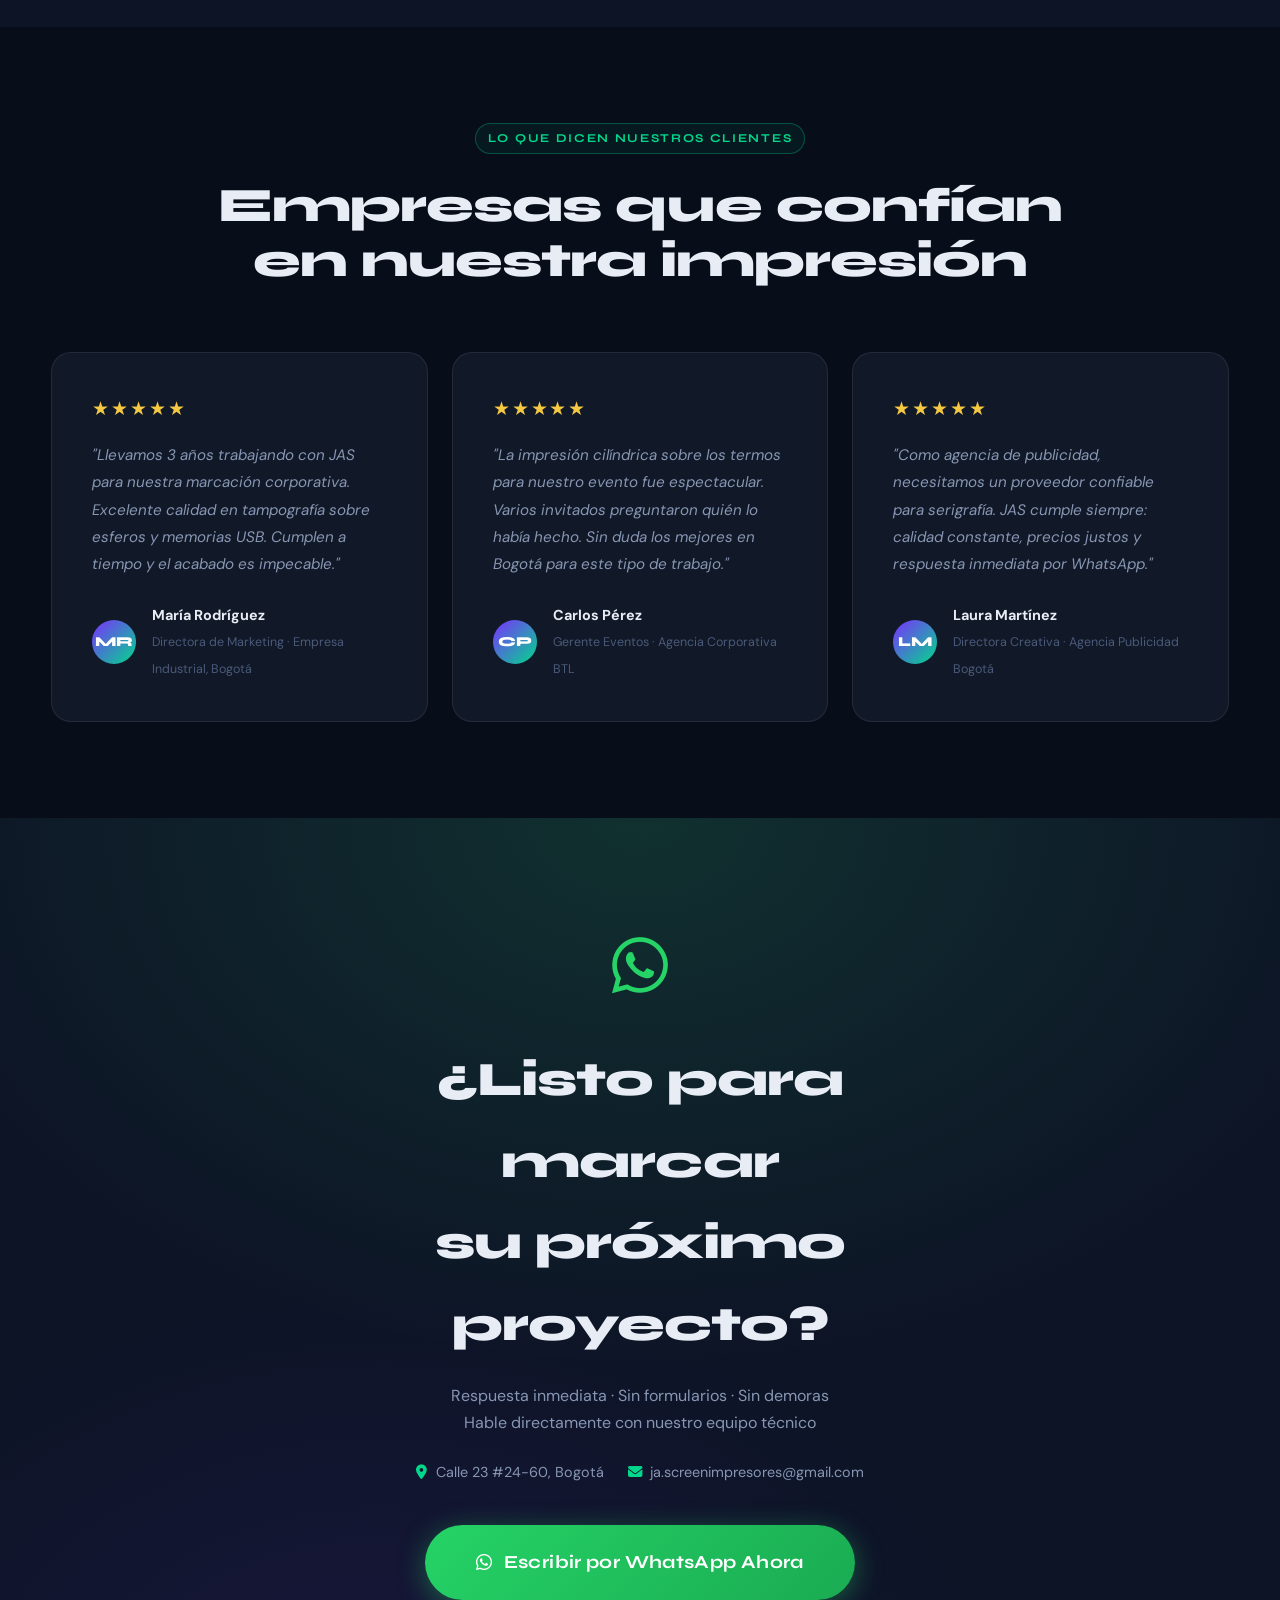
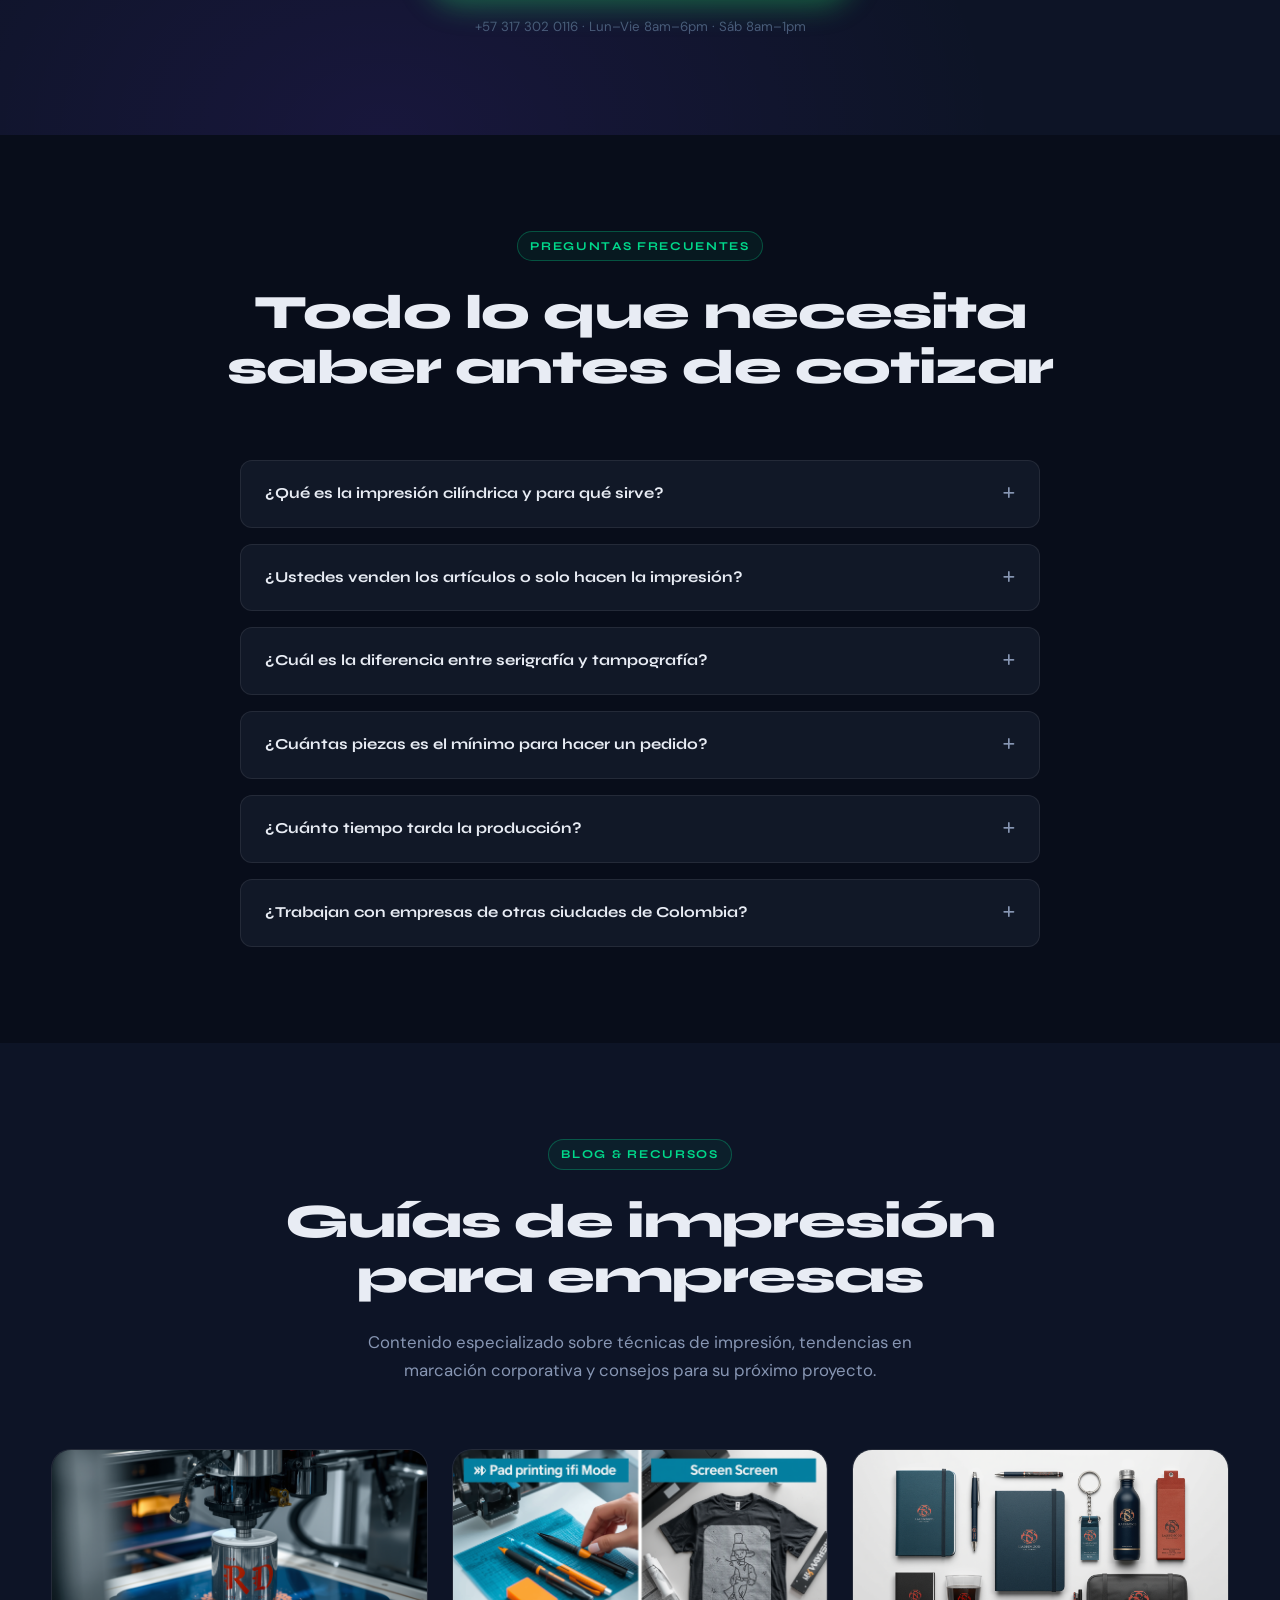
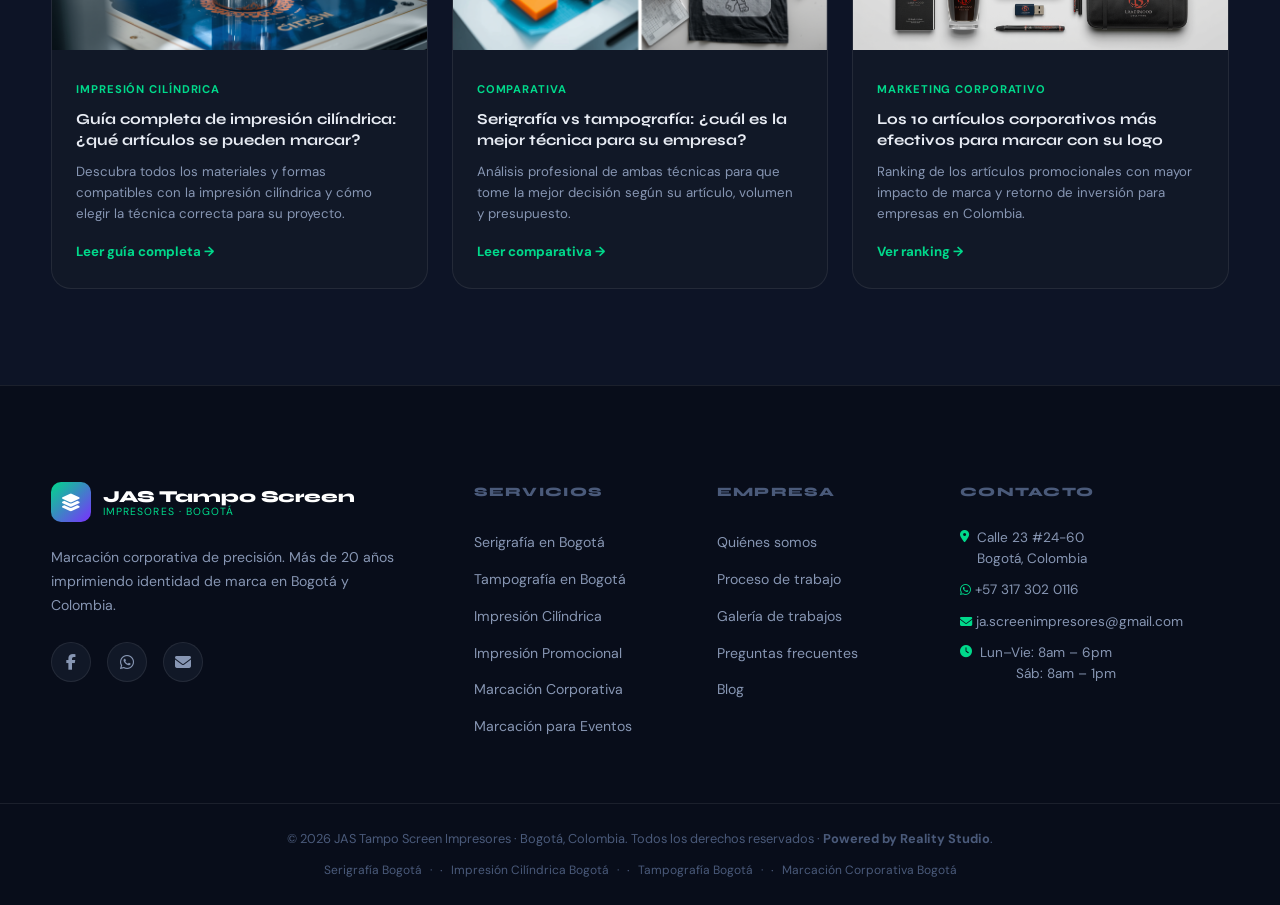
==== commit 1b7abfe9: "Modifico favicon, logo, agrego assets" ====
--- a/index.html
+++ b/index.html
@@ -21,7 +21,7 @@
   <meta name="geo.placename" content="Bogotá, Colombia">
   <meta name="geo.position" content="4.6097;-74.0817">
   <meta name="ICBM" content="4.6097, -74.0817">
-  <link rel="canonical" href="https://jastamposcreen.com/">
+  <link rel="canonical" href="https://edwinsago.github.io/jas_web/">
 
   <!-- ── OPEN GRAPH ── -->
   <meta property="og:type" content="website">
@@ -41,9 +41,9 @@
   <meta name="twitter:image" content="https://jastamposcreen.com/img/og-image.jpg">
 
   <!-- ── FAVICONS ── -->
-  <link rel="icon" type="image/svg+xml" href="/assets/favicon.svg">
-  <link rel="icon" type="image/png" href="/assets/favicon.png">
-  <link rel="apple-touch-icon" href="/assets/apple-touch-icon.png">
+  <link rel="icon" type="image/svg+xml" href="/assets/jas_favicon.svg">
+  <link rel="icon" type="image/png" href="/assets/jas_favicon.png">
+  <link rel="apple-touch-icon" href="/assets/jas_favicon.png">
   <meta name="theme-color" content="#0a0f1e">
 
   <!-- ── FONTS ── -->
@@ -177,7 +177,7 @@
       <!-- Logo -->
       <a href="#inicio" class="nav-logo" aria-label="JAS Tampo Screen Impresores - Inicio">
         <div class="logo-mark">
-          <span class="logo-icon"><i class="fa-solid fa-layer-group"></i></span>
+          <img src="img/jas_logo_fondo_circulo_blanco.png" alt="logo de JAS Tampo Screen Impresores" style="width: 9%;">
           <div class="logo-text">
             <span class="logo-brand">JAS Tampo Screen</span>
             <span class="logo-sub">Impresores · Bogotá</span>
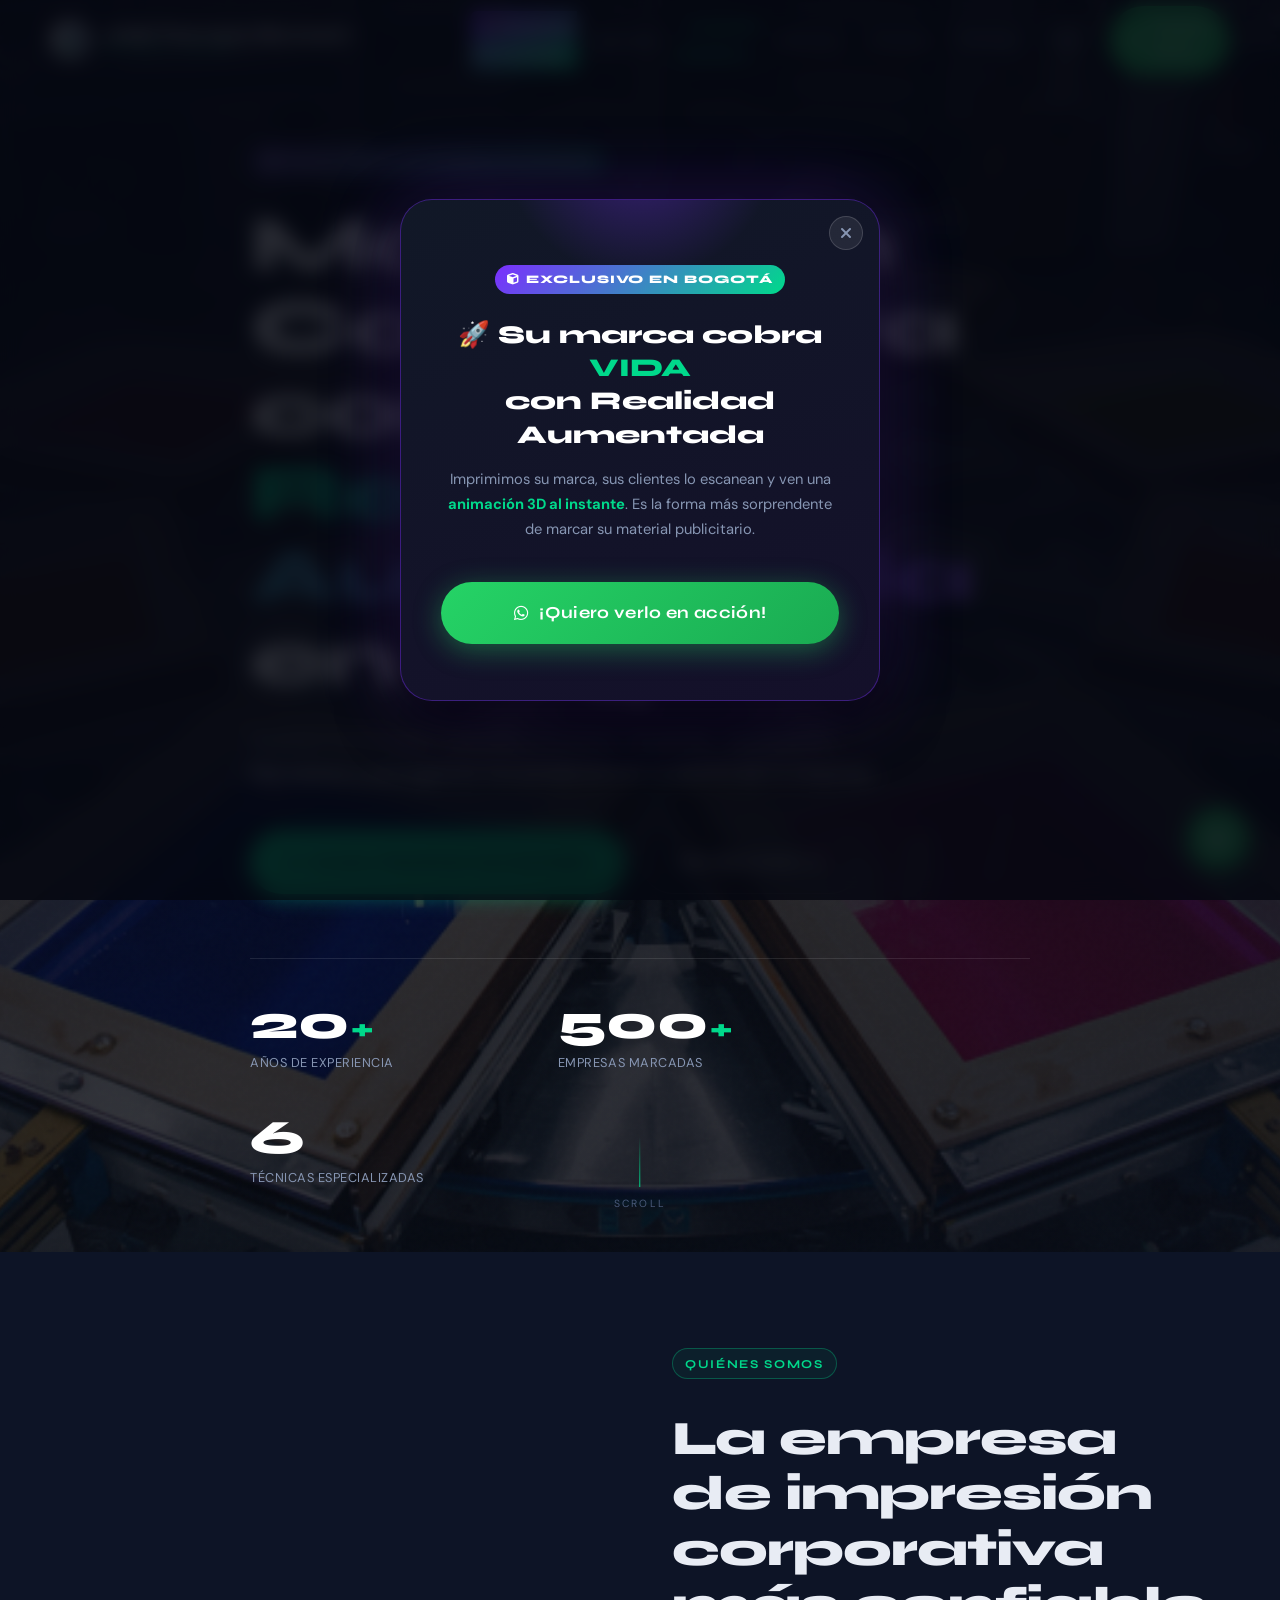
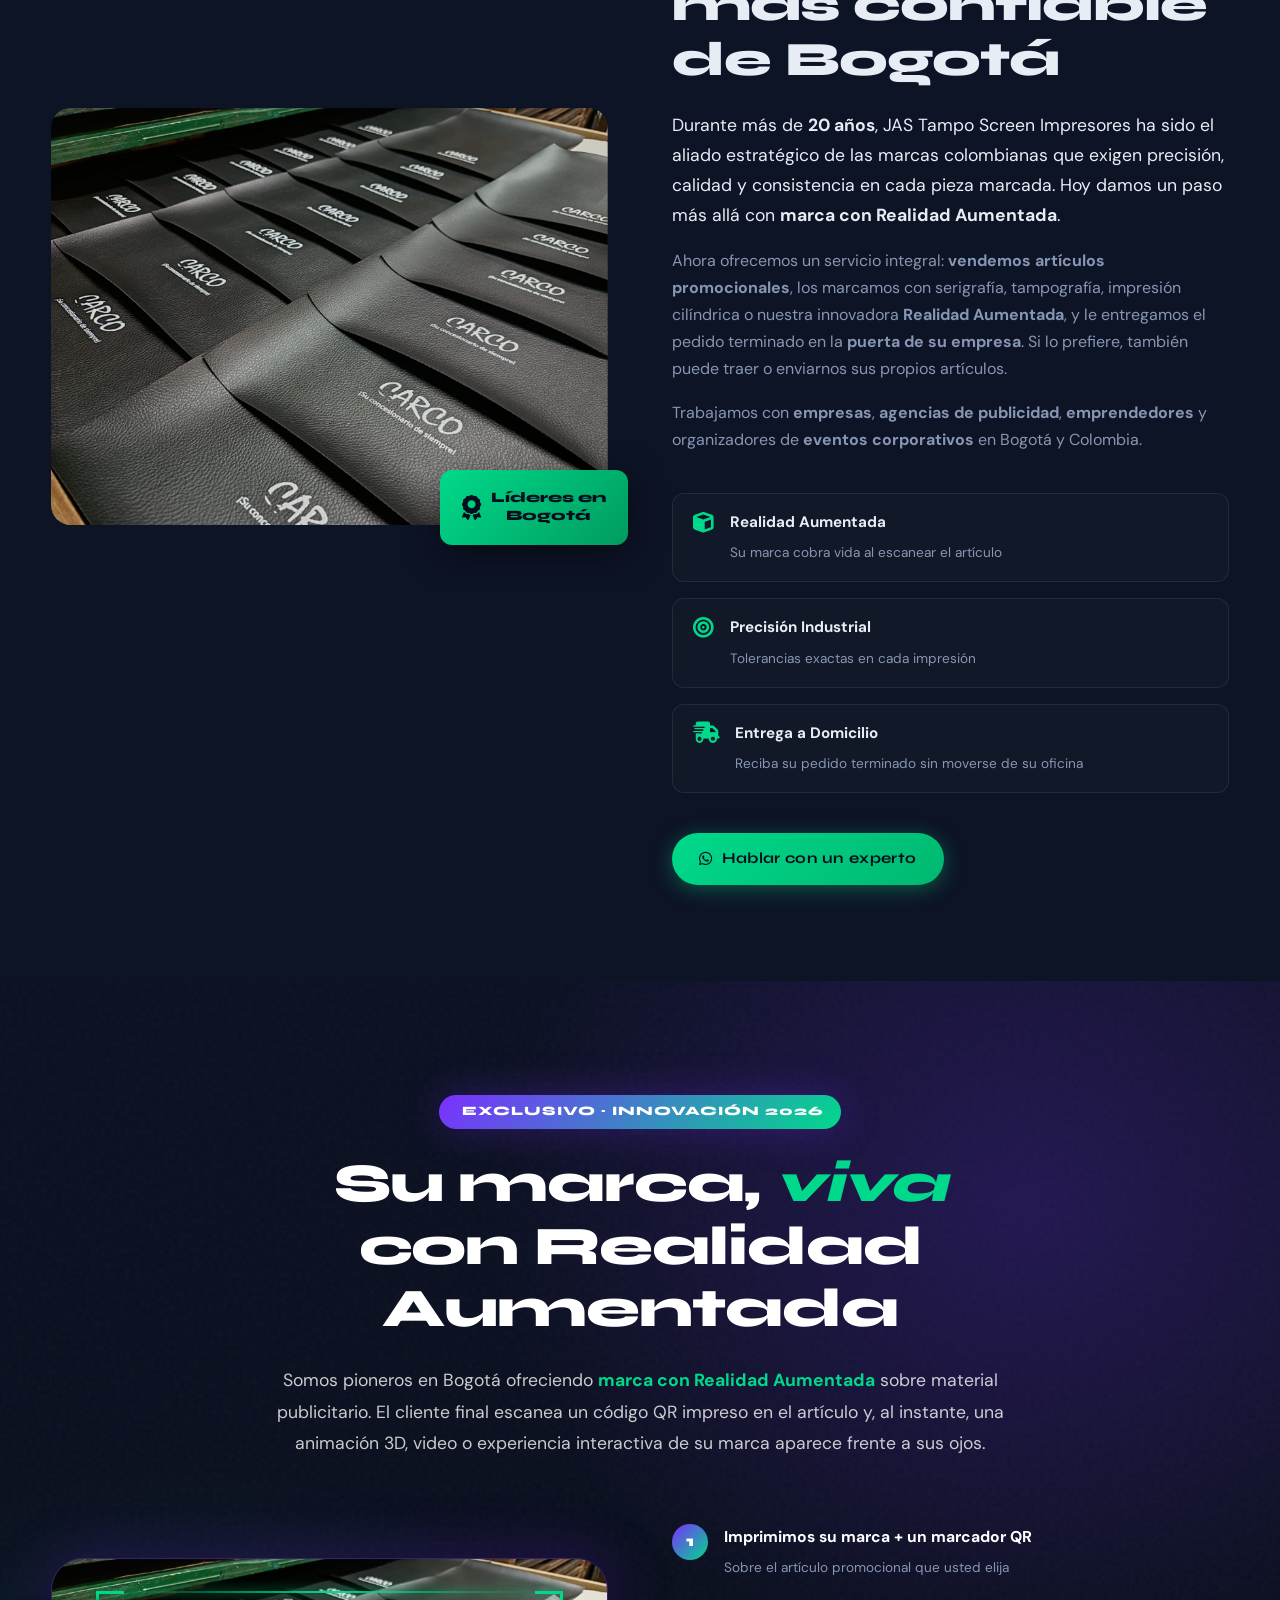
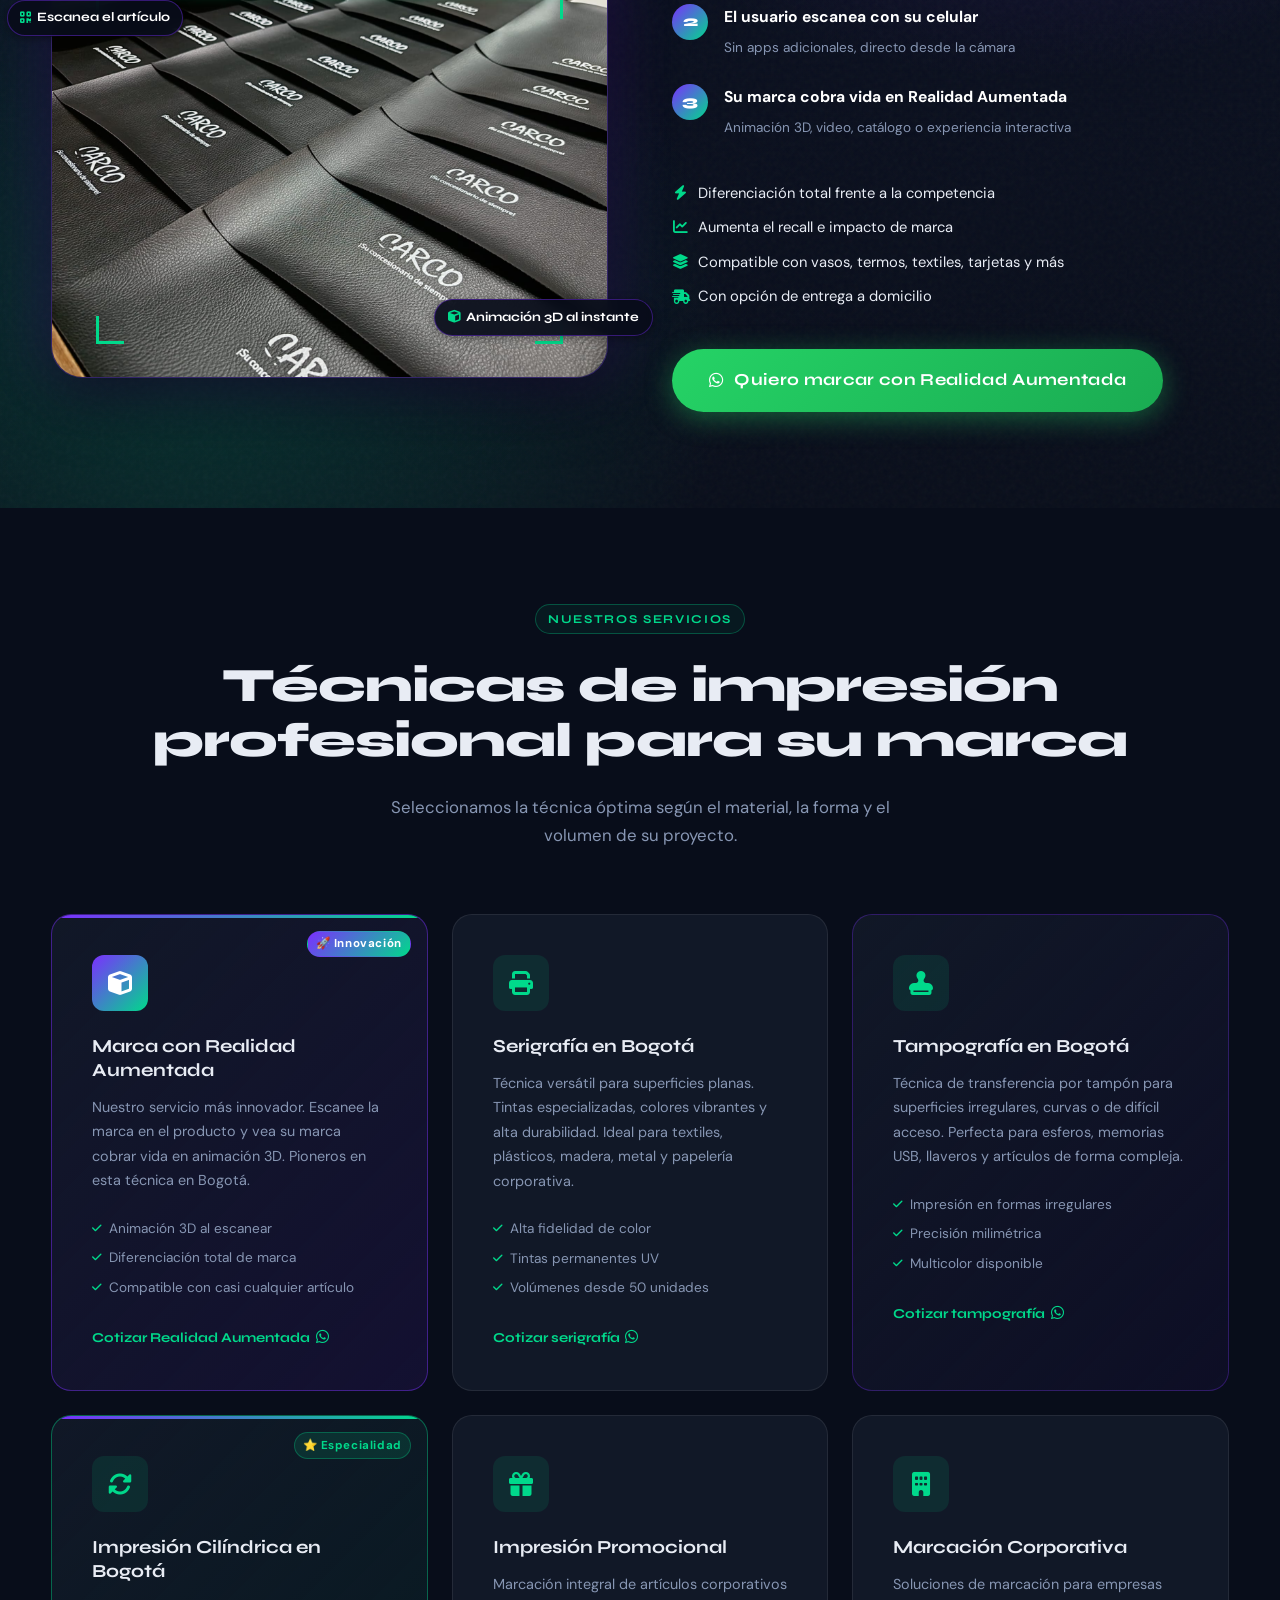
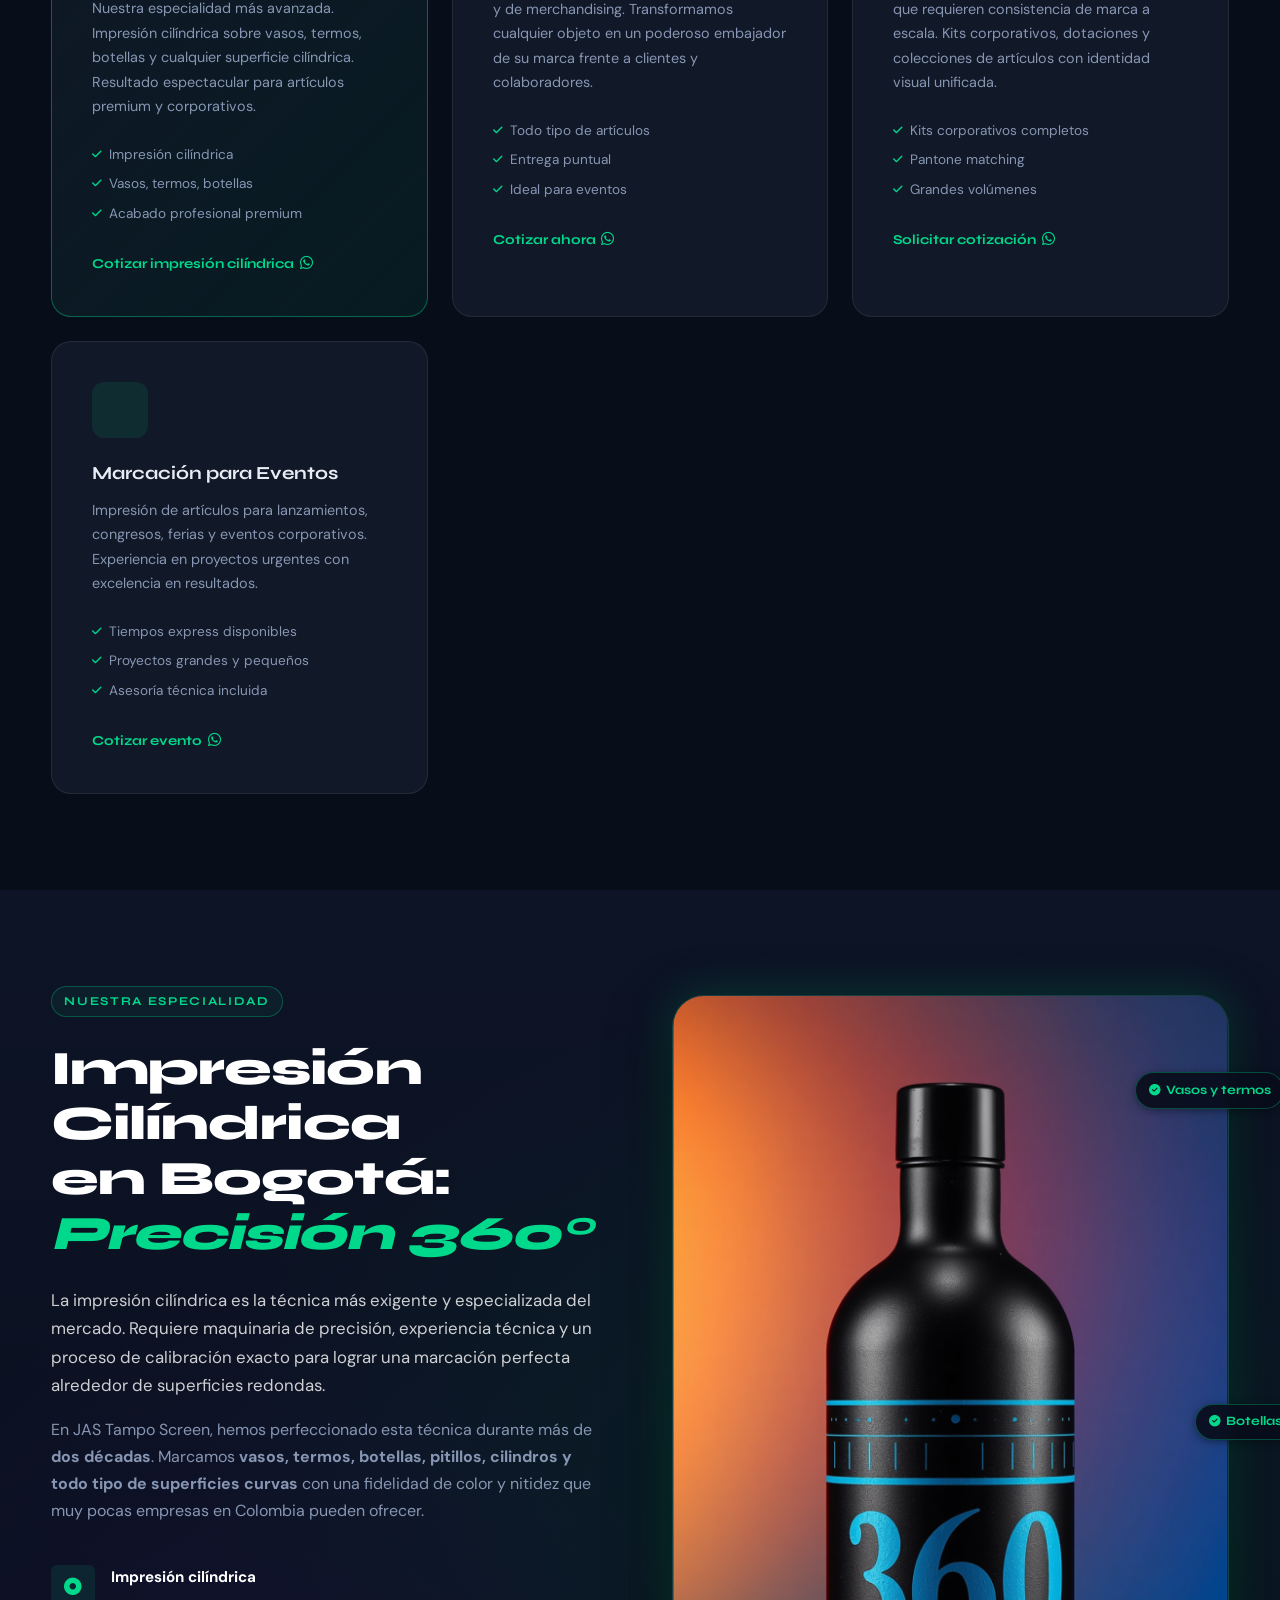
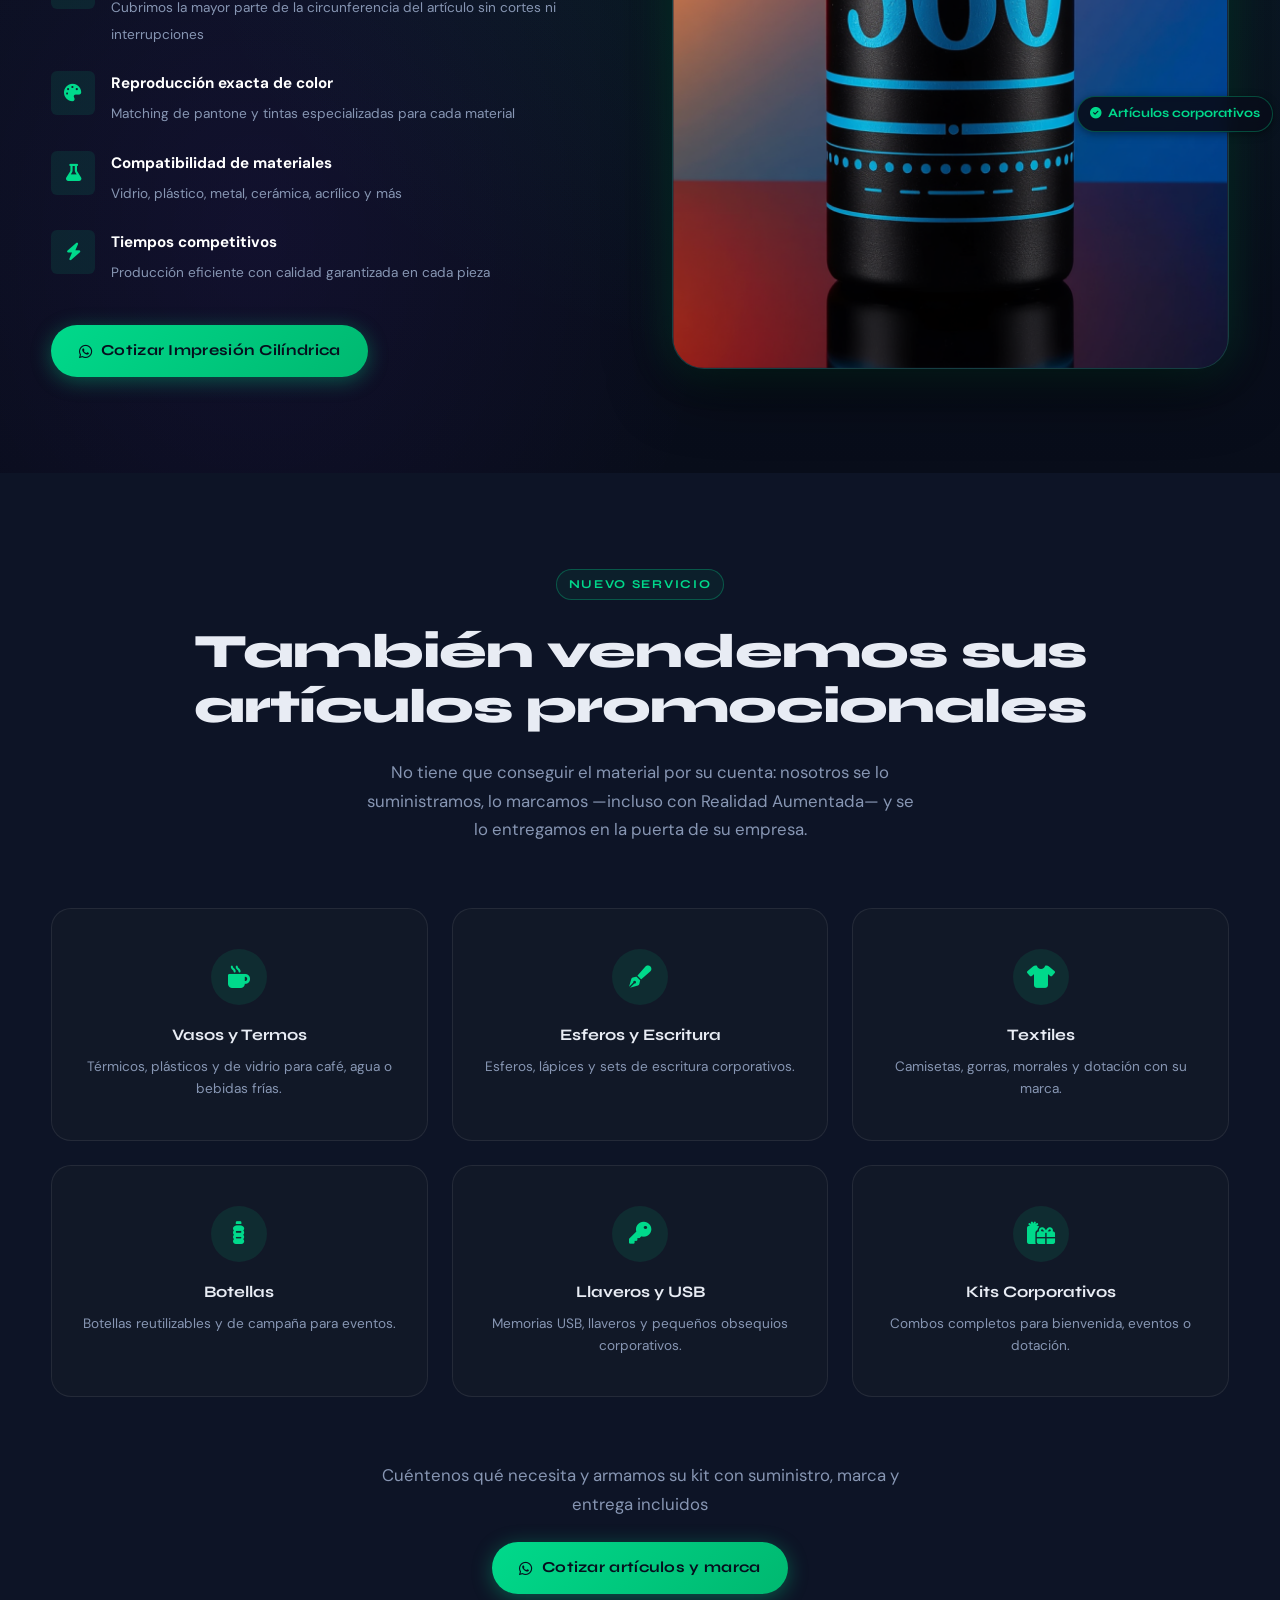
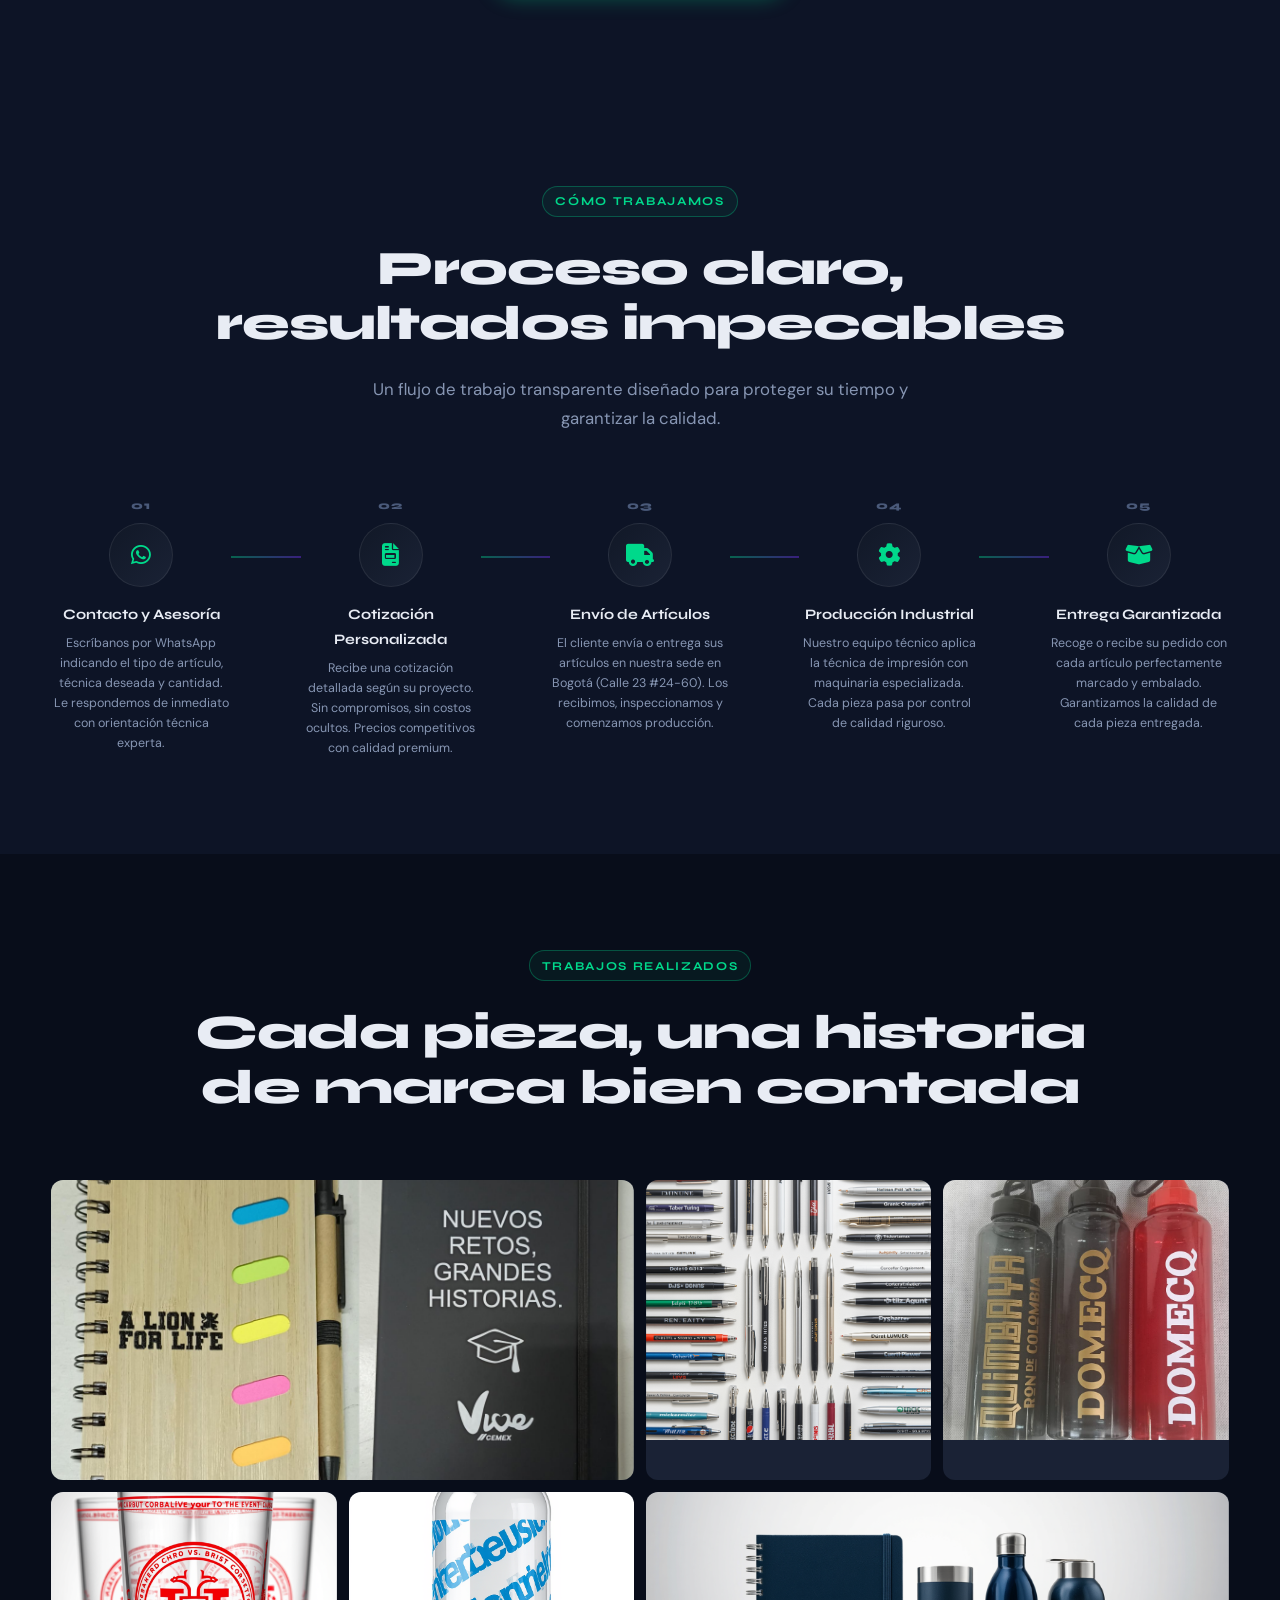
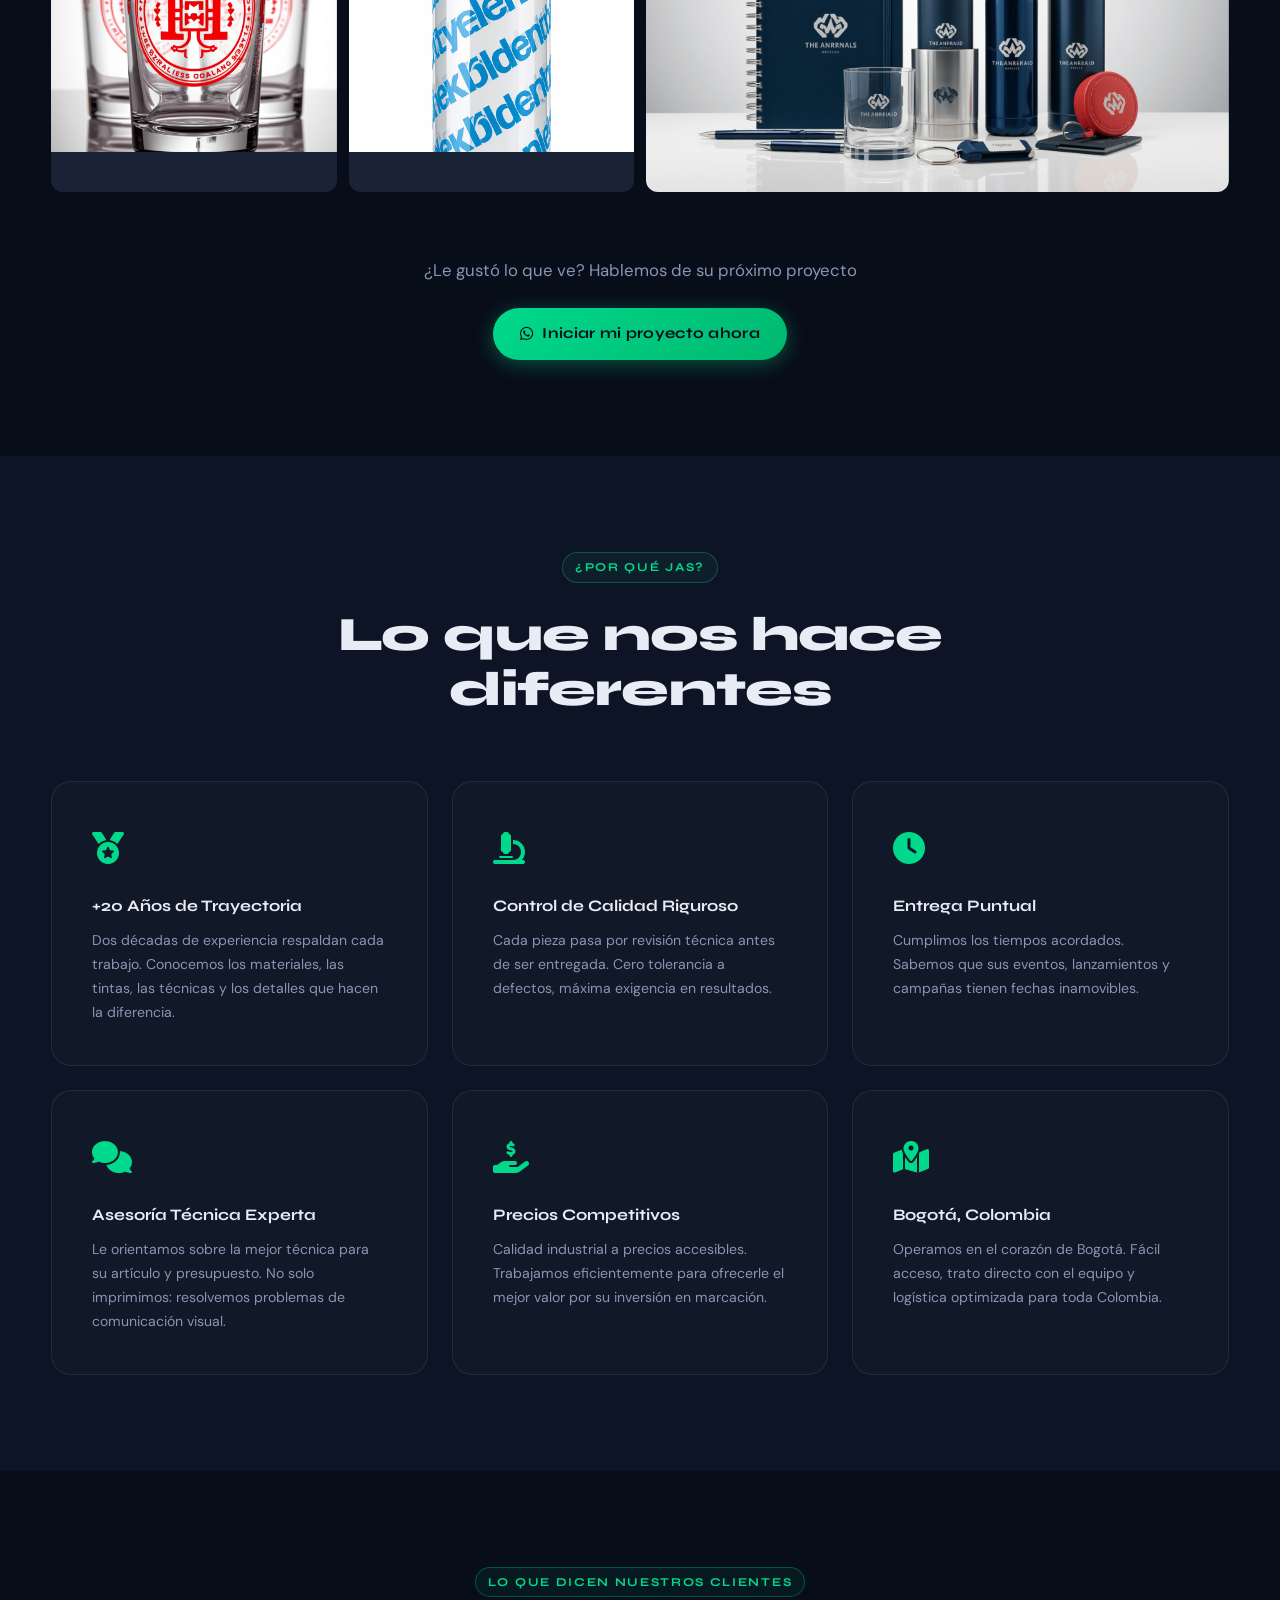
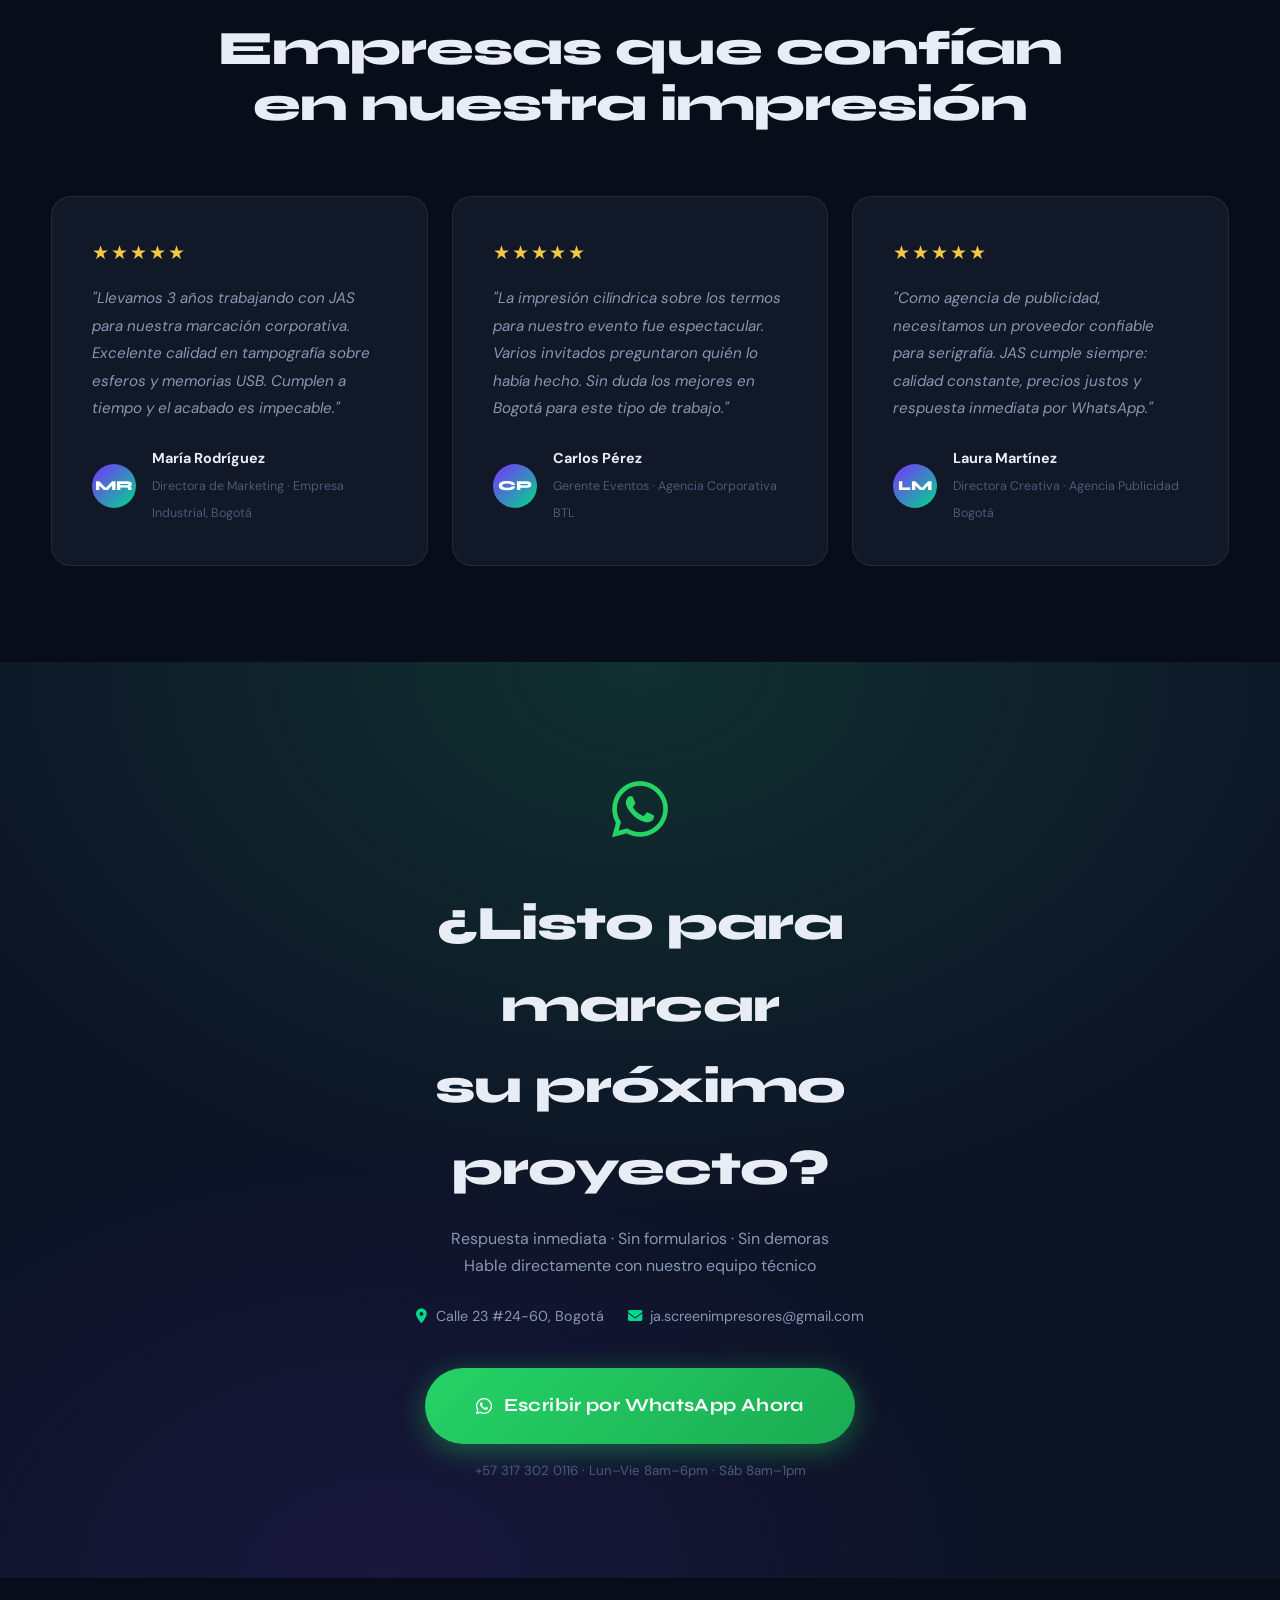
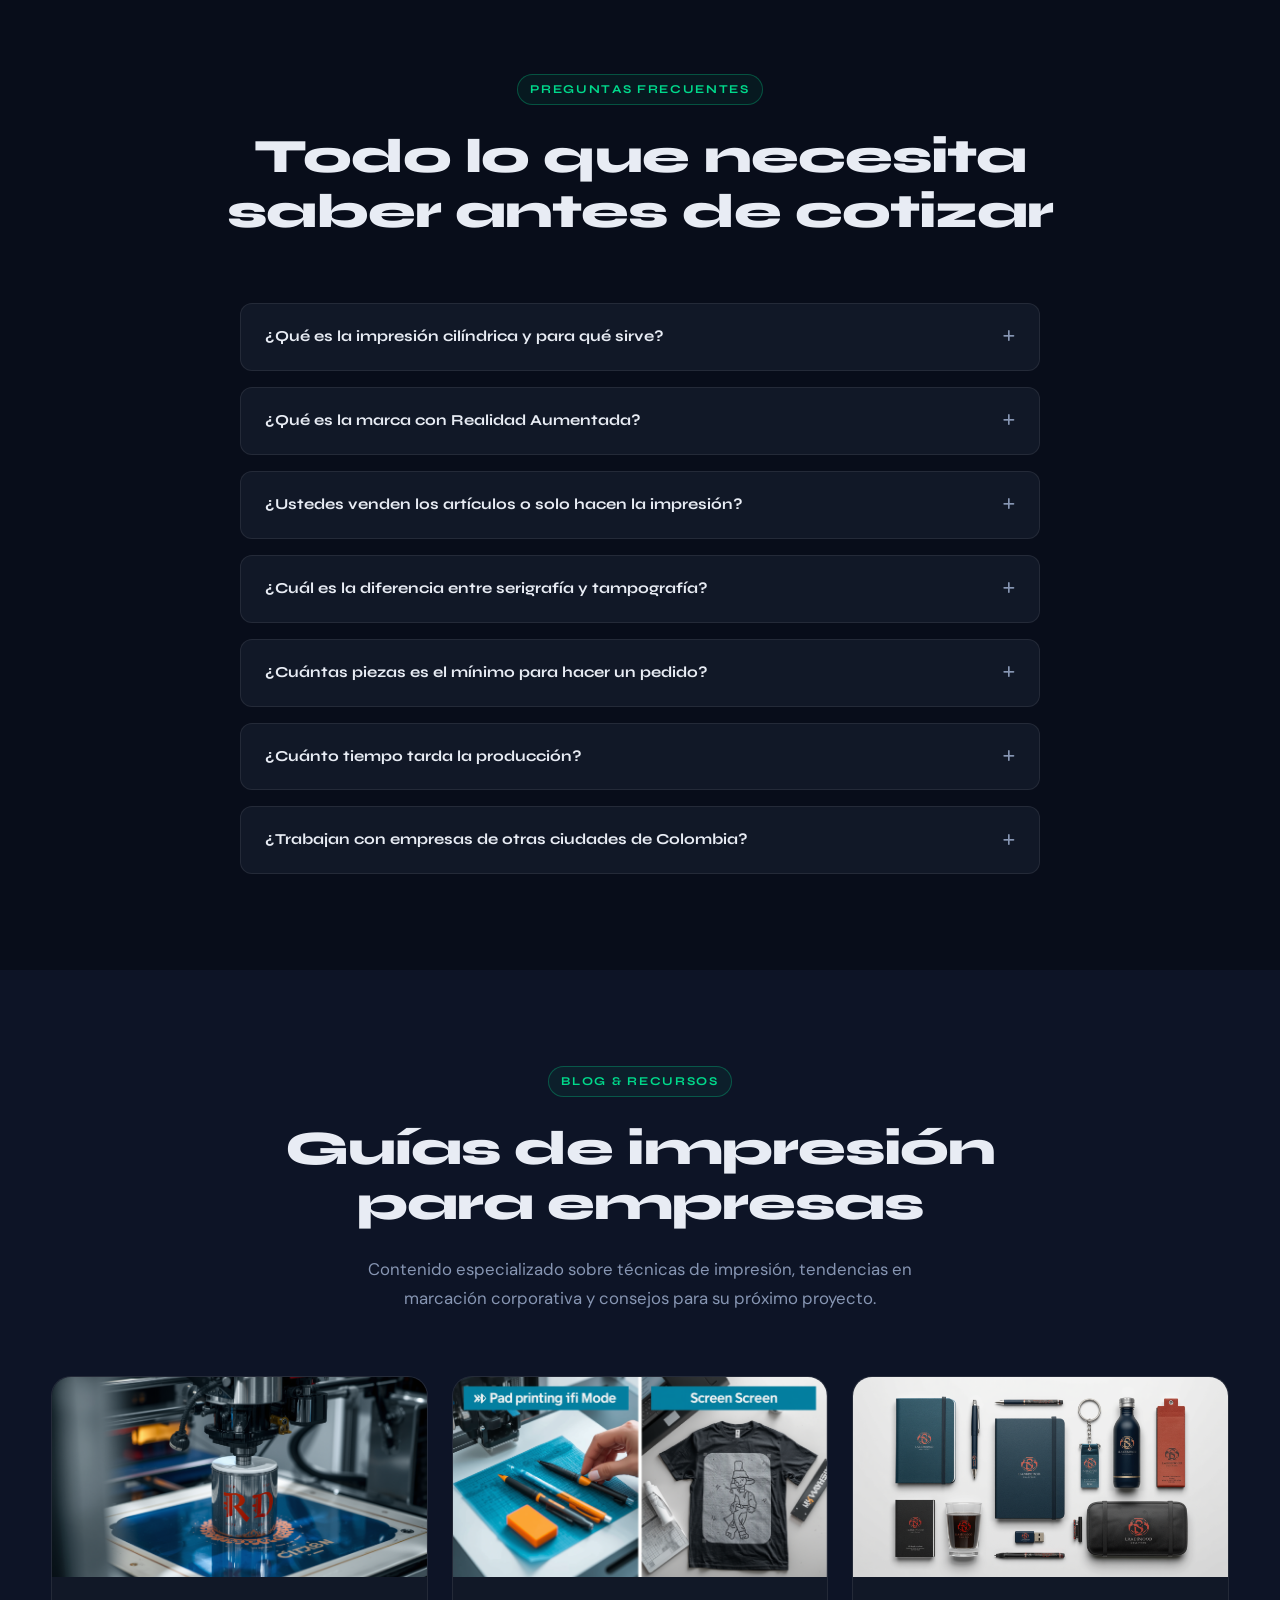
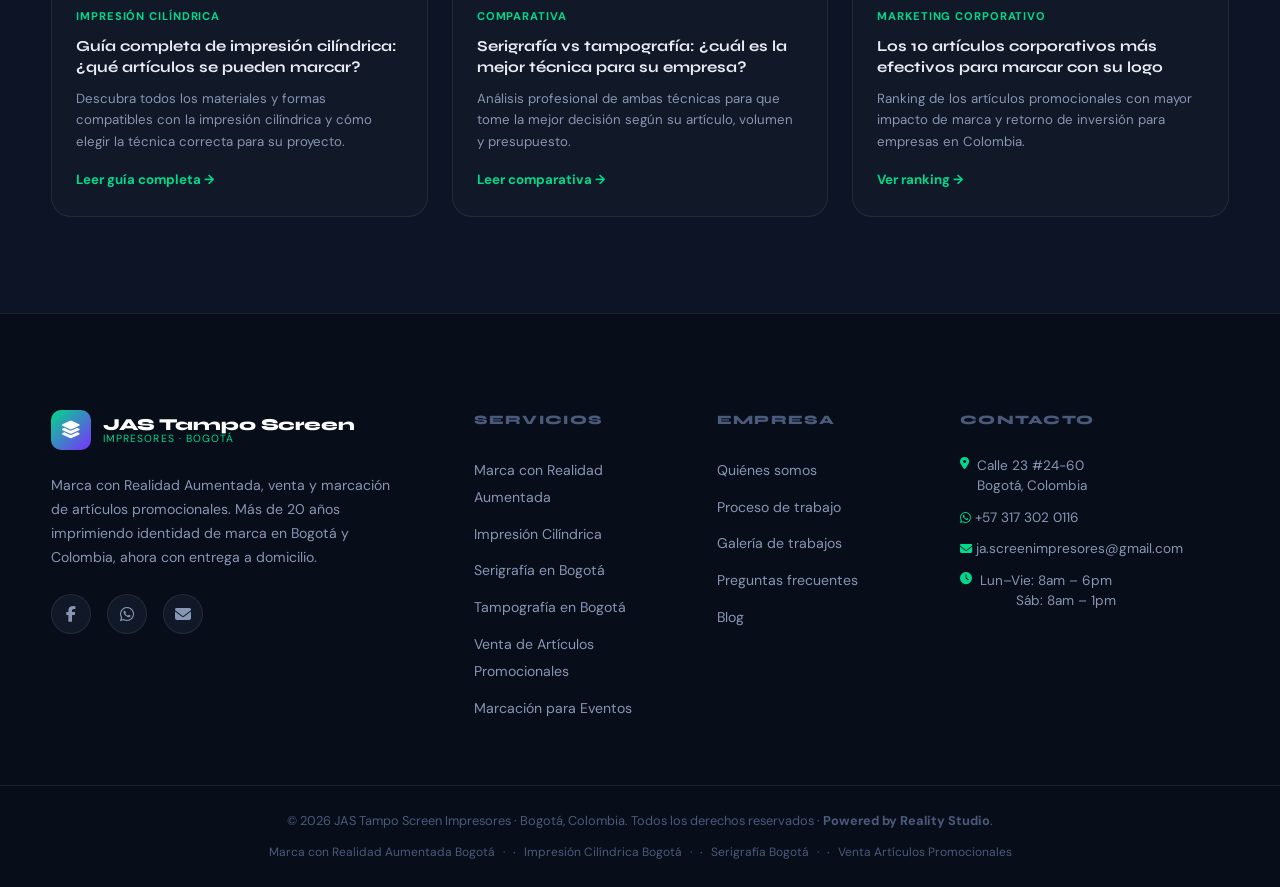
==== commit dda1efd1: "Agrego servicio de realidad aumentada + pop up inicio" ====
--- a/index.html
+++ b/index.html
@@ -10,9 +10,9 @@
   <meta http-equiv="X-UA-Compatible" content="IE=edge">
 
   <!-- ── TITLE & META DESCRIPTION ── -->
-  <title>JAS Tampo Screen Impresores | Serigrafía, Tampografía e Impresión Cilíndrica en Bogotá</title>
-  <meta name="description" content="Más de 20 años liderando la marcación corporativa en Bogotá. Serigrafía, tampografía e impresión cilíndrica profesional para empresas, agencias y eventos. Solicita cotización por WhatsApp.">
-  <meta name="keywords" content="serigrafía en bogotá, tampografía en bogotá, impresión cilíndrica bogotá, impresión promocional bogotá, marcación corporativa bogotá, impresión publicitaria bogotá, impresión sobre artículos promocionales, marcación de marca bogotá">
+  <title>JAS Tampo Screen Impresores | Marca con Realidad Aumentada, Serigrafía e Impresión Cilíndrica en Bogotá</title>
+  <meta name="description" content="Pioneros en marcación con Realidad Aumentada en Bogotá. Serigrafía, tampografía e impresión cilíndrica. Vendemos y marcamos artículos promocionales con entrega a domicilio. Cotiza por WhatsApp.">
+  <meta name="keywords" content="marca con realidad aumentada bogotá, impresión con realidad aumentada, serigrafía en bogotá, tampografía en bogotá, impresión cilíndrica bogotá, venta de artículos promocionales bogotá, impresión promocional bogotá, marcación corporativa bogotá, impresión publicitaria bogotá, entrega a domicilio bogotá">
   <meta name="author" content="JAS Tampo Screen Impresores">
   <meta name="robots" content="index, follow, max-snippet:-1, max-image-preview:large, max-video-preview:-1">
   <meta name="googlebot" content="index, follow">
@@ -26,8 +26,8 @@
   <!-- ── OPEN GRAPH ── -->
   <meta property="og:type" content="website">
   <meta property="og:url" content="https://jastamposcreen.com/">
-  <meta property="og:title" content="JAS Tampo Screen Impresores | Impresión Corporativa Premium en Bogotá">
-  <meta property="og:description" content="Líderes en serigrafía, tampografía e impresión cilíndrica en Bogotá. +20 años de experiencia marcando la diferencia corporativa.">
+  <meta property="og:title" content="JAS Tampo Screen Impresores | Marca con Realidad Aumentada en Bogotá">
+  <meta property="og:description" content="Líderes en marca con Realidad Aumentada, serigrafía, tampografía e impresión cilíndrica en Bogotá. Vendemos y marcamos artículos promocionales con entrega a domicilio.">
   <meta property="og:image" content="https://jastamposcreen.com/img/og-image.jpg">
   <meta property="og:image:width" content="1200">
   <meta property="og:image:height" content="630">
@@ -36,8 +36,8 @@
 
   <!-- ── TWITTER CARDS ── -->
   <meta name="twitter:card" content="summary_large_image">
-  <meta name="twitter:title" content="JAS Tampo Screen Impresores | Impresión Corporativa en Bogotá">
-  <meta name="twitter:description" content="Serigrafía, tampografía e impresión cilíndrica de precisión. +20 años en marcación corporativa en Bogotá, Colombia.">
+  <meta name="twitter:title" content="JAS Tampo Screen Impresores | Marca con Realidad Aumentada en Bogotá">
+  <meta name="twitter:description" content="Realidad Aumentada, serigrafía, tampografía e impresión cilíndrica de precisión. Venta y marcación de artículos promocionales con entrega a domicilio.">
   <meta name="twitter:image" content="https://jastamposcreen.com/img/og-image.jpg">
 
   <!-- ── FAVICONS ── -->
@@ -99,13 +99,15 @@
     "sameAs": ["https://www.facebook.com/JASTampoScreenImpresores"],
     "hasOfferCatalog": {
       "@type": "OfferCatalog",
-      "name": "Servicios de Impresión Corporativa",
+      "name": "Servicios de Impresión Corporativa y Artículos Promocionales",
       "itemListElement": [
+        {"@type":"Offer","itemOffered":{"@type":"Service","name":"Marca con Realidad Aumentada en Bogotá"}},
+        {"@type":"Offer","itemOffered":{"@type":"Service","name":"Impresión Cilíndrica en Bogotá"}},
         {"@type":"Offer","itemOffered":{"@type":"Service","name":"Serigrafía en Bogotá"}},
         {"@type":"Offer","itemOffered":{"@type":"Service","name":"Tampografía en Bogotá"}},
-        {"@type":"Offer","itemOffered":{"@type":"Service","name":"Impresión Cilíndrica en Bogotá"}},
-        {"@type":"Offer","itemOffered":{"@type":"Service","name":"Impresión Promocional Corporativa"}},
-        {"@type":"Offer","itemOffered":{"@type":"Service","name":"Marcación Corporativa"}}
+        {"@type":"Offer","itemOffered":{"@type":"Service","name":"Venta de Artículos Promocionales"}},
+        {"@type":"Offer","itemOffered":{"@type":"Service","name":"Marcación Corporativa"}},
+        {"@type":"Offer","itemOffered":{"@type":"Service","name":"Entrega a Domicilio"}}
       ]
     },
     "aggregateRating": {
@@ -132,10 +134,18 @@
       },
       {
         "@type": "Question",
+        "name": "¿Qué es la marca con Realidad Aumentada y cómo funciona?",
+        "acceptedAnswer": {
+          "@type": "Answer",
+          "text": "La marca con Realidad Aumentada es nuestra técnica más innovadora: integramos un código QR o marcador en la impresión del artículo y, al escanearlo con el celular, se activa una animación 3D, video o experiencia interactiva relacionada con su marca. Es ideal para campañas que buscan sorprender y generar una conexión digital memorable con el cliente final."
+        }
+      },
+      {
+        "@type": "Question",
         "name": "¿Ustedes suministran los artículos o solo hacen la impresión?",
         "acceptedAnswer": {
           "@type": "Answer",
-          "text": "JAS Tampo Screen Impresores se especializa EXCLUSIVAMENTE en el proceso de impresión y marcación. El cliente trae o envía sus propios artículos y nosotros realizamos la marcación con su marca o diseño."
+          "text": "JAS Tampo Screen Impresores ofrece ambos servicios: vendemos artículos promocionales (vasos, termos, esferos, textiles y más) y realizamos su marcación con serigrafía, tampografía, impresión cilíndrica o Realidad Aumentada. El cliente también puede traer o enviar sus propios artículos si lo prefiere. Además, ofrecemos entrega a domicilio en Bogotá."
         }
       },
       {
@@ -187,8 +197,10 @@
 
       <!-- Menu Desktop -->
       <ul class="nav-links" role="list">
+        <li><a href="#realidad-aumentada" class="nav-link nav-link--ar">✨ Realidad Aumentada</a></li>
         <li><a href="#servicios" class="nav-link">Servicios</a></li>
         <li><a href="#cilindrica" class="nav-link nav-link--highlight">Impresión Cilíndrica</a></li>
+        <li><a href="#articulos" class="nav-link">Artículos</a></li>
         <li><a href="#proceso" class="nav-link">Proceso</a></li>
         <li><a href="#galeria" class="nav-link">Trabajos</a></li>
         <li><a href="#faq" class="nav-link">FAQ</a></li>
@@ -209,8 +221,10 @@
     <!-- Mobile Menu -->
     <div class="mobile-menu" id="mobile-menu" role="navigation" aria-label="Menú móvil" aria-hidden="true">
       <ul role="list">
+        <li><a href="#realidad-aumentada" class="mobile-link mobile-link--ar">✨ Realidad Aumentada</a></li>
         <li><a href="#servicios" class="mobile-link">Servicios</a></li>
         <li><a href="#cilindrica" class="mobile-link">Impresión Cilíndrica</a></li>
+        <li><a href="#articulos" class="mobile-link">Artículos Promocionales</a></li>
         <li><a href="#proceso" class="mobile-link">Proceso</a></li>
         <li><a href="#galeria" class="mobile-link">Trabajos</a></li>
         <li><a href="#faq" class="mobile-link">FAQ</a></li>
@@ -244,28 +258,28 @@
 
       <!-- Contenido Hero -->
       <div class="hero-content container">
-        <div class="hero-badge" data-animate="fade-up">
-          <i class="fa-solid fa-circle-check"></i>
-          <span>+20 años de experiencia en Bogotá</span>
+        <div class="hero-badge hero-badge--ar" data-animate="fade-up">
+          <i class="fa-solid fa-cube"></i>
+          <span>Nuevo: Marca con Realidad Aumentada</span>
         </div>
 
         <h1 class="hero-title" data-animate="fade-up" data-delay="100">
           Marcación Corporativa<br>
-          <em class="hero-title--accent">de Precisión</em><br>
+          con <em class="hero-title--accent">Realidad Aumentada</em><br>
           en Bogotá
         </h1>
 
         <p class="hero-subtitle" data-animate="fade-up" data-delay="200">
-          Serigrafía · Tampografía · Impresión Cilíndrica<br>
-          <strong>Llevamos tu marca a cada superficie</strong>
+          Realidad Aumentada · Impresión Cilíndrica · Serigrafía · Tampografía<br>
+          <strong>Marcamos y entregamos tus productos en la puerta de tu empresa</strong>
         </p>
 
         <div class="hero-actions" data-animate="fade-up" data-delay="300">
-          <a href="https://wa.me/573173020116?text=Hola%2C%20necesito%20cotizar%20impresi%C3%B3n%20corporativa%20para%20mi%20empresa"
+          <a href="https://wa.me/573173020116?text=Hola%2C%20quiero%20saber%20m%C3%A1s%20sobre%20la%20marca%20con%20Realidad%20Aumentada"
              class="btn btn--primary btn--lg"
              target="_blank" rel="noopener noreferrer">
             <i class="fa-brands fa-whatsapp"></i>
-            Cotizar Ahora — Es Gratis
+            Quiero Realidad Aumentada
           </a>
           <a href="#servicios" class="btn btn--ghost btn--lg">
             Ver Servicios <i class="fa-solid fa-arrow-down"></i>
@@ -285,7 +299,7 @@
             <span class="hero-stat__label">Empresas marcadas</span>
           </div>
           <div class="hero-stat">
-            <span class="hero-stat__num" data-count="5">0</span>
+            <span class="hero-stat__num" data-count="6">0</span>
             <span class="hero-stat__suffix"></span>
             <span class="hero-stat__label">Técnicas especializadas</span>
           </div>
@@ -330,16 +344,23 @@
               de Bogotá
             </h2>
             <p class="about-lead">
-              Durante más de <strong>20 años</strong>, JAS Tampo Screen Impresores ha sido el aliado estratégico de las marcas colombianas que exigen precisión, calidad y consistencia en cada pieza marcada.
+              Durante más de <strong>20 años</strong>, JAS Tampo Screen Impresores ha sido el aliado estratégico de las marcas colombianas que exigen precisión, calidad y consistencia en cada pieza marcada. Hoy damos un paso más allá con <strong>marca con Realidad Aumentada</strong>.
             </p>
             <p class="about-body">
-              Nos especializamos exclusivamente en el proceso de <strong>impresión y marcación</strong> sobre artículos suministrados por nuestros clientes. No vendemos productos: entregamos marca, identidad y diferenciación sobre cada superficie que toca nuestro equipo.
+              Ahora ofrecemos un servicio integral: <strong>vendemos artículos promocionales</strong>, los marcamos con serigrafía, tampografía, impresión cilíndrica o nuestra innovadora <strong>Realidad Aumentada</strong>, y le entregamos el pedido terminado en la <strong>puerta de su empresa</strong>. Si lo prefiere, también puede traer o enviarnos sus propios artículos.
             </p>
             <p class="about-body">
               Trabajamos con <strong>empresas</strong>, <strong>agencias de publicidad</strong>, <strong>emprendedores</strong> y organizadores de <strong>eventos corporativos</strong> en Bogotá y Colombia.
             </p>
 
             <div class="about-pillars">
+              <div class="pillar">
+                <i class="fa-solid fa-cube pillar__icon"></i>
+                <div>
+                  <strong>Realidad Aumentada</strong>
+                  <span>Su marca cobra vida al escanear el artículo</span>
+                </div>
+              </div>
               <div class="pillar">
                 <i class="fa-solid fa-bullseye pillar__icon"></i>
                 <div>
@@ -348,17 +369,10 @@
                 </div>
               </div>
               <div class="pillar">
-                <i class="fa-solid fa-shield-halved pillar__icon"></i>
+                <i class="fa-solid fa-truck-fast pillar__icon"></i>
                 <div>
-                  <strong>Compromiso Total</strong>
-                  <span>Plazos cumplidos, calidad garantizada</span>
-                </div>
-              </div>
-              <div class="pillar">
-                <i class="fa-solid fa-star pillar__icon"></i>
-                <div>
-                  <strong>Experiencia Real</strong>
-                  <span>Más de dos décadas en el sector</span>
+                  <strong>Entrega a Domicilio</strong>
+                  <span>Reciba su pedido terminado sin moverse de su oficina</span>
                 </div>
               </div>
             </div>
@@ -367,6 +381,95 @@
                class="btn btn--primary"
                target="_blank" rel="noopener noreferrer">
               <i class="fa-brands fa-whatsapp"></i> Hablar con un experto
+            </a>
+          </div>
+        </div>
+      </div>
+    </section>
+
+    <!-- ══════════════════════════════════════
+         REALIDAD AUMENTADA (FEATURE SECTION — MÁXIMA PRIORIDAD)
+    ══════════════════════════════════════ -->
+    <section class="ar-feature" id="realidad-aumentada" aria-label="Marca con Realidad Aumentada">
+      <div class="ar-feature-bg" aria-hidden="true"></div>
+      <div class="ar-feature-noise" aria-hidden="true"></div>
+      <div class="container">
+        <div class="ar-feature-top" data-animate="fade-up">
+          <div class="ar-feature-badge">
+            <i class="fa-solid fa-sparkles"></i>
+            <span>Exclusivo · Innovación 2026</span>
+          </div>
+          <h2 class="ar-feature-title">
+            Su marca, <em class="text-accent">viva</em><br>
+            con Realidad Aumentada
+          </h2>
+          <p class="ar-feature-lead">
+            Somos pioneros en Bogotá ofreciendo <strong>marca con Realidad Aumentada</strong> sobre material publicitario. El cliente final escanea un código QR impreso en el artículo y, al instante, una animación 3D, video o experiencia interactiva de su marca aparece frente a sus ojos.
+          </p>
+        </div>
+
+        <div class="ar-feature-grid">
+          <!-- Visual -->
+          <div class="ar-feature-visual" data-animate="fade-right">
+            <div class="ar-showcase">
+              <img src="img/jas_web_02.png"
+                   alt="Demostración de marca con Realidad Aumentada sobre artículo promocional en Bogotá"
+                   width="600" height="680"
+                   loading="lazy"
+                   class="ar-img">
+              <div class="ar-scan-frame" aria-hidden="true">
+                <span class="ar-scan-corner ar-scan-corner--tl"></span>
+                <span class="ar-scan-corner ar-scan-corner--tr"></span>
+                <span class="ar-scan-corner ar-scan-corner--bl"></span>
+                <span class="ar-scan-corner ar-scan-corner--br"></span>
+                <span class="ar-scan-line"></span>
+              </div>
+              <div class="ar-tag-float ar-tag-float--1">
+                <i class="fa-solid fa-qrcode"></i> Escanea el artículo
+              </div>
+              <div class="ar-tag-float ar-tag-float--2">
+                <i class="fa-solid fa-cube"></i> Animación 3D al instante
+              </div>
+            </div>
+          </div>
+
+          <!-- Contenido -->
+          <div class="ar-feature-content" data-animate="fade-left">
+            <div class="ar-steps">
+              <div class="ar-step">
+                <div class="ar-step__num">1</div>
+                <div>
+                  <strong>Imprimimos su marca + un marcador QR</strong>
+                  <span>Sobre el artículo promocional que usted elija</span>
+                </div>
+              </div>
+              <div class="ar-step">
+                <div class="ar-step__num">2</div>
+                <div>
+                  <strong>El usuario escanea con su celular</strong>
+                  <span>Sin apps adicionales, directo desde la cámara</span>
+                </div>
+              </div>
+              <div class="ar-step">
+                <div class="ar-step__num">3</div>
+                <div>
+                  <strong>Su marca cobra vida en Realidad Aumentada</strong>
+                  <span>Animación 3D, video, catálogo o experiencia interactiva</span>
+                </div>
+              </div>
+            </div>
+
+            <ul class="ar-benefits">
+              <li><i class="fa-solid fa-bolt"></i> Diferenciación total frente a la competencia</li>
+              <li><i class="fa-solid fa-chart-line"></i> Aumenta el recall e impacto de marca</li>
+              <li><i class="fa-solid fa-layer-group"></i> Compatible con vasos, termos, textiles, tarjetas y más</li>
+              <li><i class="fa-solid fa-truck-fast"></i> Con opción de entrega a domicilio</li>
+            </ul>
+
+            <a href="https://wa.me/573173020116?text=Hola%2C%20quiero%20cotizar%20marca%20con%20Realidad%20Aumentada%20para%20mi%20empresa"
+               class="btn btn--whatsapp btn--lg ar-cta"
+               target="_blank" rel="noopener noreferrer">
+              <i class="fa-brands fa-whatsapp"></i> Quiero marcar con Realidad Aumentada
             </a>
           </div>
         </div>
@@ -390,8 +493,31 @@
 
         <div class="services-grid">
 
+          <!-- Realidad Aumentada -->
+          <article class="service-card service-card--ar" data-animate="fade-up" data-delay="0">
+            <div class="service-card__star-tag service-card__star-tag--ar">🚀 Innovación</div>
+            <div class="service-card__icon-wrap">
+              <i class="fa-solid fa-cube service-card__icon"></i>
+            </div>
+            <div class="service-card__body">
+              <h3 class="service-card__title">Marca con Realidad Aumentada</h3>
+              <p class="service-card__desc">
+                Nuestro servicio más innovador. Escanee la marca en el producto y vea su marca cobrar vida en animación 3D. Pioneros en esta técnica en Bogotá.
+              </p>
+              <ul class="service-card__features">
+                <li><i class="fa-solid fa-check"></i> Animación 3D al escanear</li>
+                <li><i class="fa-solid fa-check"></i> Diferenciación total de marca</li>
+                <li><i class="fa-solid fa-check"></i> Compatible con casi cualquier artículo</li>
+              </ul>
+              <a href="https://wa.me/573173020116?text=Hola%2C%20quiero%20cotizar%20marca%20con%20Realidad%20Aumentada"
+                 class="service-card__cta" target="_blank" rel="noopener noreferrer">
+                Cotizar Realidad Aumentada <i class="fa-brands fa-whatsapp"></i>
+              </a>
+            </div>
+          </article>
+
           <!-- Serigrafía -->
-          <article class="service-card" data-animate="fade-up" data-delay="0">
+          <article class="service-card" data-animate="fade-up" data-delay="50">
             <div class="service-card__icon-wrap">
               <i class="fa-solid fa-print service-card__icon"></i>
             </div>
@@ -615,6 +741,65 @@
     </section>
 
     <!-- ══════════════════════════════════════
+         VENTA DE ARTÍCULOS PROMOCIONALES
+    ══════════════════════════════════════ -->
+    <section class="products" id="articulos" aria-label="Venta de artículos promocionales">
+      <div class="container">
+        <div class="section-header" data-animate="fade-up">
+          <span class="section-label">Nuevo servicio</span>
+          <h2 class="section-title">
+            También vendemos sus<br>artículos promocionales
+          </h2>
+          <p class="section-desc">
+            No tiene que conseguir el material por su cuenta: nosotros se lo suministramos, lo marcamos —incluso con Realidad Aumentada— y se lo entregamos en la puerta de su empresa.
+          </p>
+        </div>
+
+        <div class="products-grid">
+          <article class="product-card" data-animate="fade-up" data-delay="0">
+            <div class="product-card__icon"><i class="fa-solid fa-mug-hot"></i></div>
+            <h3>Vasos y Termos</h3>
+            <p>Térmicos, plásticos y de vidrio para café, agua o bebidas frías.</p>
+          </article>
+          <article class="product-card" data-animate="fade-up" data-delay="50">
+            <div class="product-card__icon"><i class="fa-solid fa-pen-fancy"></i></div>
+            <h3>Esferos y Escritura</h3>
+            <p>Esferos, lápices y sets de escritura corporativos.</p>
+          </article>
+          <article class="product-card" data-animate="fade-up" data-delay="100">
+            <div class="product-card__icon"><i class="fa-solid fa-shirt"></i></div>
+            <h3>Textiles</h3>
+            <p>Camisetas, gorras, morrales y dotación con su marca.</p>
+          </article>
+          <article class="product-card" data-animate="fade-up" data-delay="150">
+            <div class="product-card__icon"><i class="fa-solid fa-bottle-water"></i></div>
+            <h3>Botellas</h3>
+            <p>Botellas reutilizables y de campaña para eventos.</p>
+          </article>
+          <article class="product-card" data-animate="fade-up" data-delay="200">
+            <div class="product-card__icon"><i class="fa-solid fa-key"></i></div>
+            <h3>Llaveros y USB</h3>
+            <p>Memorias USB, llaveros y pequeños obsequios corporativos.</p>
+          </article>
+          <article class="product-card" data-animate="fade-up" data-delay="250">
+            <div class="product-card__icon"><i class="fa-solid fa-gifts"></i></div>
+            <h3>Kits Corporativos</h3>
+            <p>Combos completos para bienvenida, eventos o dotación.</p>
+          </article>
+        </div>
+
+        <div class="products-cta" data-animate="fade-up">
+          <p>Cuéntenos qué necesita y armamos su kit con suministro, marca y entrega incluidos</p>
+          <a href="https://wa.me/573173020116?text=Hola%2C%20quiero%20cotizar%20la%20compra%20y%20marca%20de%20art%C3%ADculos%20promocionales%20con%20entrega%20a%20domicilio"
+             class="btn btn--primary"
+             target="_blank" rel="noopener noreferrer">
+            <i class="fa-brands fa-whatsapp"></i> Cotizar artículos y marca
+          </a>
+        </div>
+      </div>
+    </section>
+
+    <!-- ══════════════════════════════════════
          PROCESO DE TRABAJO
     ══════════════════════════════════════ -->
     <section class="process" id="proceso" aria-label="Proceso de trabajo">
@@ -888,11 +1073,21 @@
 
           <details class="faq-item">
             <summary class="faq-question">
+              <span>¿Qué es la marca con Realidad Aumentada?</span>
+              <i class="fa-solid fa-plus faq-icon"></i>
+            </summary>
+            <div class="faq-answer">
+              <p>Es nuestro servicio más innovador: Al escanear su marca con la cámara del celular, se activa una <strong>animación 3D, video o experiencia interactiva</strong> sin necesidad de instalar ninguna aplicación. Es perfecto para campañas que buscan sorprender y generar una conexión digital memorable.</p>
+            </div>
+          </details>
+
+          <details class="faq-item">
+            <summary class="faq-question">
               <span>¿Ustedes venden los artículos o solo hacen la impresión?</span>
               <i class="fa-solid fa-plus faq-icon"></i>
             </summary>
             <div class="faq-answer">
-              <p>JAS Tampo Screen Impresores se especializa <strong>exclusivamente en el proceso de impresión y marcación</strong>. El cliente trae o envía sus propios artículos y nosotros realizamos la marcación con su marca o diseño. No vendemos productos: nuestra experticia está en el proceso de impresión de alta calidad.</p>
+              <p>Ofrecemos ambas opciones. JAS Tampo Screen Impresores <strong>vende artículos promocionales</strong> (vasos, termos, esferos, textiles y más) y los marca con serigrafía, tampografía, impresión cilíndrica o Realidad Aumentada. Si usted prefiere, también puede traer o enviarnos sus propios artículos. Además, ofrecemos <strong>entrega a domicilio</strong> en Bogotá.</p>
             </div>
           </details>
 
@@ -1024,7 +1219,7 @@
               </div>
             </a>
             <p class="footer-tagline">
-              Marcación corporativa de precisión. Más de 20 años imprimiendo identidad de marca en Bogotá y Colombia.
+              Marca con Realidad Aumentada, venta y marcación de artículos promocionales. Más de 20 años imprimiendo identidad de marca en Bogotá y Colombia, ahora con entrega a domicilio.
             </p>
             <div class="footer-social">
               <a href="https://www.facebook.com/JASTampoScreenImpresores"
@@ -1051,11 +1246,11 @@
           <div class="footer-col">
             <h4 class="footer-col__title">Servicios</h4>
             <ul class="footer-links" role="list">
+              <li><a href="#realidad-aumentada">Marca con Realidad Aumentada</a></li>
+              <li><a href="#cilindrica">Impresión Cilíndrica</a></li>
               <li><a href="#servicios">Serigrafía en Bogotá</a></li>
               <li><a href="#servicios">Tampografía en Bogotá</a></li>
-              <li><a href="#cilindrica">Impresión Cilíndrica</a></li>
-              <li><a href="#servicios">Impresión Promocional</a></li>
-              <li><a href="#servicios">Marcación Corporativa</a></li>
+              <li><a href="#articulos">Venta de Artículos Promocionales</a></li>
               <li><a href="#servicios">Marcación para Eventos</a></li>
             </ul>
           </div>
@@ -1099,10 +1294,10 @@
       <div class="container">
         <p>&copy; <span id="footer-year"></span> JAS Tampo Screen Impresores · Bogotá, Colombia. Todos los derechos reservados · <a href="www.realityst.com" style="text-decoration: none;"><b>Powered by Reality Studio</b></a>.</p>
         <p class="footer-seo">
+          <a href="#realidad-aumentada">Marca con Realidad Aumentada Bogotá</a> ·
+          <a href="#cilindrica">Impresión Cilíndrica Bogotá</a> ·
           <a href="#servicios">Serigrafía Bogotá</a> ·
-          <a href="#cilindrica">Impresión Cilíndrica Bogotá</a> ·
-          <a href="#servicios">Tampografía Bogotá</a> ·
-          <a href="#servicios">Marcación Corporativa Bogotá</a>
+          <a href="#articulos">Venta Artículos Promocionales</a>
         </p>
       </div>
     </div>
@@ -1123,6 +1318,32 @@
   </a>
 
   <!-- ══════════════════════════════════════
+       POPUP DE BIENVENIDA — REALIDAD AUMENTADA
+  ══════════════════════════════════════ -->
+  <div class="ar-popup-overlay" id="ar-popup-overlay" role="dialog" aria-modal="true" aria-labelledby="ar-popup-title" aria-hidden="true">
+    <div class="ar-popup">
+      <button class="ar-popup__close" id="ar-popup-close" aria-label="Cerrar">
+        <i class="fa-solid fa-xmark"></i>
+      </button>
+      <div class="ar-popup__glow" aria-hidden="true"></div>
+      <div class="ar-popup__badge">
+        <i class="fa-solid fa-cube"></i> Exclusivo en Bogotá
+      </div>
+      <h3 class="ar-popup__title" id="ar-popup-title">
+        🚀 Su marca cobra <span class="text-accent">VIDA</span><br>con Realidad Aumentada
+      </h3>
+      <p class="ar-popup__text">
+        Imprimimos su marca, sus clientes lo escanean y ven una <strong>animación 3D al instante</strong>. Es la forma más sorprendente de marcar su material publicitario.
+      </p>
+      <a href="https://wa.me/573173020116?text=Hola%2C%20vi%20el%20anuncio%20de%20marca%20con%20Realidad%20Aumentada%20y%20quiero%20m%C3%A1s%20informaci%C3%B3n"
+         class="btn btn--whatsapp btn--lg ar-popup__cta"
+         target="_blank" rel="noopener noreferrer">
+        <i class="fa-brands fa-whatsapp"></i> ¡Quiero verlo en acción!
+      </a>
+    </div>
+  </div>
+
+  <!-- ══════════════════════════════════════
        MAIN JAVASCRIPT
   ══════════════════════════════════════ -->
   <script src="js/main.js" defer></script>
--- a/css/styles.css
+++ b/css/styles.css
@@ -293,6 +293,12 @@
 }
 .nav-link:hover { color: #fff; background: rgba(255,255,255,0.06); }
 .nav-link--highlight { color: var(--clr-accent) !important; }
+.nav-link--ar {
+  color: #fff !important;
+  background: linear-gradient(135deg, var(--clr-primary), var(--clr-accent));
+  font-weight: 700;
+}
+.nav-link--ar:hover { filter: brightness(1.1); }
 
 .nav-cta {
   display: flex;
@@ -364,6 +370,10 @@
   transition: color var(--transition-fast);
 }
 .mobile-link:hover { color: var(--clr-accent); }
+.mobile-link--ar {
+  color: var(--clr-accent) !important;
+  font-weight: 800;
+}
 .mobile-cta {
   display: flex;
   align-items: center;
@@ -446,6 +456,16 @@
   margin-bottom: var(--gap-md);
 }
 .hero-badge i { font-size: 0.9em; }
+.hero-badge--ar {
+  color: #fff;
+  background: linear-gradient(135deg, rgba(123,47,255,0.35), rgba(0,217,139,0.35));
+  border-color: rgba(255,255,255,0.3);
+  animation: arBadgePulse 2.2s ease-in-out infinite;
+}
+@keyframes arBadgePulse {
+  0%, 100% { box-shadow: 0 0 0 0 rgba(123,47,255,0.4); }
+  50% { box-shadow: 0 0 0 10px rgba(123,47,255,0); }
+}
 
 .hero-title {
   font-family: var(--font-display);
@@ -1369,6 +1389,370 @@
 }
 
 /* ══════════════════════════════════════
+   AR FEATURE SECTION (máxima prioridad visual)
+══════════════════════════════════════ */
+.ar-feature {
+  position: relative;
+  padding: calc(var(--gap-2xl) + 1rem) 0 var(--gap-2xl);
+  overflow: hidden;
+  background: var(--clr-bg);
+}
+.ar-feature-bg {
+  position: absolute;
+  inset: 0;
+  background:
+    radial-gradient(ellipse 70% 70% at 80% 20%, rgba(123,47,255,0.22) 0%, transparent 60%),
+    radial-gradient(ellipse 70% 70% at 15% 85%, rgba(0,217,139,0.18) 0%, transparent 60%),
+    linear-gradient(180deg, #0a0f22 0%, var(--clr-bg) 100%);
+}
+.ar-feature-noise {
+  position: absolute;
+  inset: 0;
+  background-image: url("data:image/svg+xml,%3Csvg viewBox='0 0 256 256' xmlns='http://www.w3.org/2000/svg'%3E%3Cfilter id='n'%3E%3CfeTurbulence type='fractalNoise' baseFrequency='0.9' numOctaves='4'/%3E%3C/filter%3E%3Crect width='100%25' height='100%25' filter='url(%23n)' opacity='0.035'/%3E%3C/svg%3E");
+  pointer-events: none;
+}
+.ar-feature-top {
+  position: relative;
+  z-index: 1;
+  text-align: center;
+  max-width: 760px;
+  margin: 0 auto var(--gap-xl);
+}
+.ar-feature-badge {
+  display: inline-flex;
+  align-items: center;
+  gap: 0.5em;
+  font-family: var(--font-display);
+  font-size: 0.8rem;
+  font-weight: 800;
+  letter-spacing: 0.08em;
+  text-transform: uppercase;
+  padding: 0.5em 1.3em;
+  border-radius: var(--radius-pill);
+  color: #fff;
+  background: linear-gradient(135deg, var(--clr-primary), var(--clr-accent));
+  margin-bottom: var(--gap-md);
+  box-shadow: var(--shadow-primary);
+}
+.ar-feature-title {
+  font-family: var(--font-display);
+  font-size: clamp(2.2rem, 4.5vw, 3.4rem);
+  font-weight: 800;
+  line-height: 1.15;
+  letter-spacing: -0.02em;
+  color: #fff;
+  margin-bottom: var(--gap-md);
+}
+.ar-feature-lead {
+  font-size: 1.1rem;
+  color: rgba(255,255,255,0.78);
+  line-height: 1.8;
+}
+.ar-feature-lead strong { color: var(--clr-accent); }
+
+.ar-feature-grid {
+  position: relative;
+  z-index: 1;
+  display: grid;
+  grid-template-columns: 1fr 1fr;
+  gap: var(--gap-xl);
+  align-items: center;
+}
+
+.ar-showcase { position: relative; }
+.ar-img {
+  width: 100%;
+  border-radius: var(--radius-xl);
+  min-height: 420px;
+  object-fit: cover;
+  background: var(--clr-surface-2);
+  box-shadow: var(--shadow-lg), 0 0 60px rgba(123,47,255,0.3);
+  border: 1px solid rgba(123,47,255,0.25);
+}
+.ar-scan-frame {
+  position: absolute;
+  inset: 8%;
+  pointer-events: none;
+}
+.ar-scan-corner {
+  position: absolute;
+  width: 28px; height: 28px;
+  border: 3px solid var(--clr-accent);
+}
+.ar-scan-corner--tl { top: 0; left: 0; border-right: none; border-bottom: none; }
+.ar-scan-corner--tr { top: 0; right: 0; border-left: none; border-bottom: none; }
+.ar-scan-corner--bl { bottom: 0; left: 0; border-right: none; border-top: none; }
+.ar-scan-corner--br { bottom: 0; right: 0; border-left: none; border-top: none; }
+.ar-scan-line {
+  position: absolute;
+  left: 0; right: 0;
+  height: 2px;
+  background: linear-gradient(90deg, transparent, var(--clr-accent), transparent);
+  box-shadow: 0 0 12px var(--clr-accent);
+  animation: arScan 2.4s ease-in-out infinite;
+}
+@keyframes arScan {
+  0%, 100% { top: 0; opacity: 0; }
+  10% { opacity: 1; }
+  50% { top: 100%; opacity: 1; }
+  60% { opacity: 0; }
+}
+.ar-tag-float {
+  position: absolute;
+  display: flex;
+  align-items: center;
+  gap: 0.4em;
+  font-family: var(--font-display);
+  font-size: 0.8rem;
+  font-weight: 700;
+  padding: 0.5em 1em;
+  background: rgba(8,13,26,0.92);
+  border: 1px solid rgba(123,47,255,0.4);
+  border-radius: var(--radius-pill);
+  color: #fff;
+  backdrop-filter: blur(8px);
+  box-shadow: var(--shadow-sm);
+}
+.ar-tag-float i { color: var(--clr-accent); }
+.ar-tag-float--1 { top: 10%; left: -8%; }
+.ar-tag-float--2 { bottom: 10%; right: -8%; }
+
+.ar-steps {
+  display: flex;
+  flex-direction: column;
+  gap: var(--gap-md);
+  margin-bottom: var(--gap-lg);
+}
+.ar-step {
+  display: flex;
+  align-items: flex-start;
+  gap: var(--gap-sm);
+}
+.ar-step__num {
+  width: 36px; height: 36px;
+  flex-shrink: 0;
+  border-radius: 50%;
+  background: linear-gradient(135deg, var(--clr-primary), var(--clr-accent));
+  display: flex;
+  align-items: center;
+  justify-content: center;
+  font-family: var(--font-display);
+  font-weight: 800;
+  color: #fff;
+  font-size: 0.95rem;
+}
+.ar-step strong { display: block; color: #fff; font-size: 0.98rem; margin-bottom: 0.15rem; }
+.ar-step span { font-size: 0.85rem; color: var(--clr-text-muted); }
+
+.ar-benefits {
+  display: flex;
+  flex-direction: column;
+  gap: 0.6rem;
+  margin-bottom: var(--gap-lg);
+}
+.ar-benefits li {
+  display: flex;
+  align-items: center;
+  gap: 0.6em;
+  font-size: 0.92rem;
+  color: var(--clr-text);
+}
+.ar-benefits i { color: var(--clr-accent); width: 1.2em; text-align: center; }
+
+.ar-cta { width: fit-content; }
+
+/* ── Service card AR variant ── */
+.service-card--ar {
+  border-color: rgba(123,47,255,0.45);
+  background: linear-gradient(135deg, var(--clr-surface) 0%, rgba(123,47,255,0.1) 100%);
+  order: -1;
+}
+.service-card--ar::before { opacity: 1; }
+.service-card--ar .service-card__icon-wrap {
+  background: linear-gradient(135deg, var(--clr-primary), var(--clr-accent));
+}
+.service-card--ar .service-card__icon { color: #fff; }
+.service-card__star-tag--ar {
+  color: #fff;
+  background: linear-gradient(135deg, var(--clr-primary), var(--clr-accent));
+  border-color: transparent;
+}
+
+/* ══════════════════════════════════════
+   PRODUCTS SECTION (venta de artículos)
+══════════════════════════════════════ */
+.products {
+  padding: var(--gap-2xl) 0;
+  background: var(--clr-bg-alt);
+}
+.products-grid {
+  display: grid;
+  grid-template-columns: repeat(3, 1fr);
+  gap: var(--gap-md);
+  margin-bottom: var(--gap-xl);
+}
+.product-card {
+  text-align: center;
+  padding: var(--gap-lg) var(--gap-md);
+  background: var(--clr-surface);
+  border: 1px solid var(--clr-border);
+  border-radius: var(--radius-lg);
+  transition: var(--transition-base);
+}
+.product-card:hover {
+  border-color: rgba(0,217,139,0.3);
+  transform: translateY(-3px);
+  box-shadow: var(--shadow-md);
+}
+.product-card__icon {
+  width: 56px; height: 56px;
+  margin: 0 auto var(--gap-sm);
+  border-radius: 50%;
+  background: rgba(0,217,139,0.1);
+  display: flex;
+  align-items: center;
+  justify-content: center;
+  font-size: 1.4rem;
+  color: var(--clr-accent);
+}
+.product-card h3 {
+  font-family: var(--font-display);
+  font-size: 1rem;
+  font-weight: 700;
+  margin-bottom: 0.5rem;
+}
+.product-card p {
+  font-size: 0.85rem;
+  color: var(--clr-text-muted);
+  line-height: 1.6;
+}
+.products-cta { text-align: center; }
+.products-cta p {
+  color: var(--clr-text-muted);
+  margin-bottom: var(--gap-md);
+  font-size: 1.05rem;
+  max-width: 560px;
+  margin-left: auto;
+  margin-right: auto;
+}
+
+/* ══════════════════════════════════════
+   AR WELCOME POPUP
+══════════════════════════════════════ */
+.ar-popup-overlay {
+  position: fixed;
+  inset: 0;
+  z-index: 10001;
+  display: flex;
+  align-items: center;
+  justify-content: center;
+  padding: 1.5rem;
+  background: rgba(5,8,17,0.85);
+  backdrop-filter: blur(10px);
+  opacity: 0;
+  pointer-events: none;
+  transition: opacity var(--transition-base);
+}
+.ar-popup-overlay.open {
+  opacity: 1;
+  pointer-events: auto;
+}
+.ar-popup {
+  position: relative;
+  max-width: 480px;
+  width: 100%;
+  background: linear-gradient(160deg, var(--clr-surface) 0%, #14102a 100%);
+  border: 1px solid rgba(123,47,255,0.4);
+  border-radius: var(--radius-xl);
+  padding: var(--gap-xl) var(--gap-lg) var(--gap-lg);
+  text-align: center;
+  box-shadow: var(--shadow-lg), 0 0 80px rgba(123,47,255,0.25);
+  transform: scale(0.9) translateY(20px);
+  transition: transform var(--transition-base);
+  overflow: hidden;
+}
+.ar-popup-overlay.open .ar-popup {
+  transform: scale(1) translateY(0);
+}
+.ar-popup__glow {
+  position: absolute;
+  top: -40%; left: 50%;
+  width: 280px; height: 280px;
+  transform: translateX(-50%);
+  background: radial-gradient(circle, rgba(123,47,255,0.4) 0%, transparent 70%);
+  pointer-events: none;
+}
+.ar-popup__close {
+  position: absolute;
+  top: 1rem; right: 1rem;
+  width: 34px; height: 34px;
+  border-radius: 50%;
+  background: rgba(255,255,255,0.08);
+  border: 1px solid rgba(255,255,255,0.15);
+  color: var(--clr-text-muted);
+  display: flex;
+  align-items: center;
+  justify-content: center;
+  transition: var(--transition-fast);
+  z-index: 1;
+}
+.ar-popup__close:hover { color: #fff; background: rgba(255,255,255,0.16); }
+.ar-popup__badge {
+  position: relative;
+  z-index: 1;
+  display: inline-flex;
+  align-items: center;
+  gap: 0.5em;
+  font-family: var(--font-display);
+  font-size: 0.72rem;
+  font-weight: 800;
+  letter-spacing: 0.08em;
+  text-transform: uppercase;
+  padding: 0.4em 1.1em;
+  border-radius: var(--radius-pill);
+  color: #fff;
+  background: linear-gradient(135deg, var(--clr-primary), var(--clr-accent));
+  margin-bottom: var(--gap-md);
+}
+.ar-popup__title {
+  position: relative;
+  z-index: 1;
+  font-family: var(--font-display);
+  font-size: 1.6rem;
+  font-weight: 800;
+  line-height: 1.3;
+  color: #fff;
+  margin-bottom: var(--gap-sm);
+}
+.ar-popup__text {
+  position: relative;
+  z-index: 1;
+  font-size: 0.92rem;
+  color: var(--clr-text-muted);
+  line-height: 1.7;
+  margin-bottom: var(--gap-lg);
+}
+.ar-popup__text strong { color: var(--clr-accent); }
+.ar-popup__cta {
+  position: relative;
+  z-index: 1;
+  width: 100%;
+  justify-content: center;
+  margin-bottom: var(--gap-sm);
+}
+.ar-popup__skip {
+  position: relative;
+  z-index: 1;
+  display: inline-block;
+  font-size: 0.8rem;
+  color: var(--clr-text-dim);
+  cursor: pointer;
+  text-decoration: underline;
+  transition: color var(--transition-fast);
+}
+.ar-popup__skip:hover { color: var(--clr-text-muted); }
+
+/* ══════════════════════════════════════
    RESPONSIVE: TABLET (≤ 1024px)
 ══════════════════════════════════════ */
 @media (max-width: 1024px) {
@@ -1377,10 +1761,15 @@
 
   .services-grid { grid-template-columns: repeat(2, 1fr); }
   .about-grid,
-  .cylindrical-grid { grid-template-columns: 1fr; }
+  .cylindrical-grid,
+  .ar-feature-grid { grid-template-columns: 1fr; }
   .about-visual { order: -1; }
   .about-img { min-height: 320px; }
-  .cylindrical-visual { display: none; }
+  .cylindrical-visual,
+  .ar-tag-float { display: none; }
+  .ar-img { min-height: 320px; }
+
+  .products-grid { grid-template-columns: repeat(2, 1fr); }
 
   .process-steps { flex-wrap: wrap; justify-content: center; gap: var(--gap-md); }
   .process-connector { display: none; }
@@ -1407,6 +1796,7 @@
   .hero-actions .btn { width: 100%; justify-content: center; }
 
   .services-grid { grid-template-columns: 1fr; }
+  .products-grid { grid-template-columns: 1fr; }
   .gallery-grid { grid-template-columns: 1fr; }
   .gallery-item--wide { grid-column: span 1; }
   .gallery-item img { height: 220px; }
@@ -1422,6 +1812,9 @@
   .about-badge-float { right: 0; bottom: -10px; }
 
   .whatsapp-float { bottom: 1.25rem; right: 1.25rem; width: 54px; height: 54px; }
+
+  .ar-popup { padding: var(--gap-lg) var(--gap-md) var(--gap-md); }
+  .ar-popup__title { font-size: 1.3rem; }
 }
 
 /* ══════════════════════════════════════
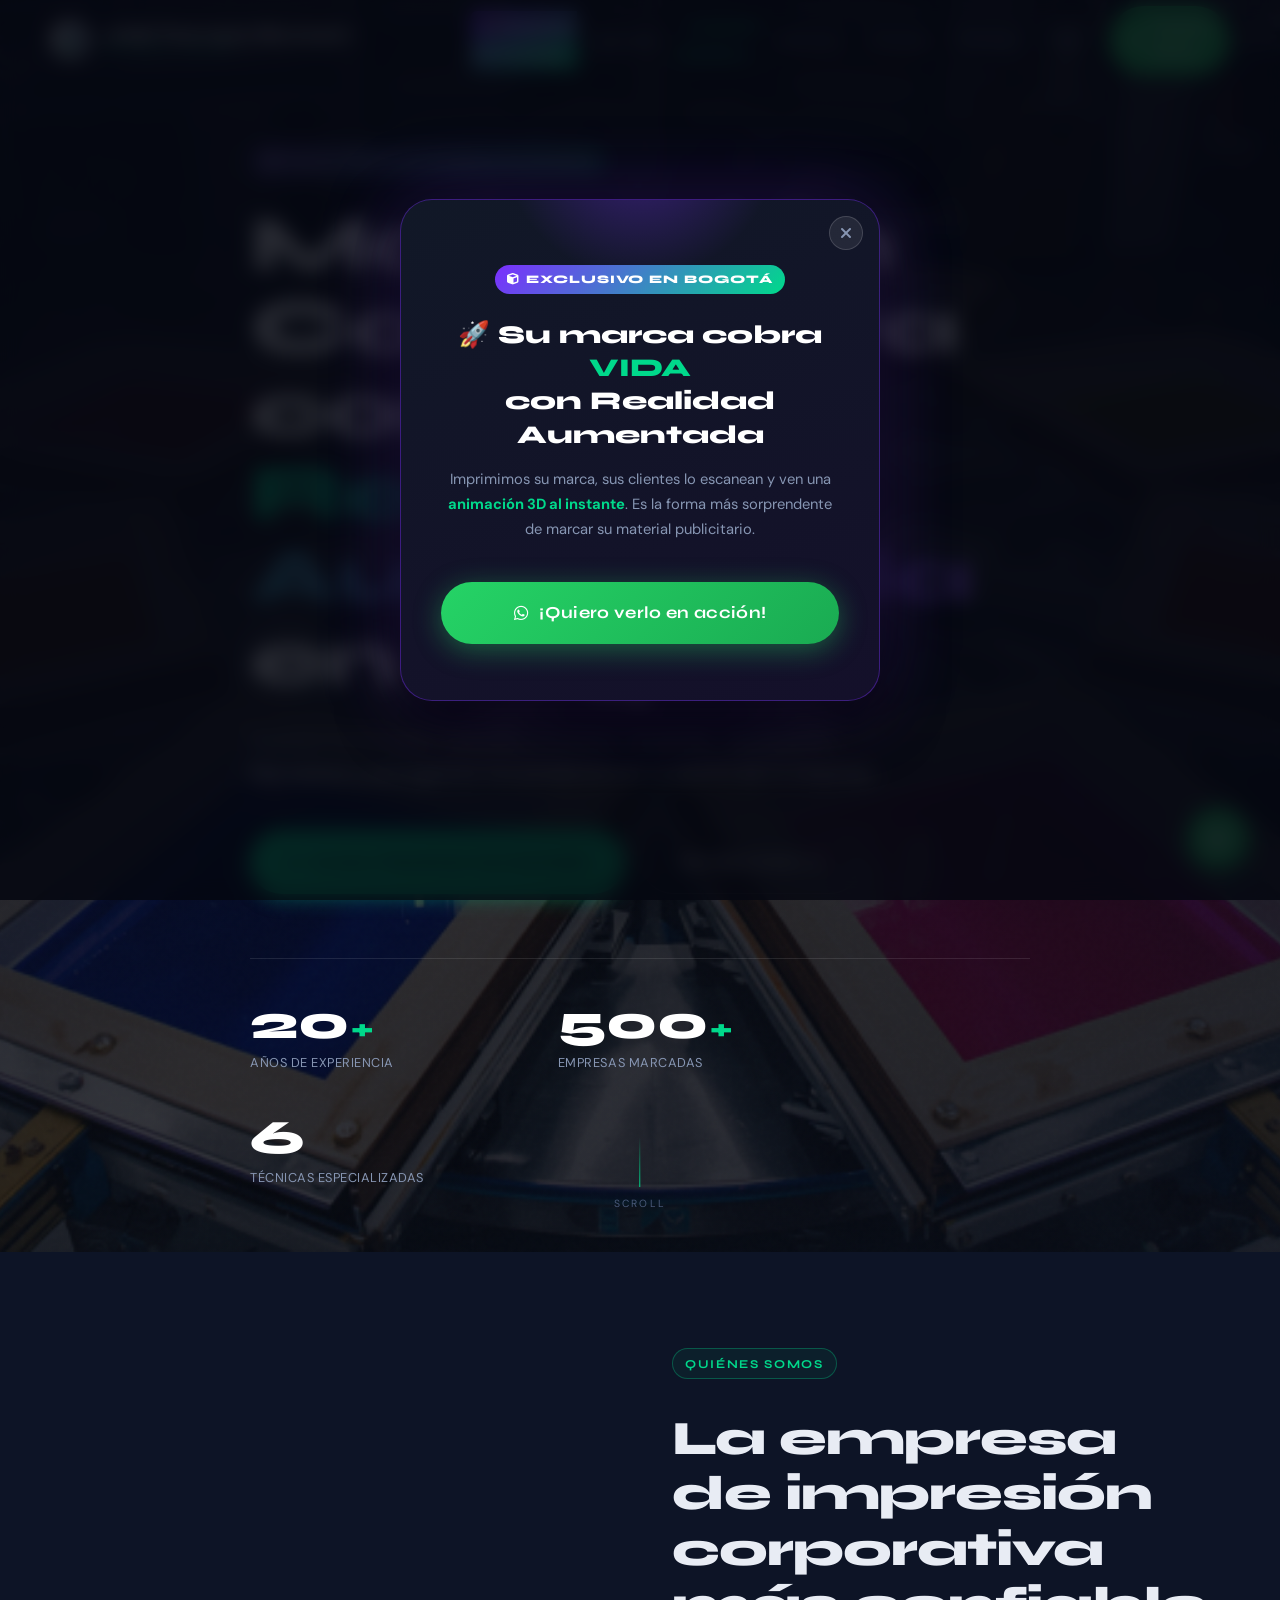
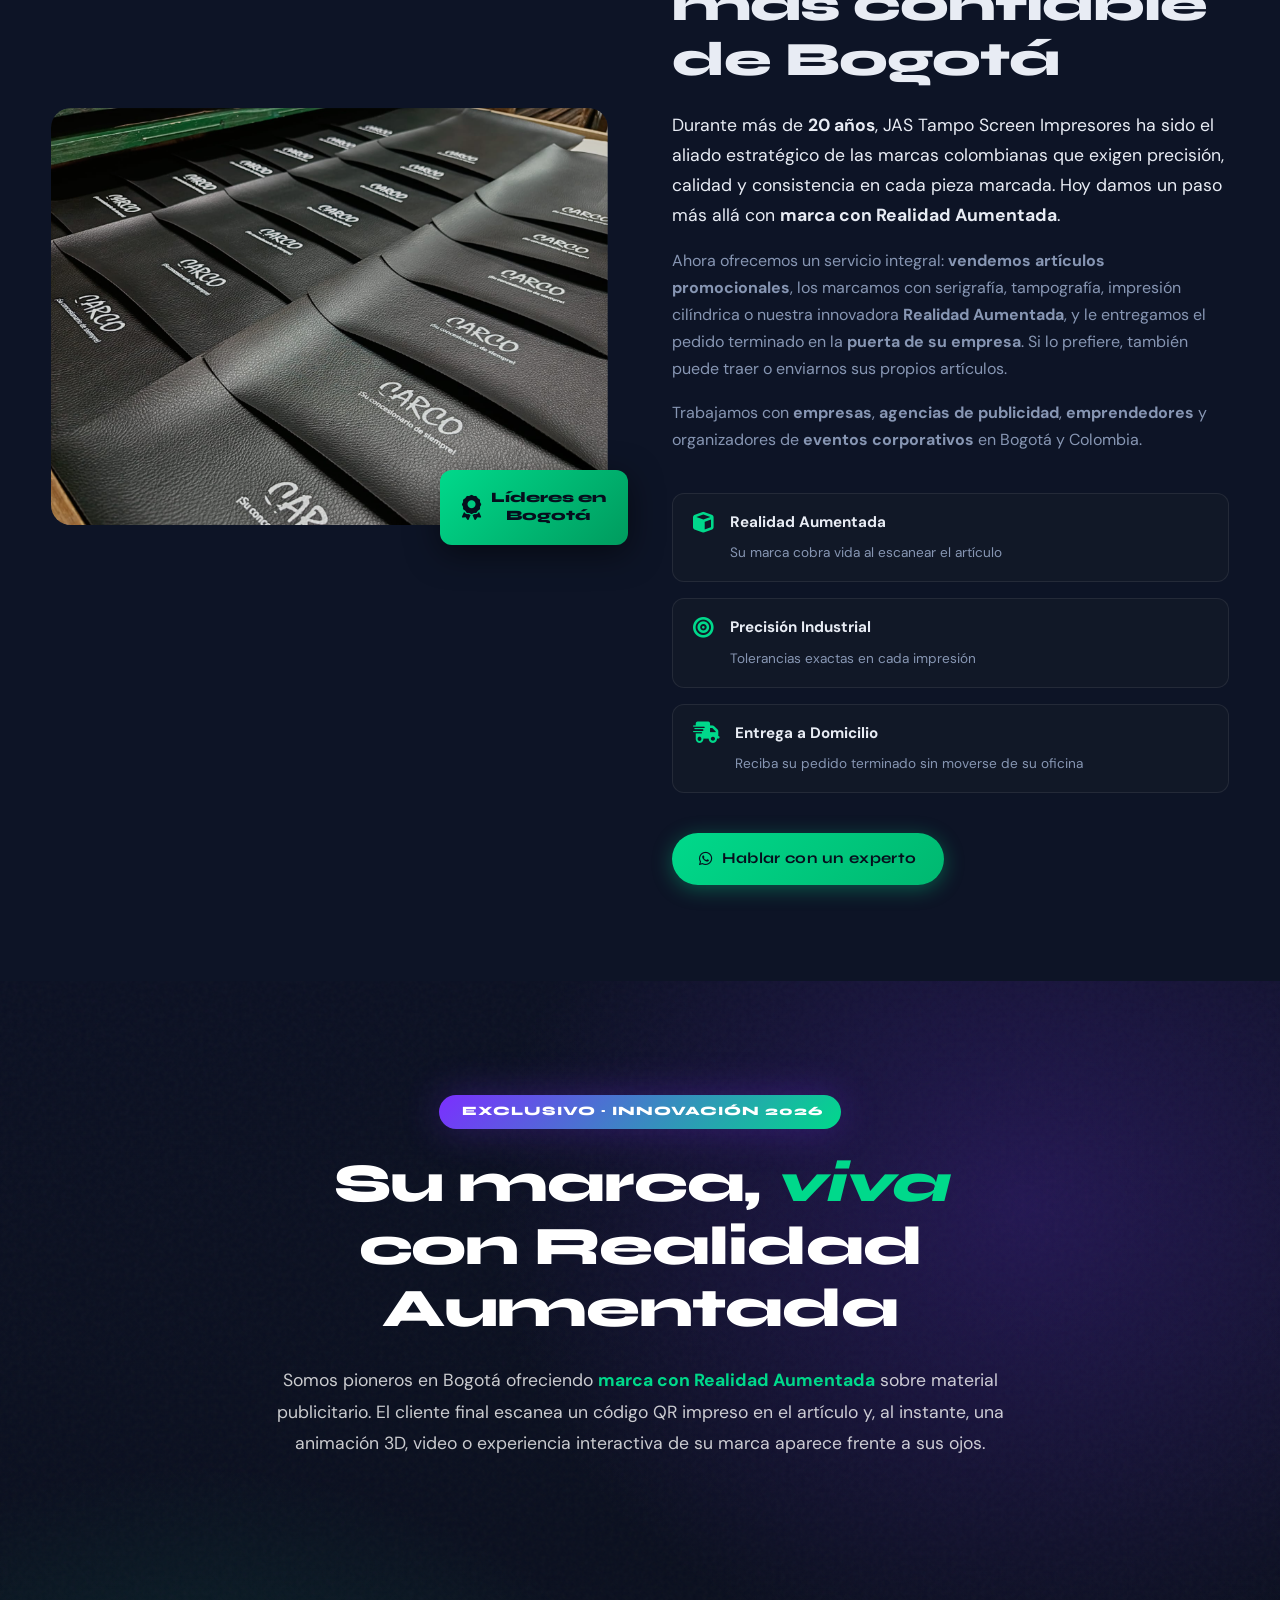
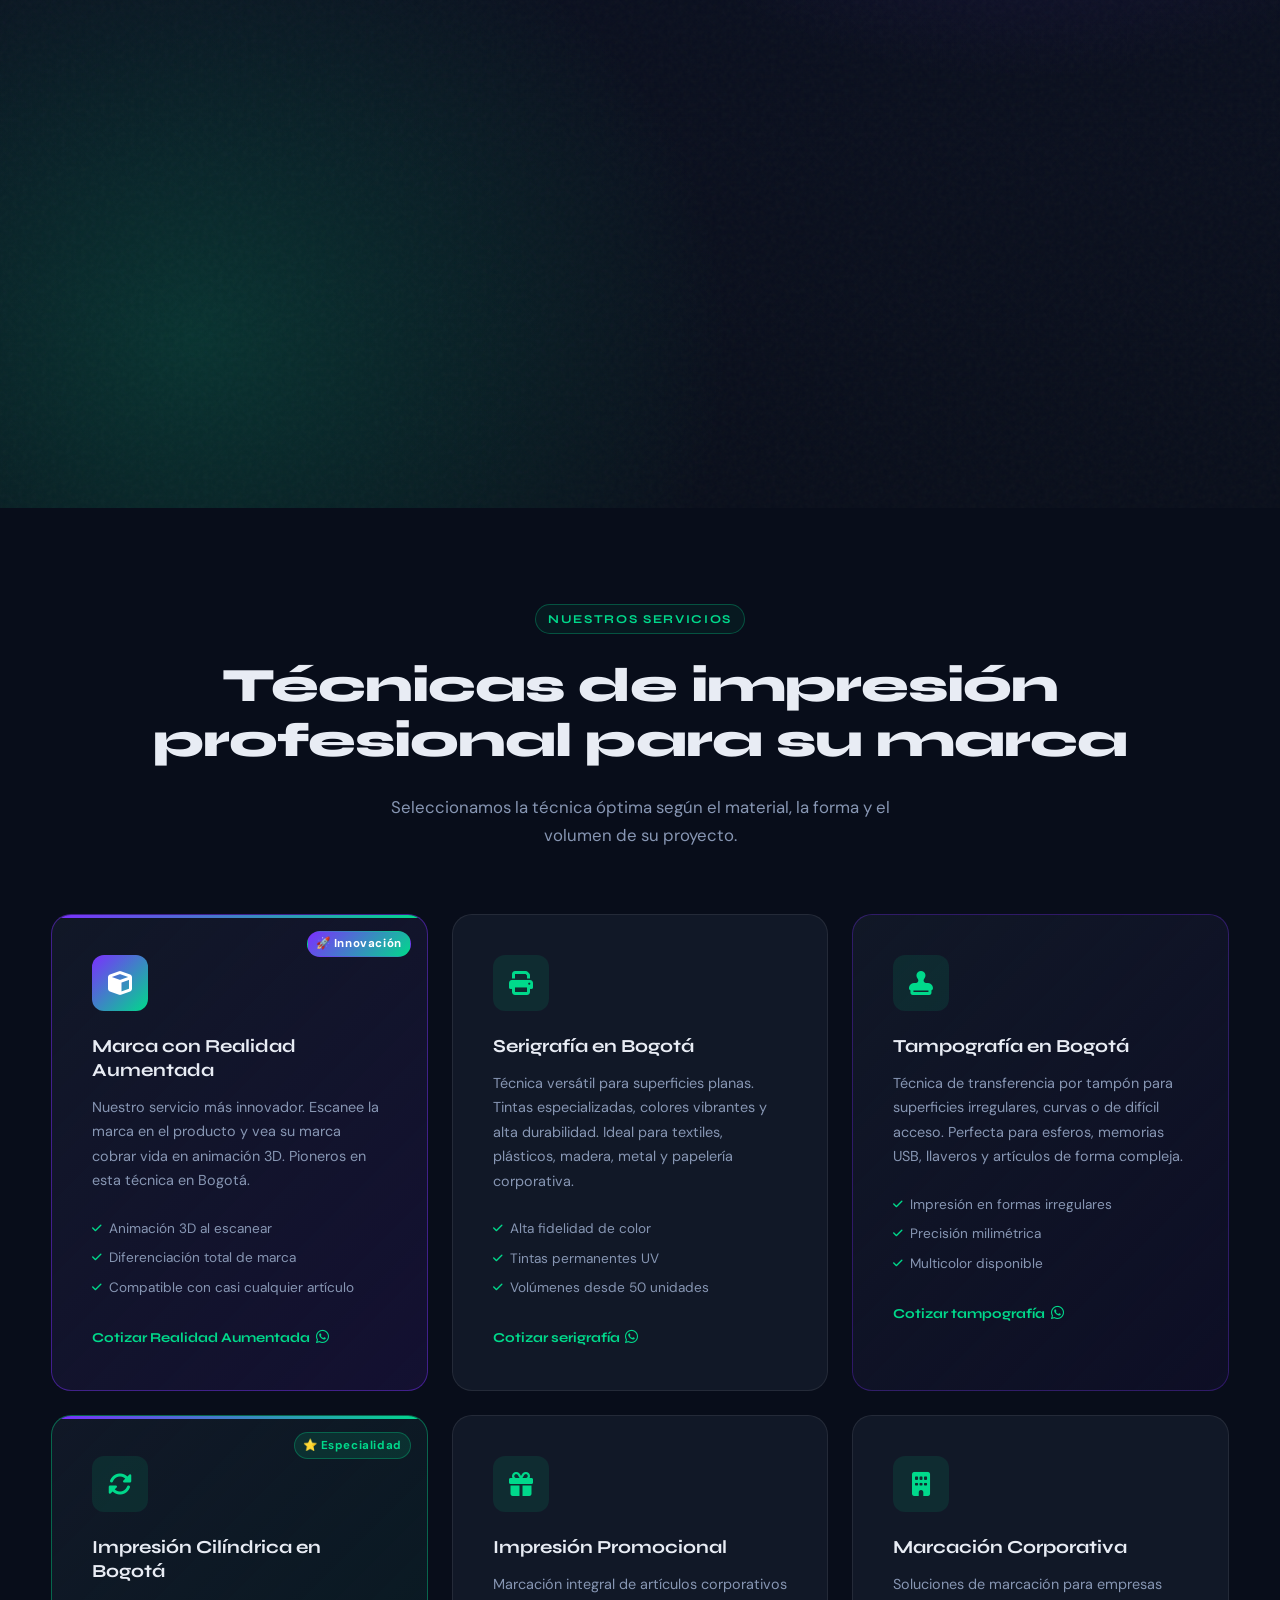
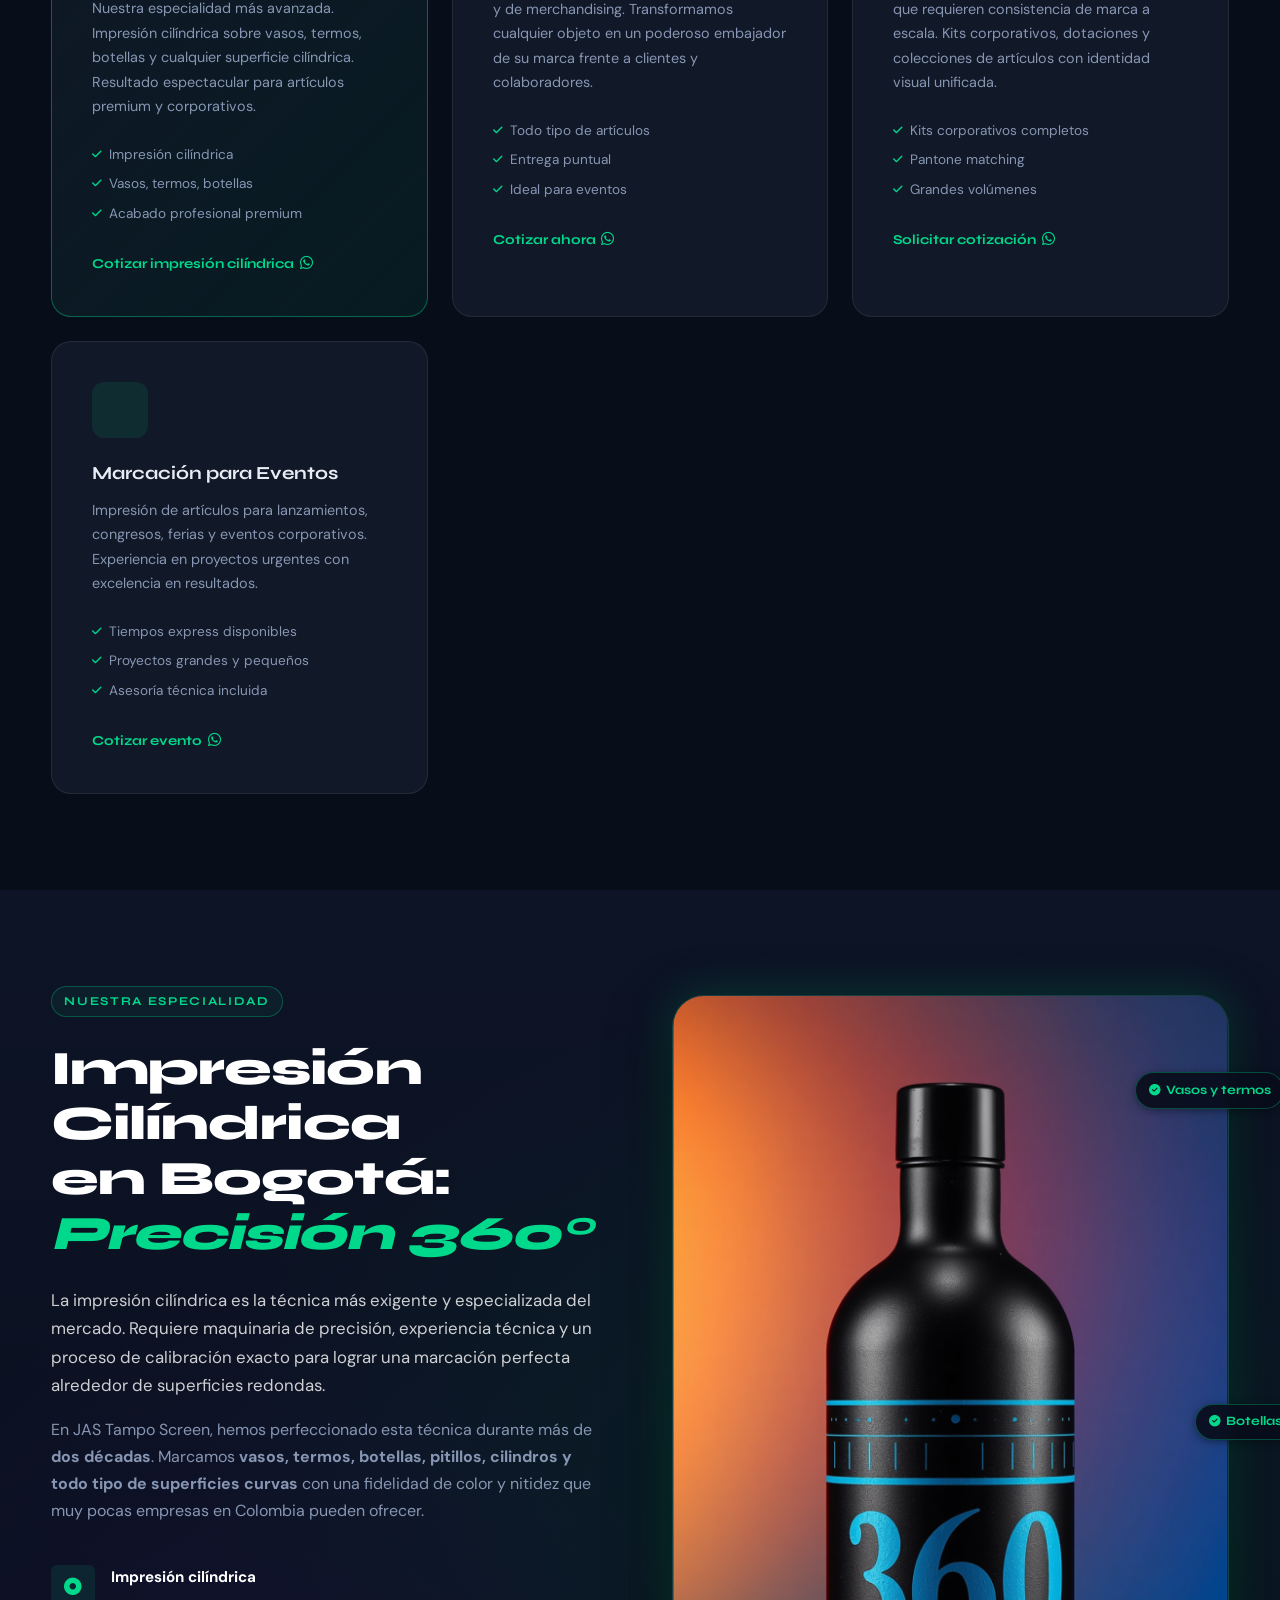
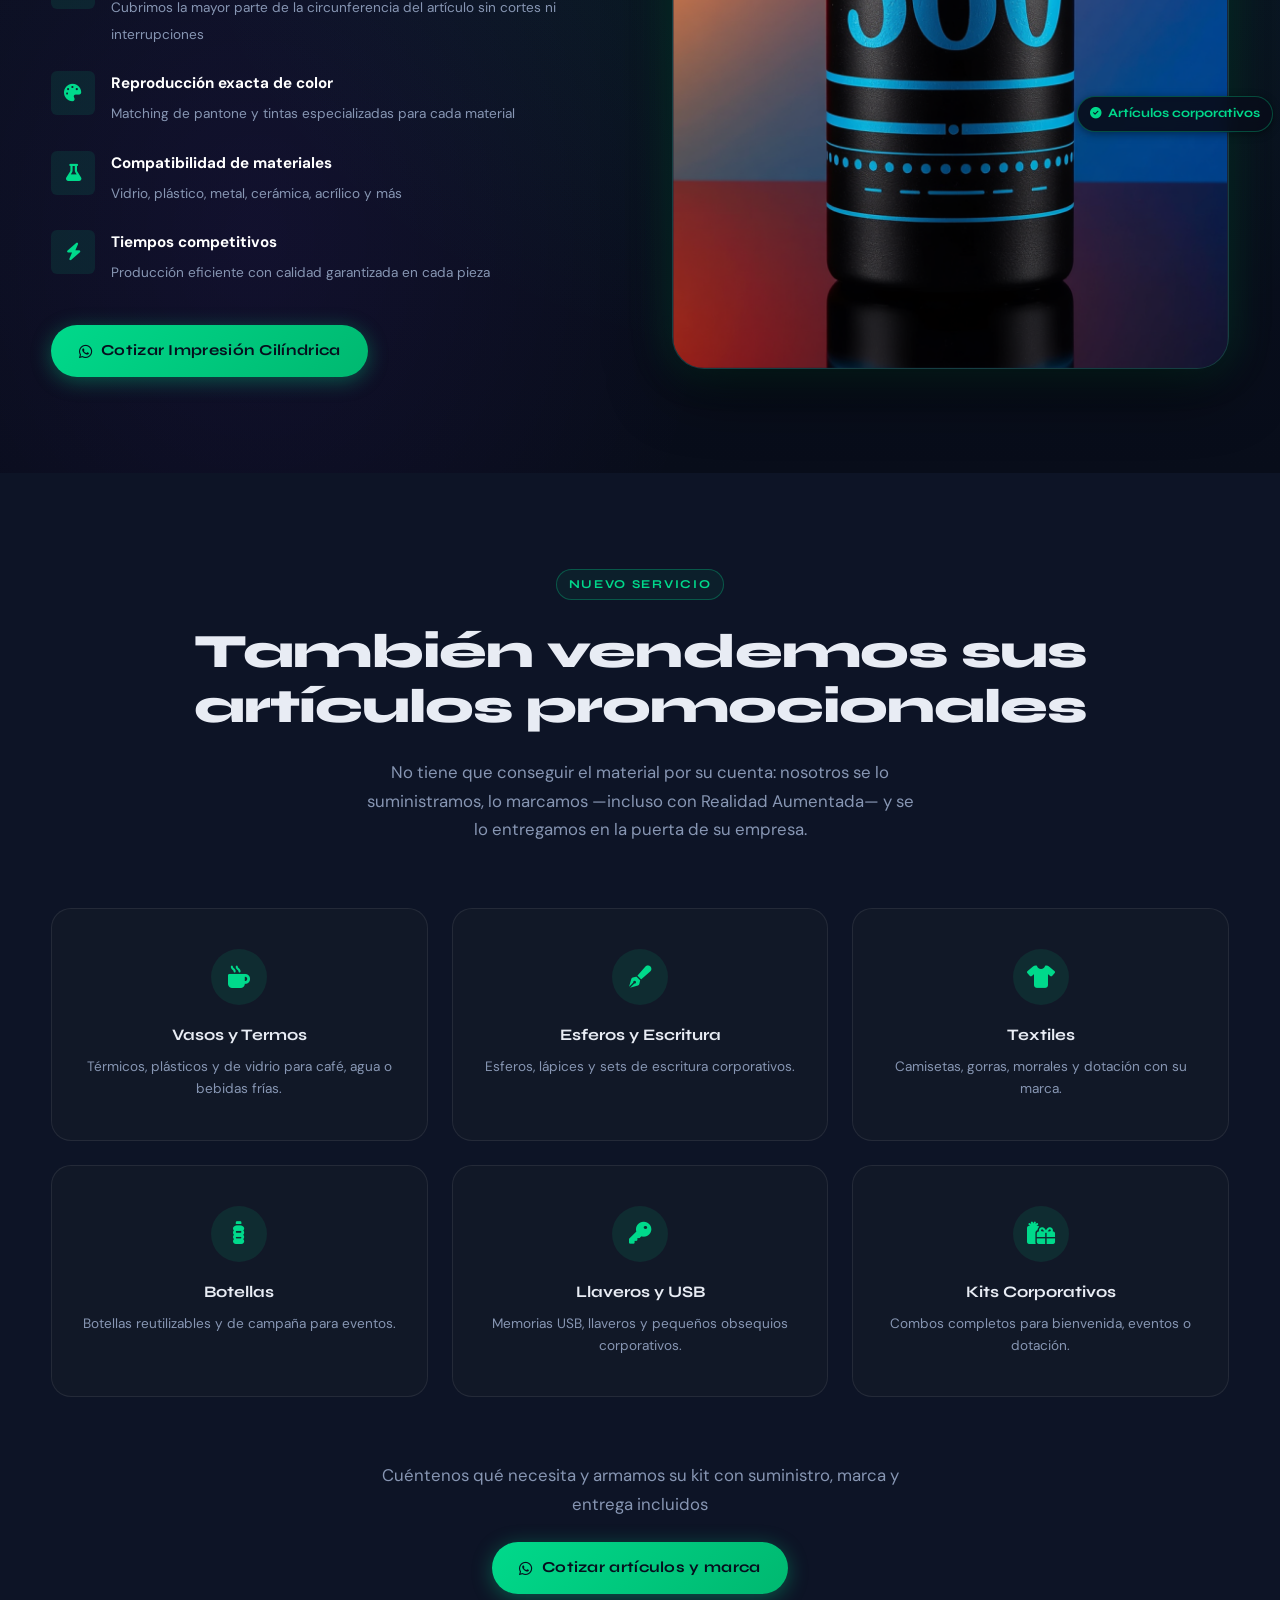
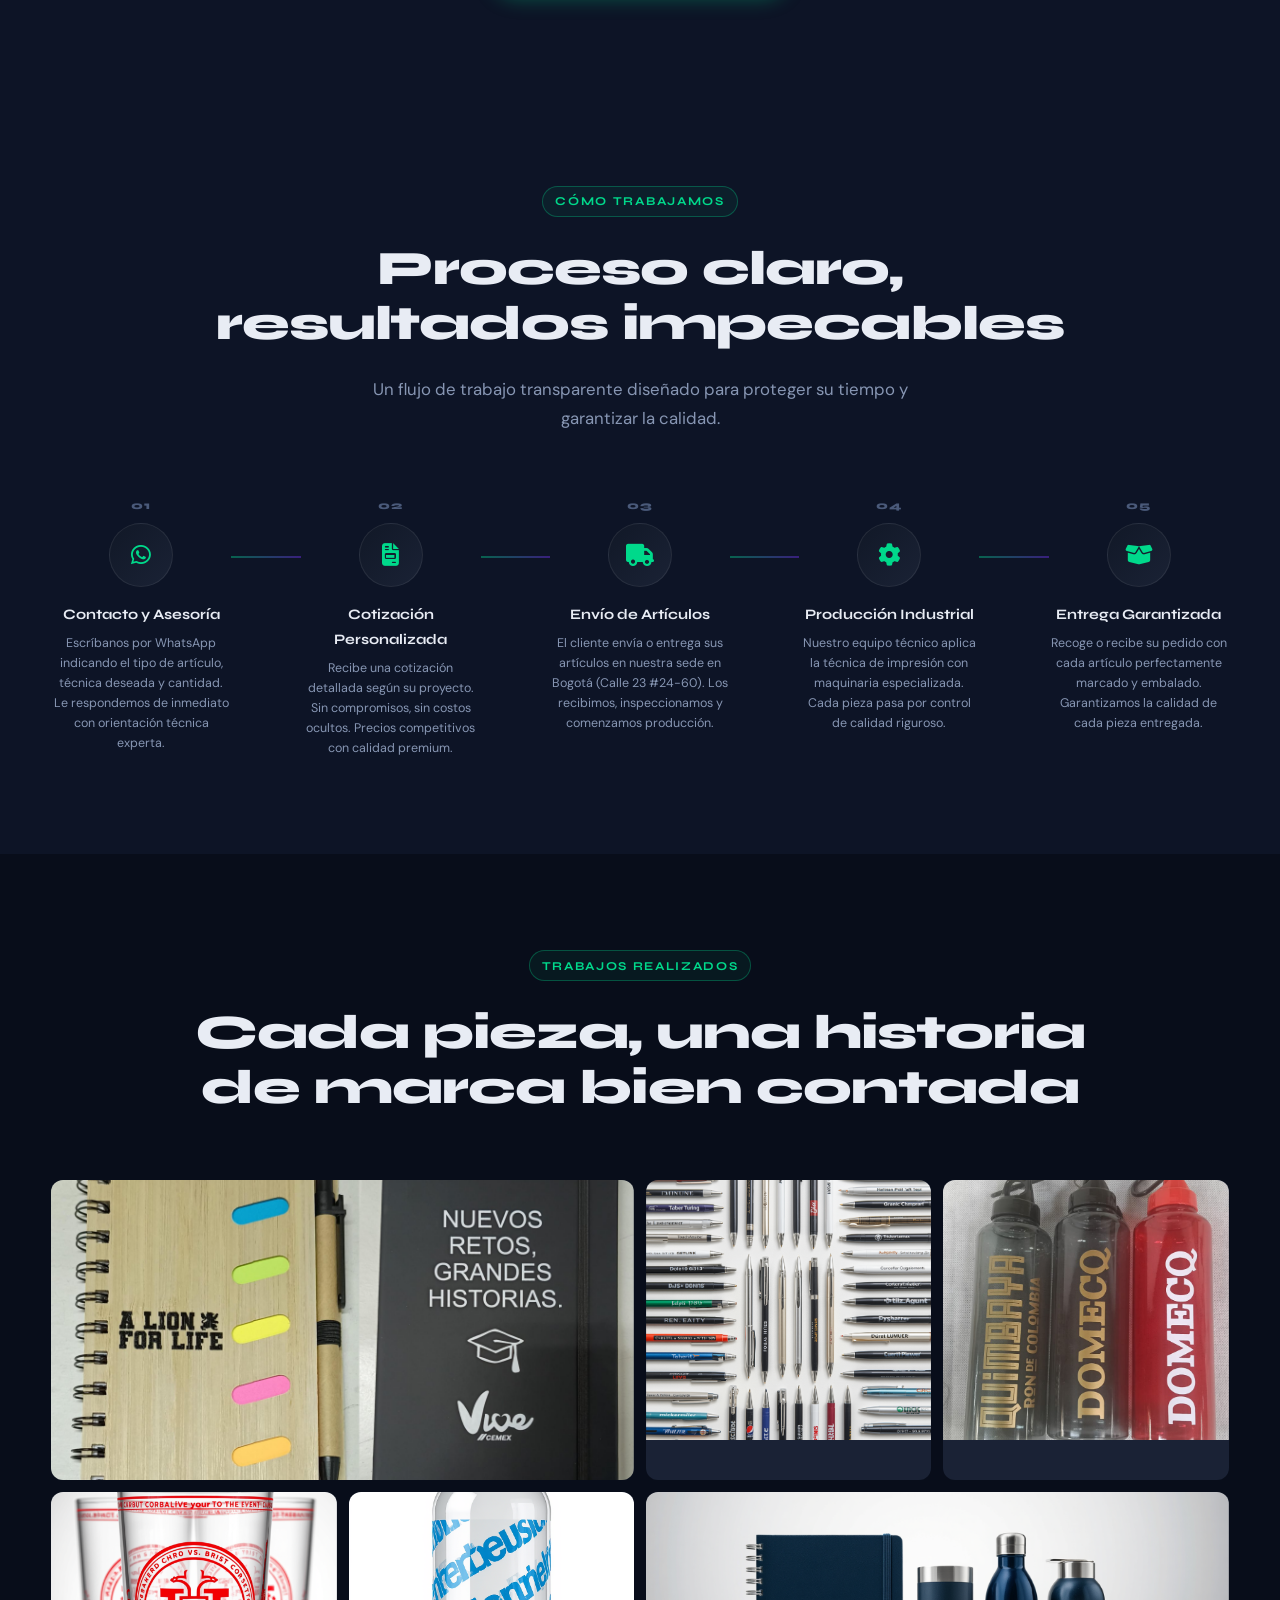
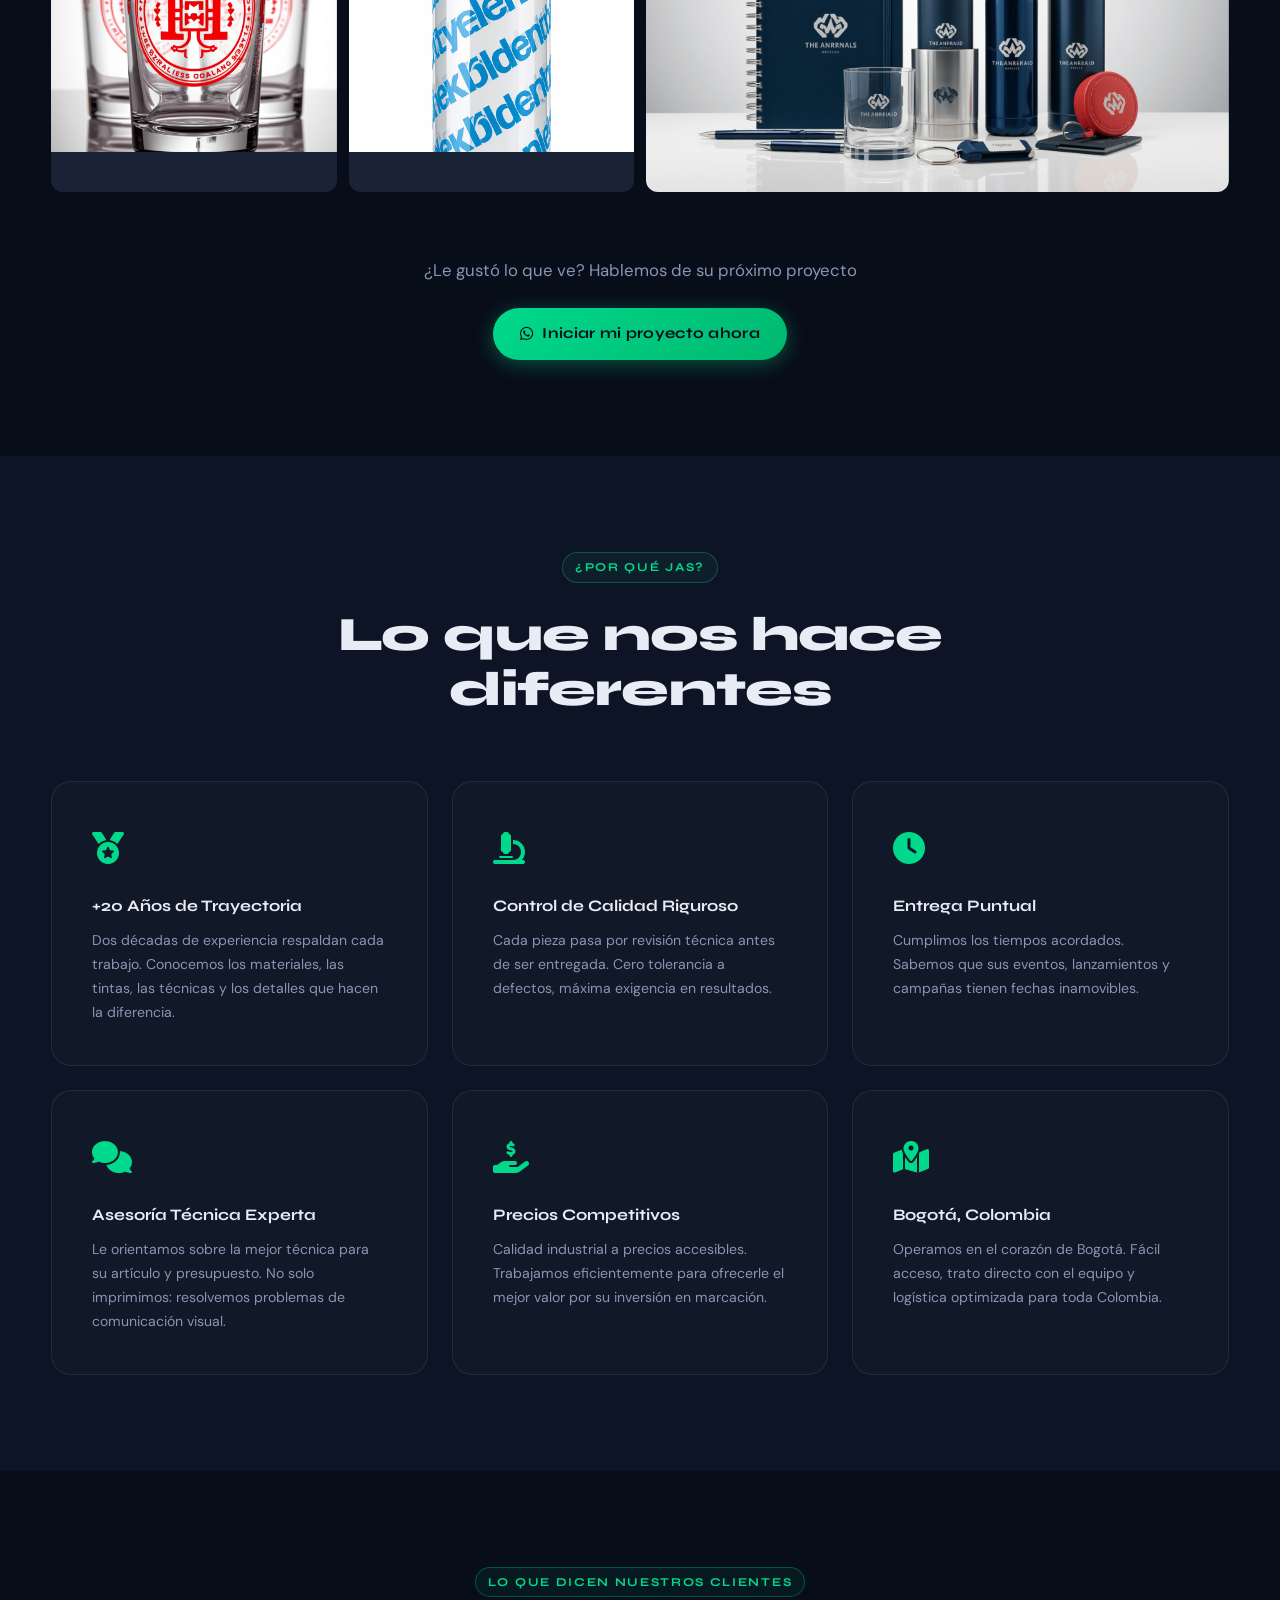
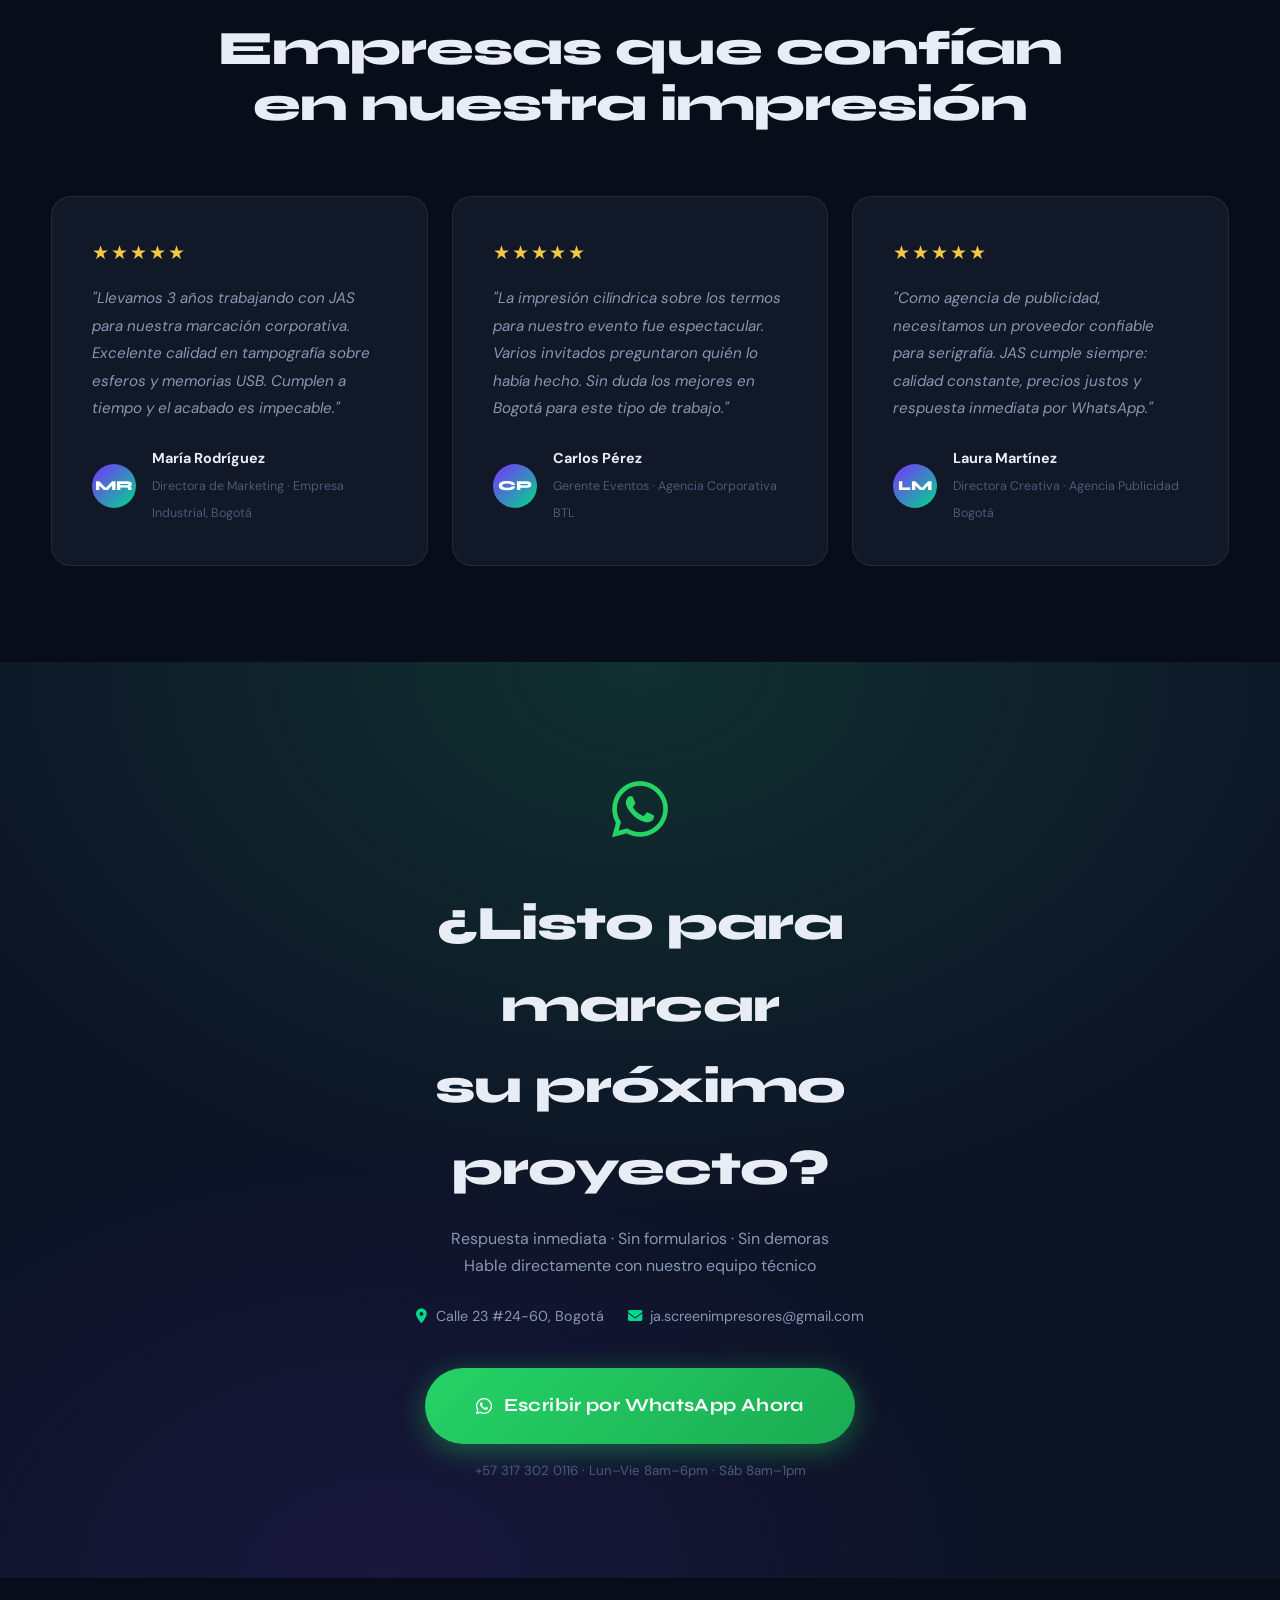
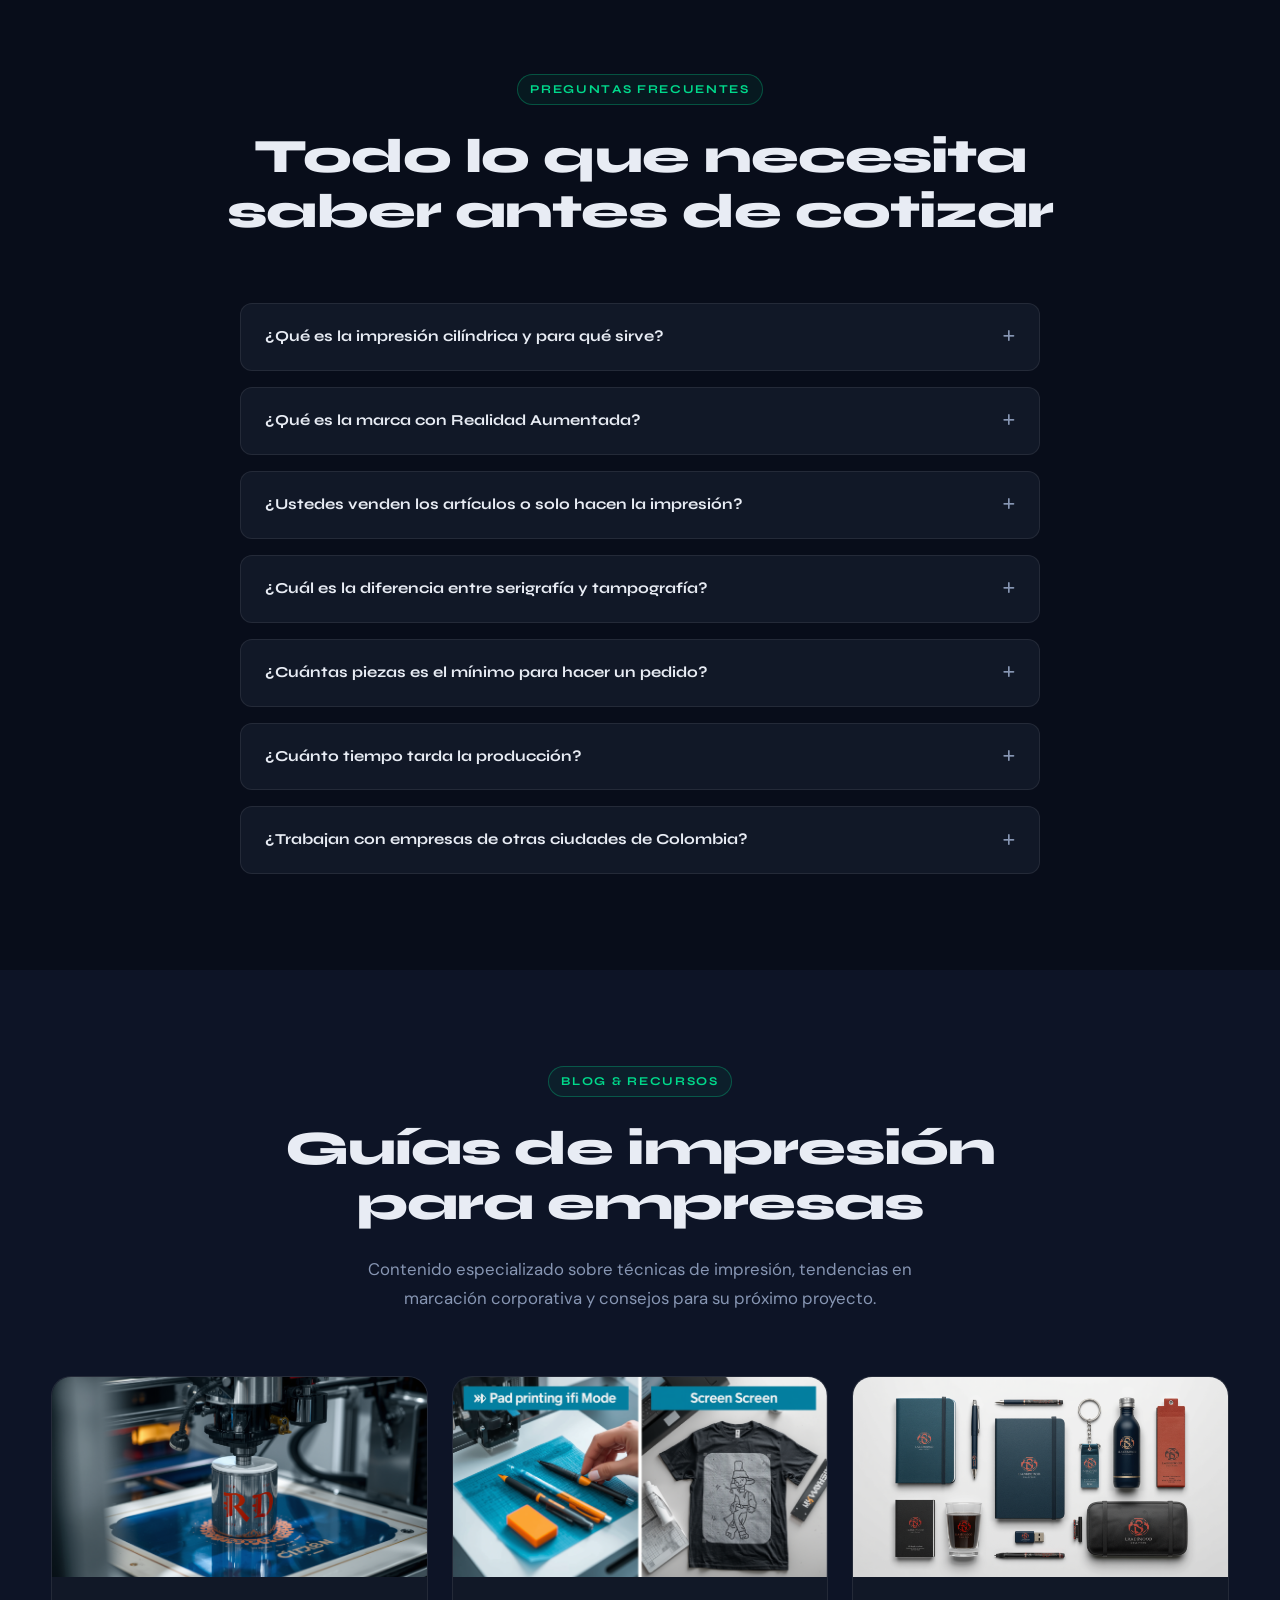
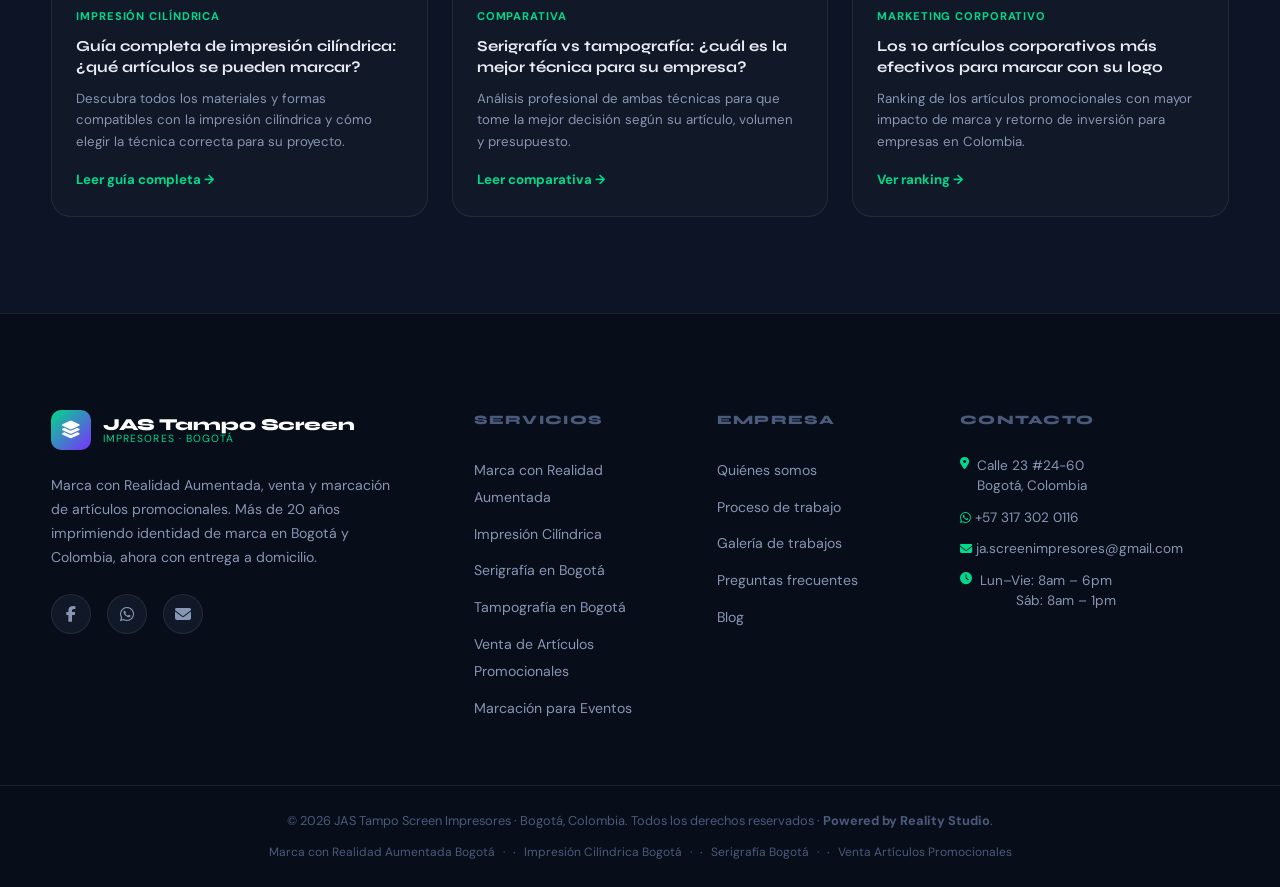
==== commit df35497f: "arreglando SEO --> jasimpresores.lat" ====
--- a/index.html
+++ b/index.html
@@ -25,10 +25,10 @@
 
   <!-- ── OPEN GRAPH ── -->
   <meta property="og:type" content="website">
-  <meta property="og:url" content="https://jastamposcreen.com/">
+  <meta property="og:url" content="https://jasimpresores.lat/">
   <meta property="og:title" content="JAS Tampo Screen Impresores | Marca con Realidad Aumentada en Bogotá">
   <meta property="og:description" content="Líderes en marca con Realidad Aumentada, serigrafía, tampografía e impresión cilíndrica en Bogotá. Vendemos y marcamos artículos promocionales con entrega a domicilio.">
-  <meta property="og:image" content="https://jastamposcreen.com/img/og-image.jpg">
+  <meta property="og:image" content="https://jasimpresores.lat/img/og-image.jpg">
   <meta property="og:image:width" content="1200">
   <meta property="og:image:height" content="630">
   <meta property="og:locale" content="es_CO">
@@ -38,7 +38,7 @@
   <meta name="twitter:card" content="summary_large_image">
   <meta name="twitter:title" content="JAS Tampo Screen Impresores | Marca con Realidad Aumentada en Bogotá">
   <meta name="twitter:description" content="Realidad Aumentada, serigrafía, tampografía e impresión cilíndrica de precisión. Venta y marcación de artículos promocionales con entrega a domicilio.">
-  <meta name="twitter:image" content="https://jastamposcreen.com/img/og-image.jpg">
+  <meta name="twitter:image" content="https://jasimpresores.lat/img/og-image.jpg">
 
   <!-- ── FAVICONS ── -->
   <link rel="icon" type="image/svg+xml" href="/assets/jas_favicon.svg">
@@ -62,11 +62,11 @@
   {
     "@context": "https://schema.org",
     "@type": "LocalBusiness",
-    "@id": "https://jastamposcreen.com/#business",
+    "@id": "https://jasimpresores.lat/#business",
     "name": "JAS Tampo Screen Impresores",
     "alternateName": "JAS Tampo Screen",
     "description": "Empresa colombiana especializada en serigrafía, tampografía e impresión cilíndrica para marcación corporativa profesional en Bogotá. Más de 20 años de experiencia.",
-    "url": "https://jastamposcreen.com",
+    "url": "https://jasimpresores.lat/",
     "telephone": "+573173020116",
     "email": "ja.screenimpresores@gmail.com",
     "foundingDate": "2004",
